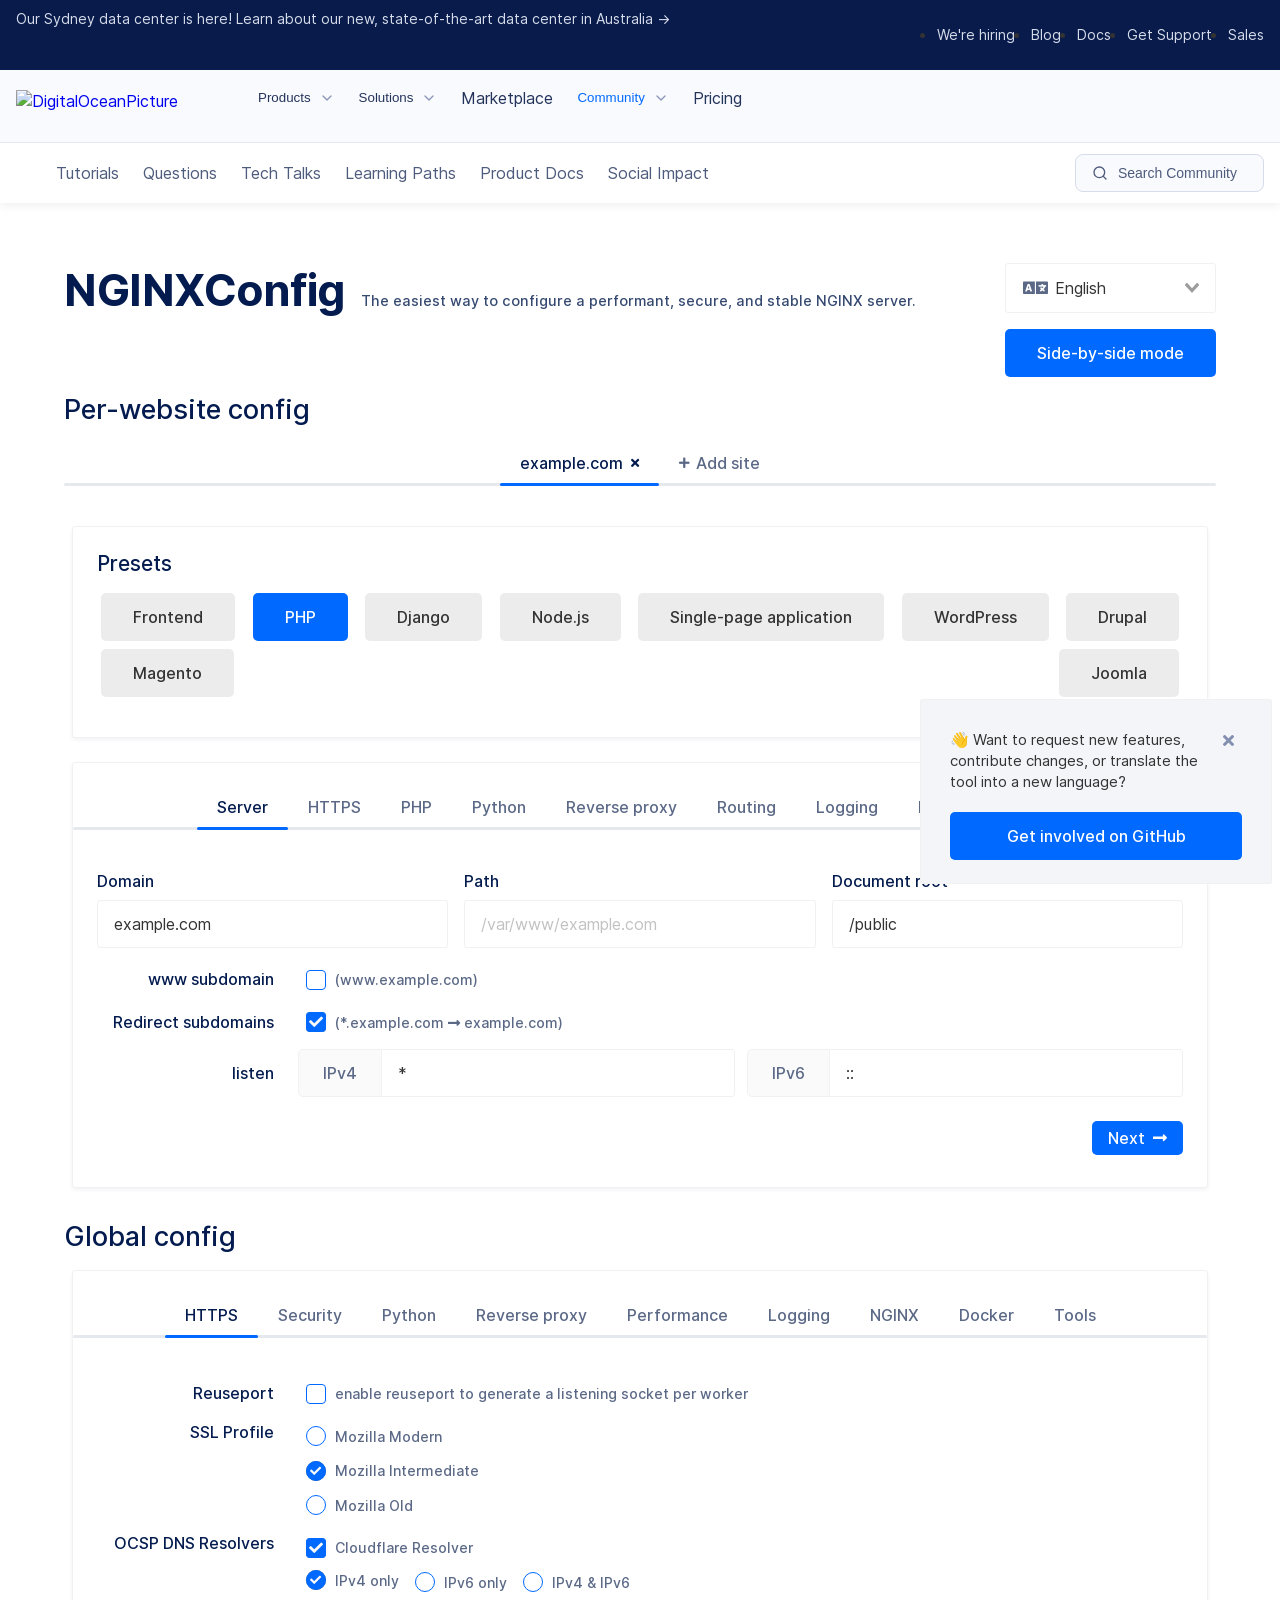
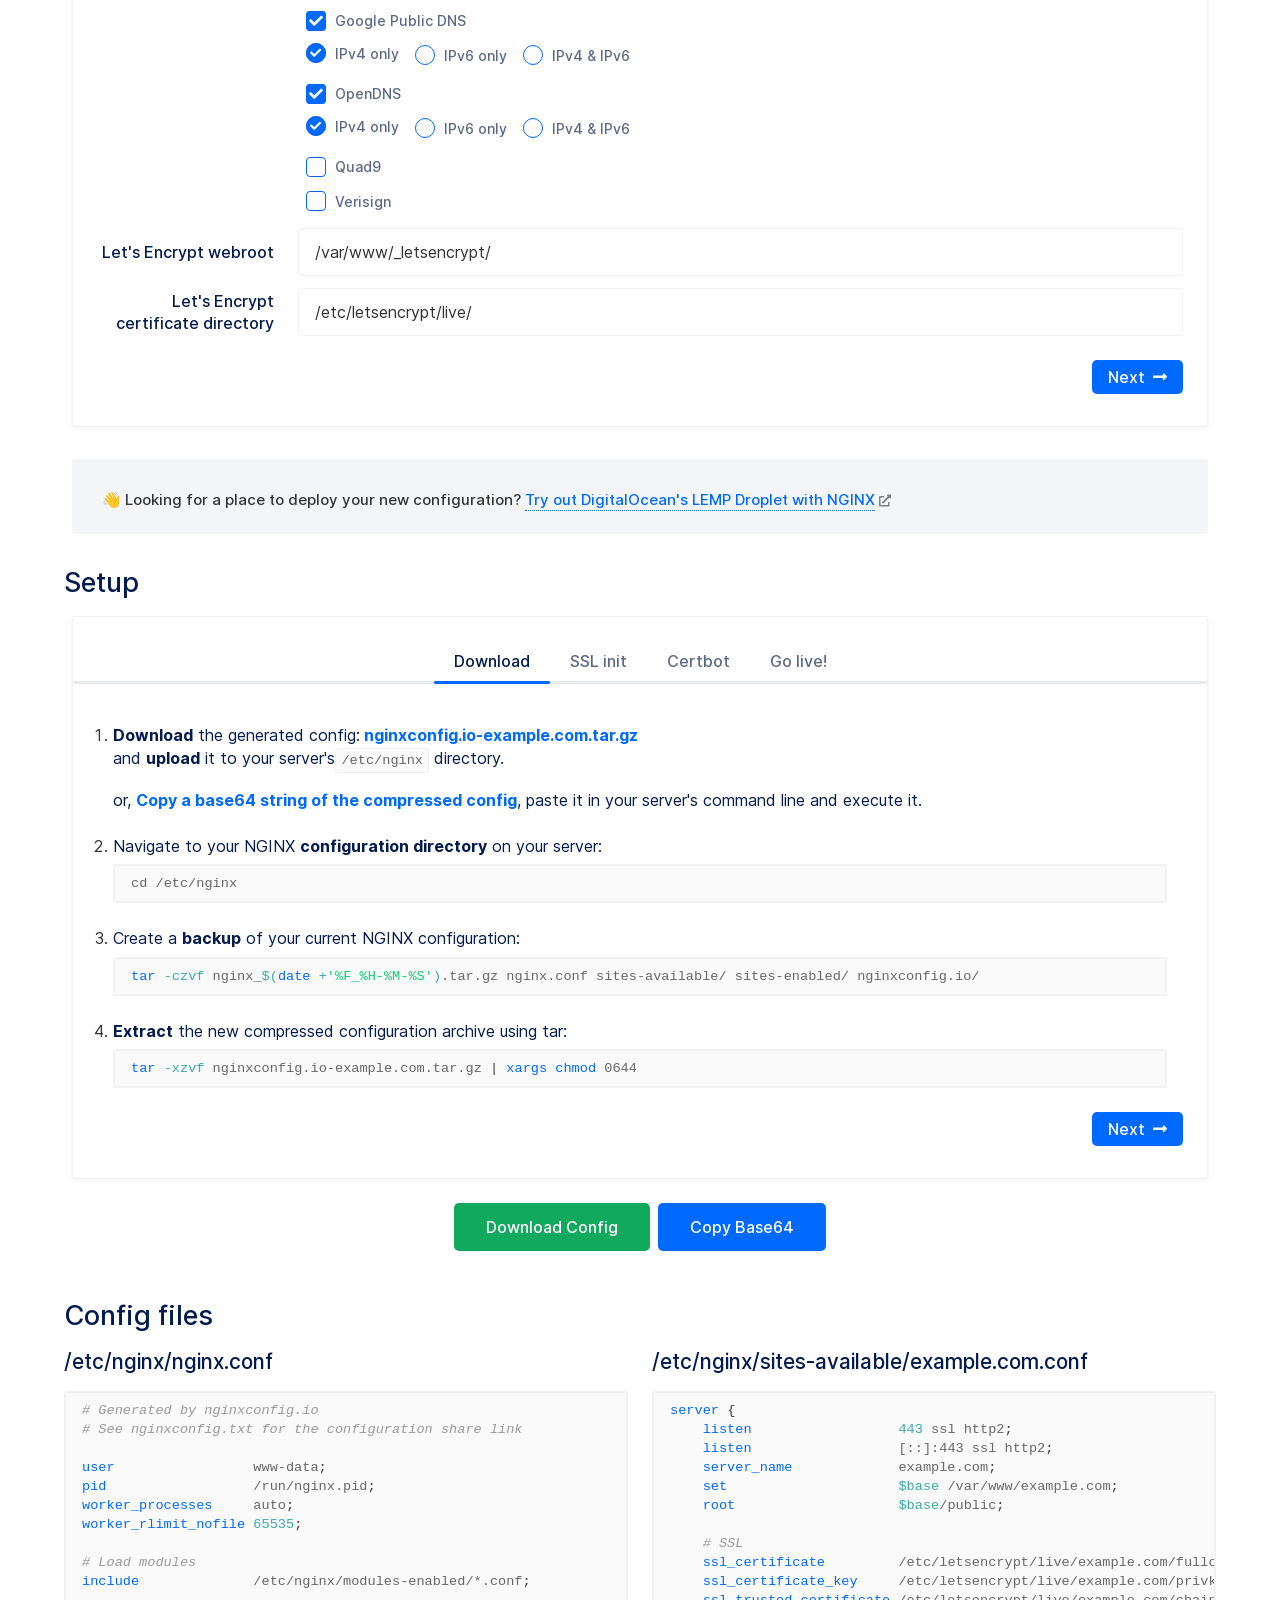
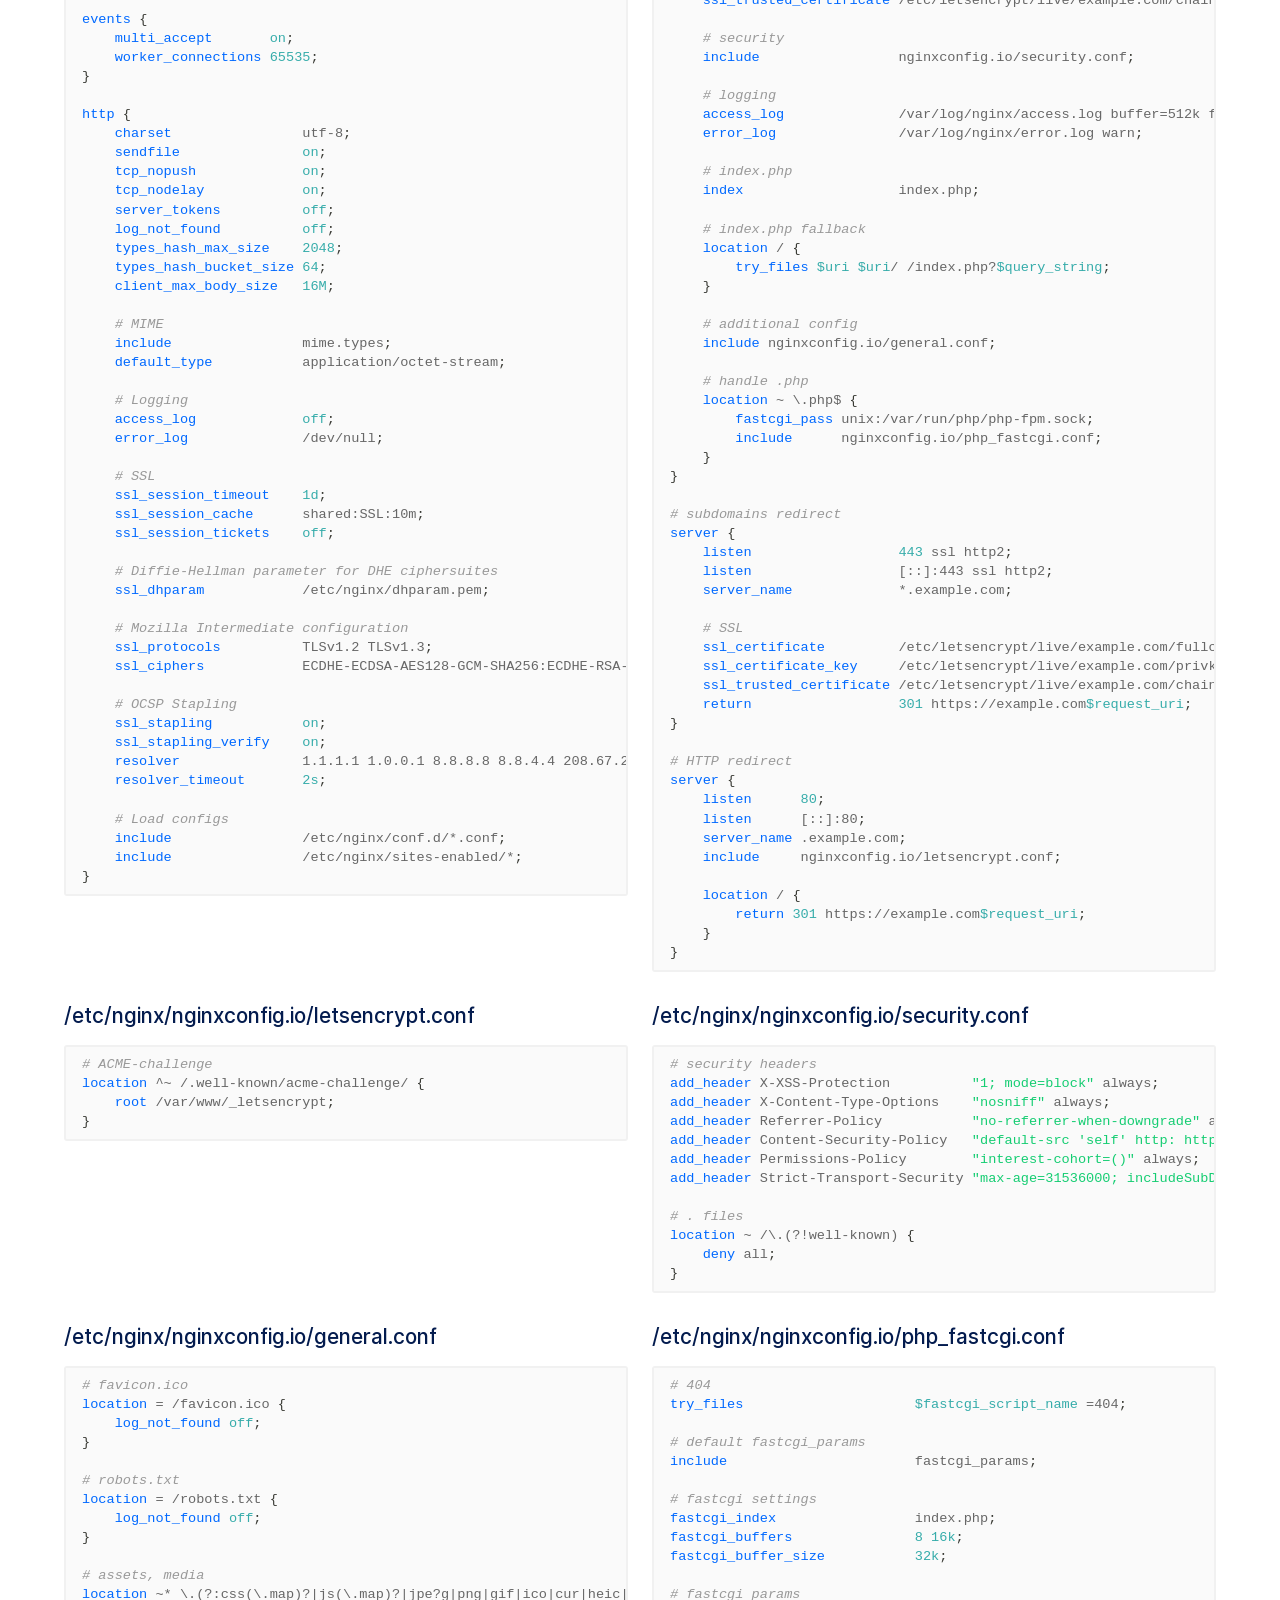
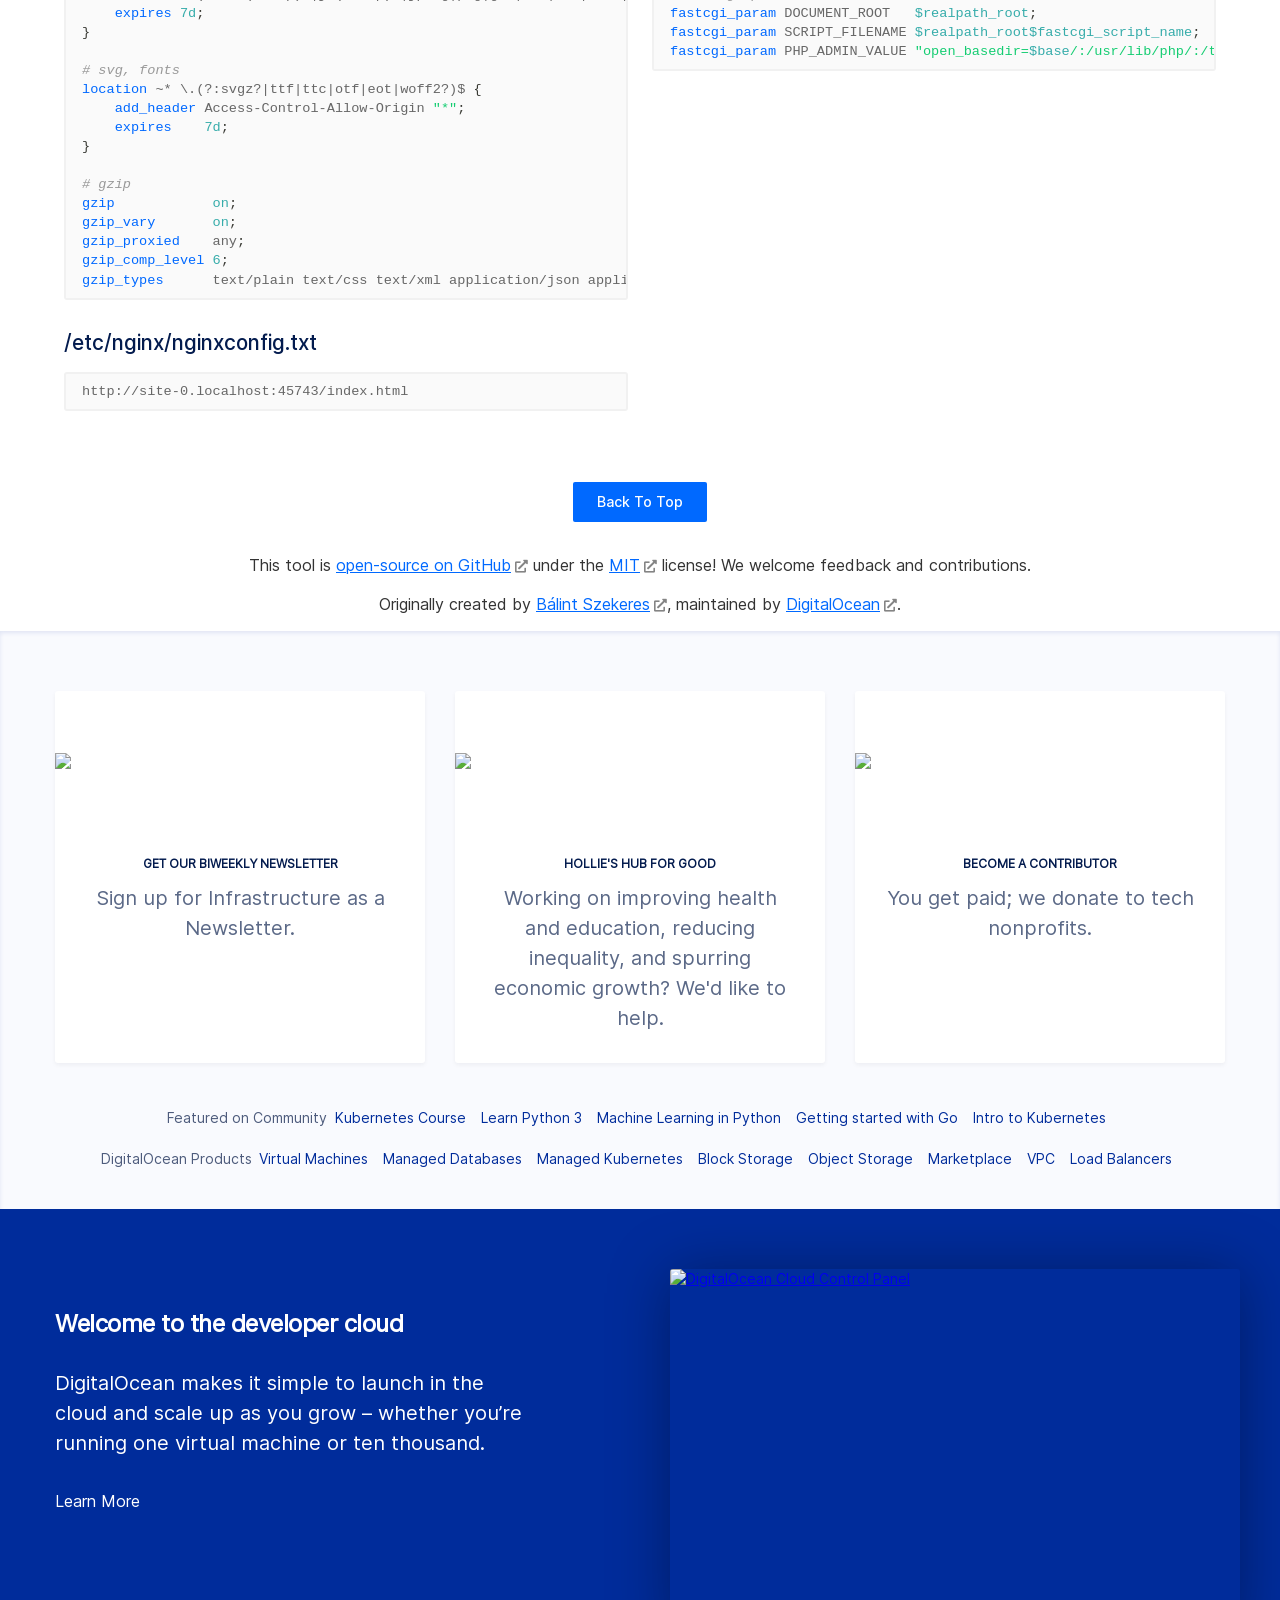
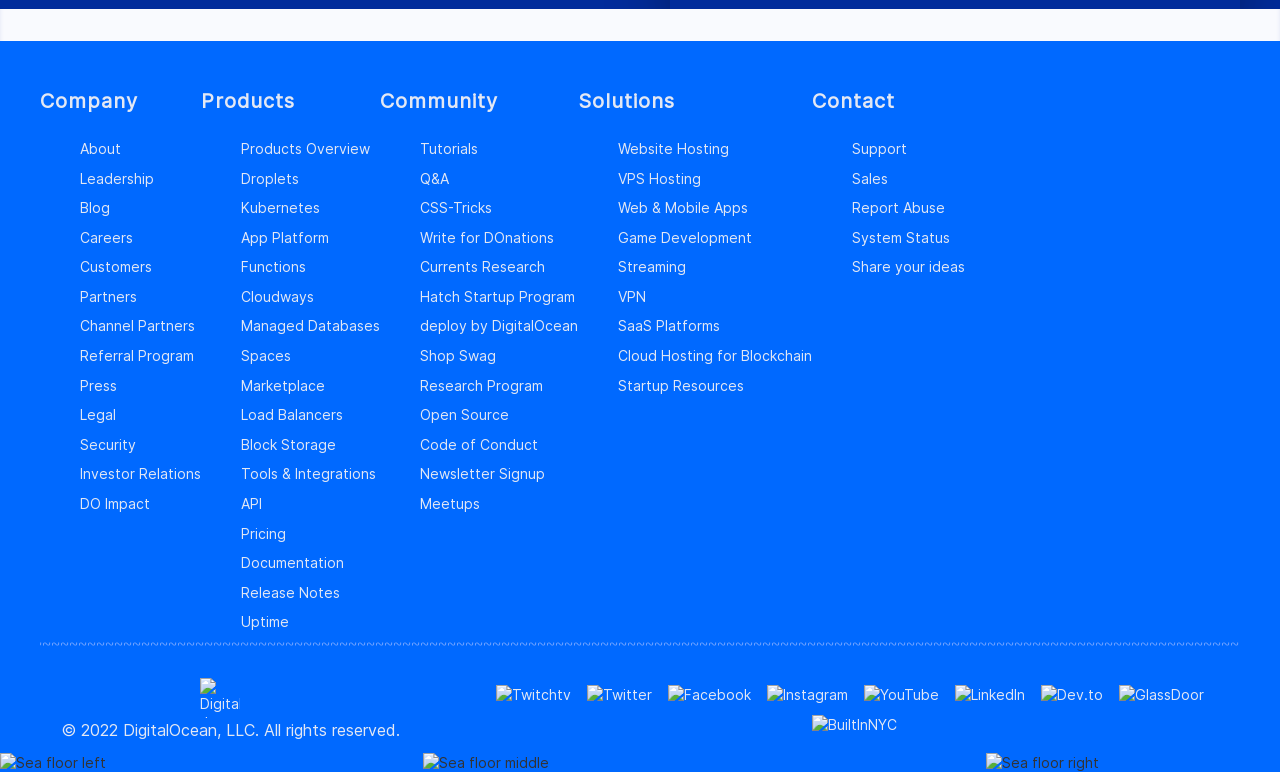
==== index.html @ 56d70d69 "Deploying to gh-pages from @ JourneyFlower/nginxconfig.io@64c0ef2f39a5e957c244a46d637455ec43de2be2 🚀" ====
<!doctype html><html lang="en" dir="ltr"><head><meta charset="utf-8"><link rel="apple-touch-icon" sizes="180x180" href="https://www.digitalocean.com/_next/static/media/apple-touch-icon.d7edaa01.png"><link rel="icon" sizes="192x192" href="https://www.digitalocean.com/_next/static/media/android-chrome-192x192.f09059d8.png"><link rel="icon" sizes="512x512" href="https://www.digitalocean.com/_next/static/media/android-chrome-512x512.5f2e6221.png"><link rel="icon" type="image/png" sizes="32x32" href="https://www.digitalocean.com/_next/static/media/favicon-32x32.b7ef9ede.png"><link rel="icon" type="image/png" sizes="16x16" href="https://www.digitalocean.com/_next/static/media/favicon-16x16.71c34517.png"><link rel="icon" type="image/x-icon" href="https://www.digitalocean.com/_next/static/media/favicon.594d6067.ico"><meta name="viewport" content="minimum-scale=1,initial-scale=1,width=device-width,shrink-to-fit=no"><meta name="twitter:card" content="summary"><meta name="twitter:image" content="https://www.digitalocean.com/_next/static/media/social-share-default.e8530e9e.jpeg"><meta property="og:type" content="website"><meta property="og:image" content="https://www.digitalocean.com/_next/static/media/social-share-default.e8530e9e.jpeg"><title>NGINXConfig | DigitalOcean</title><meta name="description" content="Technical tutorials, Q&amp;A, events — This is an inclusive place where developers can find or lend support and discover new ways to contribute to the community."><meta name="twitter:title" content="Tool  | DigitalOcean"><meta name="twitter:description" content="Technical tutorials, Q&amp;A, events — This is an inclusive place where developers can find or lend support and discover new ways to contribute to the community."><meta name="og:title" content="Tool  | DigitalOcean"><meta name="og:description" content="Technical tutorials, Q&amp;A, events — This is an inclusive place where developers can find or lend support and discover new ways to contribute to the community."><meta name="robots" content="noindex"><meta name="next-head-count" content="19"><link rel="preconnect" href="https://fonts.googleapis.com"><link rel="preconnect" href="https://fonts.gstatic.com" crossorigin="true"><link rel="preconnect" href="https://fonts.gstatic.com" crossorigin=""><link rel="preload" href="https://www.digitalocean.com/_next/static/css/c0eadc0c1f86b2a0.css" as="style"><link rel="stylesheet" href="https://www.digitalocean.com/_next/static/css/c0eadc0c1f86b2a0.css" data-n-g=""><link rel="preload" href="https://www.digitalocean.com/_next/static/css/6c4597bba1349e9f.css" as="style"><link rel="stylesheet" href="https://www.digitalocean.com/_next/static/css/6c4597bba1349e9f.css" data-n-p=""><noscript data-n-css=""></noscript><style data-styled="" data-styled-version="5.3.6">.hUfVTy{position:fixed;right:16px;top:120px;z-index:9999;}/*!sc*/
data-styled.g1[id="NotificationsStyles__NotificationsContainer-sc-zw5s6s-0"]{content:"hUfVTy,"}/*!sc*/
.jmJdjz{display:-webkit-box;display:-webkit-flex;display:-ms-flexbox;display:flex;-webkit-flex-direction:column;-ms-flex-direction:column;flex-direction:column;margin:0 auto;max-width:80rem;width:100%;}/*!sc*/
@media only screen and (max-width:82rem){.jmJdjz{max-width:100%;padding:0 1rem;}}/*!sc*/
data-styled.g6[id="ContainerStyles__StyledContainer-sc-1vejnbq-0"]{content:"jmJdjz,"}/*!sc*/
.dSqHbP{-webkit-text-decoration:none;text-decoration:none;}/*!sc*/
.dSqHbP.button-link{-webkit-align-items:center;-webkit-box-align:center;-ms-flex-align:center;align-items:center;background-color:transparent;border:1px solid #080b2d;border-radius:100px;color:#080b2d;cursor:pointer;display:-webkit-box;display:-webkit-flex;display:-ms-flexbox;display:flex;font-size:1em;font-weight:700;-webkit-box-pack:center;-webkit-justify-content:center;-ms-flex-pack:center;justify-content:center;padding:16px 32px;-webkit-transition:all 0.3s ease;transition:all 0.3s ease;}/*!sc*/
.dSqHbP.button-link:hover{background-color:rgba(0,105,255,0.15);color:#080b2d;-webkit-transition:all 0.3s ease;transition:all 0.3s ease;}/*!sc*/
.dSqHbP.button-link:focus{background-color:rgba(0,105,255,0.15);border:1px solid transparent;color:#0069ff;}/*!sc*/
.dSqHbP.button-link.is-squared{border-radius:8px;}/*!sc*/
.dSqHbP.button-link.is-primary{background-color:#1633ff;border:1px solid #1633ff;color:#fff;-webkit-transition:all 0.3s ease;transition:all 0.3s ease;}/*!sc*/
.dSqHbP.button-link.is-primary:hover{background-color:#0069ff;border:1px solid #0069ff;color:#fff !important;-webkit-transition:all 0.3s ease;transition:all 0.3s ease;}/*!sc*/
.dSqHbP.button-link.is-primary:disabled{background-color:#c4c9d6 !important;border:1px solid #c4c9d6 !important;color:#fff;}/*!sc*/
.dSqHbP.button-link.is-primary.is-outlined{border:1px solid #0069ff;color:#0069ff;}/*!sc*/
.dSqHbP.button-link.is-primary.is-outlined:hover{background-color:rgba(0,105,255,0.1);border:1px solid #0069ff !important;color:#0069ff !important;}/*!sc*/
.dSqHbP.button-link.is-primary.is-outlined:disabled{background-color:#fff !important;border:1px solid #8690a9 !important;color:#8690a9 !important;}/*!sc*/
.dSqHbP.button-link.is-white{background-color:#fff;border:1px solid #fff;color:#0069ff;-webkit-transition:all 0.3s ease;transition:all 0.3s ease;}/*!sc*/
.dSqHbP.button-link.is-white:hover{background-color:rgba(225,225,225,0.9);border:1px solid rgba(225,225,225,0.9);color:#0069ff !important;-webkit-transition:all 0.3s ease;transition:all 0.3s ease;}/*!sc*/
.dSqHbP.button-link.is-white:disabled{border:1px solid #8690a9 !important;color:#8690a9 !important;}/*!sc*/
.dSqHbP.button-link.is-white.is-outlined{background-color:transparent;border:1px solid rgba(255,255,255,0.8);color:rgba(255,255,255,0.8);}/*!sc*/
.dSqHbP.button-link.is-white.is-outlined:hover{background-color:transparent;border:1px solid rgba(255,255,255,1);color:rgba(255,255,255,1) !important;}/*!sc*/
.dSqHbP.button-link.is-green{background-color:#15CD72;border:1px solid #15CD72;color:#fff;-webkit-transition:all 0.3s ease;transition:all 0.3s ease;}/*!sc*/
.dSqHbP.button-link.is-green:hover{background-color:rgba(21,205,114,0.9);border:1px solid rgba(21,205,114,0.9);color:#fff !important;-webkit-transition:all 0.3s ease;transition:all 0.3s ease;}/*!sc*/
.dSqHbP.button-link.is-green:disabled{border:1px solid rgba(21,205,114,0.3) !important;color:rgba(21,205,114,0.3) !important;}/*!sc*/
.dSqHbP.button-link.is-green.is-outlined{background-color:transparent;border:1px solid rgba(21,205,114,0.9);color:rgba(21,205,114,0.9);}/*!sc*/
.dSqHbP.button-link.is-green.is-outlined:not(:disabled):hover{background-color:transparent;border:1px solid rgba(21,205,114,1);color:rgba(21,205,114,1);}/*!sc*/
.dSqHbP.button-link.is-outlined{background-color:transparent;border:1px solid #080b2d;color:#080b2d;-webkit-transition:all 0.3s ease;transition:all 0.3s ease;}/*!sc*/
.dSqHbP.button-link.is-outlined:hover{border:1px solid #0069ff;color:#0069ff;-webkit-transition:all 0.3s ease;transition:all 0.3s ease;}/*!sc*/
.dSqHbP.button-link.is-small{padding:12px 24px;}/*!sc*/
.dSqHbP.button-link.has-center-img{padding:15px 16px;}/*!sc*/
.dSqHbP.button-link.has-left-img > img{margin-right:8px;}/*!sc*/
.dSqHbP.button-link.mx-16{margin-left:16px;margin-right:16px;}/*!sc*/
.dSqHbP.button-link.is-gray3-color{box-shadow:0 6px 20px -6px rgba(11,43,158,0.15);color:#24335a;font-size:16px;font-weight:600;line-height:24px;}/*!sc*/
data-styled.g7[id="LazyLink___StyledA-sc-yi29t7-0"]{content:"dSqHbP,"}/*!sc*/
.jPXDIM{-webkit-text-decoration:none;text-decoration:none;}/*!sc*/
.jPXDIM.button-link{-webkit-align-items:center;-webkit-box-align:center;-ms-flex-align:center;align-items:center;background-color:transparent;border:1px solid #080b2d;border-radius:100px;color:#080b2d;cursor:pointer;display:-webkit-box;display:-webkit-flex;display:-ms-flexbox;display:flex;font-size:1em;font-weight:700;-webkit-box-pack:center;-webkit-justify-content:center;-ms-flex-pack:center;justify-content:center;padding:16px 32px;-webkit-transition:all 0.3s ease;transition:all 0.3s ease;}/*!sc*/
.jPXDIM.button-link:hover{background-color:rgba(0,105,255,0.15);color:#080b2d;-webkit-transition:all 0.3s ease;transition:all 0.3s ease;}/*!sc*/
.jPXDIM.button-link:focus{background-color:rgba(0,105,255,0.15);border:1px solid transparent;color:#0069ff;}/*!sc*/
.jPXDIM.button-link.is-squared{border-radius:8px;}/*!sc*/
.jPXDIM.button-link.is-primary{background-color:#1633ff;border:1px solid #1633ff;color:#fff;-webkit-transition:all 0.3s ease;transition:all 0.3s ease;}/*!sc*/
.jPXDIM.button-link.is-primary:hover{background-color:#0069ff;border:1px solid #0069ff;color:#fff !important;-webkit-transition:all 0.3s ease;transition:all 0.3s ease;}/*!sc*/
.jPXDIM.button-link.is-primary:disabled{background-color:#c4c9d6 !important;border:1px solid #c4c9d6 !important;color:#fff;}/*!sc*/
.jPXDIM.button-link.is-primary.is-outlined{border:1px solid #0069ff;color:#0069ff;}/*!sc*/
.jPXDIM.button-link.is-primary.is-outlined:hover{background-color:rgba(0,105,255,0.1);border:1px solid #0069ff !important;color:#0069ff !important;}/*!sc*/
.jPXDIM.button-link.is-primary.is-outlined:disabled{background-color:#fff !important;border:1px solid #8690a9 !important;color:#8690a9 !important;}/*!sc*/
.jPXDIM.button-link.is-white{background-color:#fff;border:1px solid #fff;color:#0069ff;-webkit-transition:all 0.3s ease;transition:all 0.3s ease;}/*!sc*/
.jPXDIM.button-link.is-white:hover{background-color:rgba(225,225,225,0.9);border:1px solid rgba(225,225,225,0.9);color:#0069ff !important;-webkit-transition:all 0.3s ease;transition:all 0.3s ease;}/*!sc*/
.jPXDIM.button-link.is-white:disabled{border:1px solid #8690a9 !important;color:#8690a9 !important;}/*!sc*/
.jPXDIM.button-link.is-white.is-outlined{background-color:transparent;border:1px solid rgba(255,255,255,0.8);color:rgba(255,255,255,0.8);}/*!sc*/
.jPXDIM.button-link.is-white.is-outlined:hover{background-color:transparent;border:1px solid rgba(255,255,255,1);color:rgba(255,255,255,1) !important;}/*!sc*/
.jPXDIM.button-link.is-green{background-color:#15CD72;border:1px solid #15CD72;color:#fff;-webkit-transition:all 0.3s ease;transition:all 0.3s ease;}/*!sc*/
.jPXDIM.button-link.is-green:hover{background-color:rgba(21,205,114,0.9);border:1px solid rgba(21,205,114,0.9);color:#fff !important;-webkit-transition:all 0.3s ease;transition:all 0.3s ease;}/*!sc*/
.jPXDIM.button-link.is-green:disabled{border:1px solid rgba(21,205,114,0.3) !important;color:rgba(21,205,114,0.3) !important;}/*!sc*/
.jPXDIM.button-link.is-green.is-outlined{background-color:transparent;border:1px solid rgba(21,205,114,0.9);color:rgba(21,205,114,0.9);}/*!sc*/
.jPXDIM.button-link.is-green.is-outlined:not(:disabled):hover{background-color:transparent;border:1px solid rgba(21,205,114,1);color:rgba(21,205,114,1);}/*!sc*/
.jPXDIM.button-link.is-outlined{background-color:transparent;border:1px solid #080b2d;color:#080b2d;-webkit-transition:all 0.3s ease;transition:all 0.3s ease;}/*!sc*/
.jPXDIM.button-link.is-outlined:hover{border:1px solid #0069ff;color:#0069ff;-webkit-transition:all 0.3s ease;transition:all 0.3s ease;}/*!sc*/
.jPXDIM.button-link.is-small{padding:12px 24px;}/*!sc*/
.jPXDIM.button-link.has-center-img{padding:15px 16px;}/*!sc*/
.jPXDIM.button-link.has-left-img > img{margin-right:8px;}/*!sc*/
.jPXDIM.button-link.mx-16{margin-left:16px;margin-right:16px;}/*!sc*/
.jPXDIM.button-link.is-gray3-color{box-shadow:0 6px 20px -6px rgba(11,43,158,0.15);color:#24335a;font-size:16px;font-weight:600;line-height:24px;}/*!sc*/
data-styled.g8[id="LazyLink___StyledA2-sc-yi29t7-1"]{content:"jPXDIM,"}/*!sc*/
.bPZCAx{-webkit-align-items:center;-webkit-box-align:center;-ms-flex-align:center;align-items:center;-webkit-align-self:flex-start;-ms-flex-item-align:start;align-self:flex-start;color:#0069ff;display:-webkit-inline-box;display:-webkit-inline-flex;display:-ms-inline-flexbox;display:inline-flex;font-family:'JetBrains Mono',monospace;font-weight:600;position:relative;-webkit-transition:all 0.2s ease;transition:all 0.2s ease;margin-right:12px;}/*!sc*/
.bPZCAx::after{content:'->';font-size:18px;font-weight:700;position:relative;right:-8px;-webkit-transition:all 0.2s ease;transition:all 0.2s ease;white-space:nowrap;}/*!sc*/
.bPZCAx:hover::after{right:-12px;-webkit-transition:all 0.2s ease;transition:all 0.2s ease;}/*!sc*/
data-styled.g9[id="TextLink___StyledLazyLink-sc-6rinuw-0"]{content:"bPZCAx,"}/*!sc*/
.fGmPTm{box-shadow:0 4px 8px rgba(0,12,43,0.05);position:-webkit-sticky;position:sticky;top:0;z-index:9999;}/*!sc*/
data-styled.g32[id="NavigationStyles__StyledNavigation-sc-fgip3f-0"]{content:"fGmPTm,"}/*!sc*/
.jKnXWo{background-color:#fff;border-bottom:1px solid #e3e8f4;-webkit-user-select:none;-moz-user-select:none;-ms-user-select:none;user-select:none;}/*!sc*/
@media only screen and (min-width:1024px){.jKnXWo{background-color:#f9fafe;}}/*!sc*/
data-styled.g33[id="PrimaryNavigationStyles__StyledPrimaryNavigation-sc-n9iux5-0"]{content:"jKnXWo,"}/*!sc*/
.jUHqcQ{-webkit-align-items:center;-webkit-box-align:center;-ms-flex-align:center;align-items:center;-webkit-flex-flow:row wrap;-ms-flex-flow:row wrap;flex-flow:row wrap;}/*!sc*/
data-styled.g34[id="PrimaryNavigationStyles__StyledContainer-sc-n9iux5-1"]{content:"jUHqcQ,"}/*!sc*/
.bHIXyx{-webkit-align-items:center;-webkit-box-align:center;-ms-flex-align:center;align-items:center;display:-webkit-box;display:-webkit-flex;display:-ms-flexbox;display:flex;height:72px;}/*!sc*/
.bHIXyx img,.bHIXyx picture{display:inline-block;height:32px;}/*!sc*/
data-styled.g35[id="PrimaryNavigationStyles__StyledBrand-sc-n9iux5-2"]{content:"bHIXyx,"}/*!sc*/
.dIsbEr{-webkit-align-items:center;-webkit-box-align:center;-ms-flex-align:center;align-items:center;display:-webkit-box;display:-webkit-flex;display:-ms-flexbox;display:flex;margin-left:auto;padding:16px 0;}/*!sc*/
@media only screen and (min-width:1024px){.dIsbEr{display:none;}}/*!sc*/
@media only screen and (min-width:768px){.dIsbEr{margin-left:0;}}/*!sc*/
data-styled.g36[id="PrimaryNavigationStyles__StyledMobileMenuTrigger-sc-n9iux5-3"]{content:"dIsbEr,"}/*!sc*/
.gxIPrl{background-color:#d6dcea;border-radius:9999px;display:none;height:24px;margin:0 24px;width:2px;}/*!sc*/
@media only screen and (min-width:768px){.gxIPrl{display:initial;}}/*!sc*/
data-styled.g37[id="PrimaryNavigationStyles__StyledSeparator-sc-n9iux5-4"]{content:"gxIPrl,"}/*!sc*/
.bDfUFE{-webkit-align-items:center;-webkit-box-align:center;-ms-flex-align:center;align-items:center;background:transparent;border:none;cursor:pointer;display:-webkit-box;display:-webkit-flex;display:-ms-flexbox;display:flex;-webkit-flex-direction:column;-ms-flex-direction:column;flex-direction:column;gap:8px;height:40px;-webkit-box-pack:center;-webkit-justify-content:center;-ms-flex-pack:center;justify-content:center;width:40px;z-index:9999;}/*!sc*/
.bDfUFE::after,.bDfUFE::before{-webkit-animation-duration:250ms;animation-duration:250ms;-webkit-animation-fill-mode:forwards;animation-fill-mode:forwards;background-color:#24335a;border-radius:9999px;content:'';display:block;height:2px;width:20px;will-change:transform;}/*!sc*/
.bDfUFE::after{--rotation-angle:-45deg;--translation-distance:-5px;}/*!sc*/
.bDfUFE::before{--rotation-angle:45deg;--translation-distance:5px;}/*!sc*/
data-styled.g38[id="PrimaryNavigationStyles__StyledHamburger-sc-n9iux5-5"]{content:"bDfUFE,"}/*!sc*/
.bVkBPX{display:none;-webkit-order:1;-ms-flex-order:1;order:1;width:100%;}/*!sc*/
@media only screen and (min-width:1024px){.bVkBPX{-webkit-align-items:center;-webkit-box-align:center;-ms-flex-align:center;align-items:center;display:-webkit-box;display:-webkit-flex;display:-ms-flexbox;display:flex;gap:8px;margin-left:32px;margin-top:0;-webkit-order:initial;-ms-flex-order:initial;order:initial;width:initial;}}/*!sc*/
data-styled.g39[id="PrimaryMenuStyles__StyledPrimaryMenu-sc-wp36hr-0"]{content:"bVkBPX,"}/*!sc*/
@media only screen and (min-width:1024px){.egLqKP{display:initial;width:initial;}}/*!sc*/
.cEDnDb button{color:#0069ff;}/*!sc*/
@media only screen and (min-width:1024px){.cEDnDb{display:initial;width:initial;}}/*!sc*/
data-styled.g40[id="PrimaryMenuStyles__StyledMenuItem-sc-wp36hr-1"]{content:"egLqKP,cEDnDb,"}/*!sc*/
.bIPiUB{border-bottom:1px solid #d6dcea;color:#24335a;cursor:pointer;display:-webkit-box;display:-webkit-flex;display:-ms-flexbox;display:flex;font-weight:500;padding:12px 0;width:100%;}/*!sc*/
@media only screen and (min-width:1024px){.bIPiUB{border:none;border-radius:10px;padding:12px 8px;}.bIPiUB:hover{background:#e3e8f4;}}/*!sc*/
data-styled.g41[id="PrimaryMenuStyles__StyledMenuLink-sc-wp36hr-2"]{content:"bIPiUB,"}/*!sc*/
.btmFNv{-webkit-align-items:center;-webkit-box-align:center;-ms-flex-align:center;align-items:center;background-color:transparent;border:none;border-bottom:1px solid #d6dcea;color:#24335a;cursor:pointer;display:-webkit-box;display:-webkit-flex;display:-ms-flexbox;display:flex;font-weight:500;gap:8px;padding:12px 0;width:100%;}/*!sc*/
.btmFNv svg:first-of-type{display:none;}/*!sc*/
.btmFNv svg:last-of-type{color:#8a96b5;margin-left:auto;margin-right:10px;}/*!sc*/
@media only screen and (min-width:768px){}/*!sc*/
@media only screen and (min-width:1024px){.btmFNv{border:none;border-radius:10px;padding:12px 8px;}.btmFNv svg:last-of-type{margin:0;-webkit-transform:rotateZ(90deg);-ms-transform:rotateZ(90deg);transform:rotateZ(90deg);}.btmFNv:hover{background:#e3e8f4;}}/*!sc*/
data-styled.g42[id="DropdownStyles__StyledDropdownTrigger-sc-q75ctd-0"]{content:"btmFNv,"}/*!sc*/
.daROup{display:none;-webkit-flex-direction:column;-ms-flex-direction:column;flex-direction:column;}/*!sc*/
data-styled.g43[id="DropdownStyles__StyledDropdown-sc-q75ctd-1"]{content:"daROup,"}/*!sc*/
@media only screen and (max-width:1024px){.bZPcSW{padding:0;}}/*!sc*/
@media only screen and (min-width:1024px){.bZPcSW{-webkit-flex-direction:row;-ms-flex-direction:row;flex-direction:row;}}/*!sc*/
data-styled.g44[id="DropdownStyles__StyledDropdownContainer-sc-q75ctd-2"]{content:"bZPcSW,"}/*!sc*/
.bhBVsT{background-color:#fff;border-top:1px solid #e3e8f4;display:-webkit-box;display:-webkit-flex;display:-ms-flexbox;display:flex;-webkit-box-pack:center;-webkit-justify-content:center;-ms-flex-pack:center;justify-content:center;padding:12px 0;}/*!sc*/
data-styled.g45[id="BottomLinkStyles__StyledBottomLink-sc-uemqy7-0"]{content:"bhBVsT,"}/*!sc*/
.fJfOWM{-webkit-align-content:start;-ms-flex-line-pack:start;align-content:start;background-color:#fff;display:grid;-webkit-box-flex:1;-webkit-flex-grow:1;-ms-flex-positive:1;flex-grow:1;gap:32px;grid-template-columns:1fr;padding:32px 24px;}/*!sc*/
@media only screen and (min-width:768px){.fJfOWM{gap:48px;grid-template-columns:repeat(3,1fr);padding:48px 40px;}}/*!sc*/
@media only screen and (min-width:1024px){.fJfOWM{padding:48px 48px 64px;}}/*!sc*/
data-styled.g46[id="MainSectionStyles__StyledMainSection-sc-13h2cja-0"]{content:"fJfOWM,"}/*!sc*/
.iuxxrJ{display:none;-webkit-flex-direction:column;-ms-flex-direction:column;flex-direction:column;gap:16px;margin:40px 0;-webkit-order:9;-ms-flex-order:9;order:9;width:100%;}/*!sc*/
.iuxxrJ li:first-of-type a{border-color:#0069ff;color:#0069ff;}/*!sc*/
@media only screen and (min-width:1024px){.iuxxrJ{display:none;}}/*!sc*/
data-styled.g47[id="SecondaryLinksStyles__StyledLinksList-sc-1m80wqy-0"]{content:"iuxxrJ,"}/*!sc*/
.DZVqa{-webkit-align-items:center;-webkit-box-align:center;-ms-flex-align:center;align-items:center;border:1px solid #8a96b5;border-radius:10px;color:#24335a;display:-webkit-box;display:-webkit-flex;display:-ms-flexbox;display:flex;font-weight:500;height:40px;-webkit-box-pack:center;-webkit-justify-content:center;-ms-flex-pack:center;justify-content:center;}/*!sc*/
.DZVqa:hover{border-color:#0069ff;color:#0069ff;}/*!sc*/
data-styled.g48[id="SecondaryLinksStyles__StyledLazyLink-sc-1m80wqy-1"]{content:"DZVqa,"}/*!sc*/
.gcPZuG{-webkit-align-items:center;-webkit-box-align:center;-ms-flex-align:center;align-items:center;display:none;gap:16px;margin-left:auto;margin-top:40px;position:relative;}/*!sc*/
.gcPZuG li{-webkit-box-flex:1;-webkit-flex-grow:1;-ms-flex-positive:1;flex-grow:1;}/*!sc*/
@media only screen and (min-width:768px){.gcPZuG{display:-webkit-box;display:-webkit-flex;display:-ms-flexbox;display:flex;gap:8px;margin-top:0;}}/*!sc*/
data-styled.g49[id="SecondaryMenuStyles__StyledSecondaryMenu-sc-1v0jnsm-0"]{content:"gcPZuG,"}/*!sc*/
.jUZzPy{-webkit-align-items:center;-webkit-box-align:center;-ms-flex-align:center;align-items:center;background-color:transparent;border:1px solid #aab3ca;border-radius:10px;color:#24335a;cursor:pointer;display:-webkit-box;display:-webkit-flex;display:-ms-flexbox;display:flex;font-weight:500;height:40px;-webkit-box-pack:center;-webkit-justify-content:center;-ms-flex-pack:center;justify-content:center;line-height:24px;padding:0 20px;-webkit-transition:background-color 250ms;transition:background-color 250ms;width:100%;will-change:background-color;}/*!sc*/
.jUZzPy:hover{background-color:#e3e8f4;}/*!sc*/
@media only screen and (min-width:768px){.jUZzPy{border:none;}}/*!sc*/
.iYfxEd{-webkit-align-items:center;-webkit-box-align:center;-ms-flex-align:center;align-items:center;background-color:transparent;border:1px solid #aab3ca;border-radius:10px;color:#24335a;cursor:pointer;display:-webkit-box;display:-webkit-flex;display:-ms-flexbox;display:flex;font-weight:500;height:40px;-webkit-box-pack:center;-webkit-justify-content:center;-ms-flex-pack:center;justify-content:center;line-height:24px;background-color:#0069ff;border:none;color:#fff;font-weight:600;padding:0 20px;-webkit-transition:background-color 250ms;transition:background-color 250ms;width:100%;will-change:background-color;}/*!sc*/
.iYfxEd:hover{background-color:#002c9b;}/*!sc*/
@media only screen and (min-width:768px){.iYfxEd{border:none;}}/*!sc*/
data-styled.g50[id="SecondaryMenuStyles__StyledLazyLink-sc-1v0jnsm-1"]{content:"jUZzPy,iYfxEd,"}/*!sc*/
.dsgKnA{position:relative;}/*!sc*/
data-styled.g51[id="SecondaryMenuStyles__StyledDropdown-sc-1v0jnsm-2"]{content:"dsgKnA,"}/*!sc*/
.euBrcg{-webkit-align-items:center;-webkit-box-align:center;-ms-flex-align:center;align-items:center;gap:8px;}/*!sc*/
.euBrcg img{border-radius:999px;height:40px;width:40px;}/*!sc*/
.euBrcg svg{color:#8a96b5;}/*!sc*/
.gnRBBn{-webkit-align-items:center;-webkit-box-align:center;-ms-flex-align:center;align-items:center;gap:8px;}/*!sc*/
.gnRBBn img{border-radius:999px;height:40px;width:40px;}/*!sc*/
.gnRBBn svg{color:#fff;}/*!sc*/
data-styled.g52[id="SecondaryMenuStyles__StyledDropdownTrigger-sc-1v0jnsm-3"]{content:"euBrcg,gnRBBn,"}/*!sc*/
.hPyWtE{background-color:#fff;border-radius:16px;box-shadow:0 6px 20px -6px rgba(0,44,155,0.15);display:none;-webkit-flex-direction:column;-ms-flex-direction:column;flex-direction:column;font-size:14px;gap:16px;min-width:100%;padding:20px;position:absolute;right:0;top:calc(100% + 8px);white-space:nowrap;}/*!sc*/
.hPyWtE hr{border:none;border-bottom:1px solid #aab3ca;margin:8px 0;width:100%;}/*!sc*/
@media only screen and (min-width:768px){.hPyWtE{border-top-left-radius:0;border-top-right-radius:0;top:calc(100% + 16px);}}/*!sc*/
data-styled.g53[id="SecondaryMenuStyles__StyledDropdownContent-sc-1v0jnsm-4"]{content:"hPyWtE,"}/*!sc*/
.gjssJQ{color:#081b4b;}/*!sc*/
data-styled.g54[id="SecondaryMenuStyles__StyledDropdownTitle-sc-1v0jnsm-5"]{content:"gjssJQ,"}/*!sc*/
.fhREyP{-webkit-align-items:center;-webkit-box-align:center;-ms-flex-align:center;align-items:center;color:#4d5b7c;cursor:pointer;display:-webkit-box;display:-webkit-flex;display:-ms-flexbox;display:flex;gap:12px;-webkit-transition:color 250ms;transition:color 250ms;will-change:color;}/*!sc*/
.fhREyP:hover{color:#0069ff;}/*!sc*/
data-styled.g55[id="SecondaryMenuStyles__StyledDropdownLink-sc-1v0jnsm-6"]{content:"fhREyP,"}/*!sc*/
.bslUDK{-webkit-align-items:center;-webkit-box-align:center;-ms-flex-align:center;align-items:center;background-color:#fff;display:-webkit-box;display:-webkit-flex;display:-ms-flexbox;display:flex;height:60px;overflow:auto hidden;overscroll-behavior:contain;-webkit-scroll-padding-inline:16px;-moz-scroll-padding-inline:16px;-ms-scroll-padding-inline:16px;scroll-padding-inline:16px;-webkit-scroll-snap-type:x proximity;-moz-scroll-snap-type:x proximity;-ms-scroll-snap-type:x proximity;scroll-snap-type:x proximity;}/*!sc*/
data-styled.g56[id="SubNavigationStyles__StyledSubNavigation-sc-1ohephh-0"]{content:"bslUDK,"}/*!sc*/
.crbjzS{-webkit-flex-direction:row;-ms-flex-direction:row;flex-direction:row;}/*!sc*/
data-styled.g57[id="SubNavigationStyles__StyledContainer-sc-1ohephh-1"]{content:"crbjzS,"}/*!sc*/
.iKfPHq{display:-webkit-box;display:-webkit-flex;display:-ms-flexbox;display:flex;gap:24px;width:100%;}/*!sc*/
.iKfPHq li{-webkit-align-items:center;-webkit-box-align:center;-ms-flex-align:center;align-items:center;display:-webkit-inline-box;display:-webkit-inline-flex;display:-ms-inline-flexbox;display:inline-flex;-webkit-flex-shrink:0;-ms-flex-negative:0;flex-shrink:0;-webkit-scroll-snap-align:start;-moz-scroll-snap-align:start;-ms-scroll-snap-align:start;scroll-snap-align:start;}/*!sc*/
.iKfPHq li:last-of-type{margin-left:auto;}/*!sc*/
data-styled.g58[id="SubNavigationStyles__StyledLinksList-sc-1ohephh-2"]{content:"iKfPHq,"}/*!sc*/
.dxUZJI{color:#4d5b7c;font-weight:500;line-height:24px;}/*!sc*/
.dxUZJI:active,.dxUZJI:hover{color:#0069ff;}/*!sc*/
data-styled.g59[id="SubNavigationStyles__StyledLazyLink-sc-1ohephh-3"]{content:"dxUZJI,"}/*!sc*/
.fsvBcC{-webkit-align-items:center;-webkit-box-align:center;-ms-flex-align:center;align-items:center;background-color:#f9fafe;border:1px solid #d6dcea;border-radius:8px;color:#4d5b7c;cursor:pointer;display:-webkit-box;display:-webkit-flex;display:-ms-flexbox;display:flex;font-size:14px;gap:10px;height:38px;-webkit-box-pack:center;-webkit-justify-content:center;-ms-flex-pack:center;justify-content:center;line-height:22px;margin-left:auto;min-width:38px;padding:0;}/*!sc*/
.fsvBcC img,.fsvBcC span{display:none;}/*!sc*/
@media only screen and (max-width:768px){.fsvBcC{margin-right:16px;}}/*!sc*/
@media only screen and (min-width:1024px){.fsvBcC{padding:0 16px;}.fsvBcC img,.fsvBcC span{display:initial;}}/*!sc*/
data-styled.g60[id="SubNavigationStyles__StyledSearchButton-sc-1ohephh-4"]{content:"fsvBcC,"}/*!sc*/
.bIZjXE{background-color:#081b4b;padding:8px 0;}/*!sc*/
data-styled.g61[id="TopHatNavigationStyles__StyledTopHatNavigation-sc-1yvs29j-0"]{content:"bIZjXE,"}/*!sc*/
.czifBM{-webkit-flex-direction:row;-ms-flex-direction:row;flex-direction:row;-webkit-box-pack:justify;-webkit-justify-content:space-between;-ms-flex-pack:justify;justify-content:space-between;line-height:0;}/*!sc*/
@media only screen and (max-width:1024px){.czifBM{-webkit-box-pack:center;-webkit-justify-content:center;-ms-flex-pack:center;justify-content:center;}}/*!sc*/
data-styled.g62[id="TopHatNavigationStyles__StyledContainer-sc-1yvs29j-1"]{content:"czifBM,"}/*!sc*/
.caqvJh{display:-webkit-box;display:-webkit-flex;display:-ms-flexbox;display:flex;gap:16px;}/*!sc*/
@media only screen and (max-width:1024px){.caqvJh{display:none;}}/*!sc*/
data-styled.g63[id="TopHatNavigationStyles__StyledLinksList-sc-1yvs29j-2"]{content:"caqvJh,"}/*!sc*/
.gEJkbW{color:#d6dcea;font-size:14px;font-weight:500;line-height:22px;}/*!sc*/
.gEJkbW:hover{color:#eff2fb;}/*!sc*/
data-styled.g64[id="TopHatNavigationStyles__StyledLazyLink-sc-1yvs29j-3"]{content:"gEJkbW,"}/*!sc*/
.iOAFZW{color:#fff;font-size:30px;font-weight:700;-webkit-letter-spacing:-0.5px;-moz-letter-spacing:-0.5px;-ms-letter-spacing:-0.5px;letter-spacing:-0.5px;line-height:120%;margin:0;}/*!sc*/
data-styled.g67[id="HeadingStyles__StyledH3-sc-kkk1io-2"]{content:"iOAFZW,"}/*!sc*/
.fvLruZ{color:#031b4e;font-size:14px;-webkit-letter-spacing:1px;-moz-letter-spacing:1px;-ms-letter-spacing:1px;letter-spacing:1px;line-height:120%;margin:0;}/*!sc*/
data-styled.g70[id="HeadingStyles__StyledH6-sc-kkk1io-5"]{content:"fvLruZ,"}/*!sc*/
.daKoyN{background-position:center right;background-repeat:repeat-x;display:block;height:4px;margin:0;position:relative;width:100%;}/*!sc*/
data-styled.g73[id="DividerStyles__Divider-sc-fd56qe-0"]{content:"daKoyN,"}/*!sc*/
.kNdzgU{background-image:url('data:image/svg+xml,%3Csvg viewBox="0 0 9 4" width="9" height="4" xmlns="http://www.w3.org/2000/svg"%3E%3Cpath d="M 0 3.512 L 0 2.344 C 0 1.768 0.165 1.309 0.496 0.968 C 0.826 0.627 1.274 0.456 1.84 0.456 C 2.213 0.456 2.533 0.531 2.8 0.68 C 3.077 0.829 3.317 1.016 3.52 1.24 C 3.722 1.453 3.909 1.672 4.08 1.896 C 4.261 2.109 4.448 2.291 4.64 2.44 C 4.842 2.589 5.072 2.664 5.328 2.664 C 5.594 2.664 5.797 2.579 5.936 2.408 C 6.085 2.227 6.16 1.976 6.16 1.656 L 6.16 0.488 L 7.136 0.488 L 7.136 1.656 C 7.136 2.232 6.976 2.691 6.656 3.032 C 6.336 3.373 5.898 3.544 5.344 3.544 C 4.96 3.544 4.629 3.469 4.352 3.32 C 4.074 3.171 3.834 2.989 3.632 2.776 C 3.429 2.552 3.237 2.333 3.056 2.12 C 2.885 1.896 2.704 1.709 2.512 1.56 C 2.32 1.411 2.101 1.336 1.856 1.336 C 1.578 1.336 1.36 1.427 1.2 1.608 C 1.05 1.779 0.976 2.024 0.976 2.344 L 0.976 3.512 L 0 3.512 Z" fill="%2376a5ff"%3E%3C/path%3E%3C/svg%3E');}/*!sc*/
data-styled.g75[id="DividerStyles__TinyWaveDivider-sc-fd56qe-2"]{content:"kNdzgU,"}/*!sc*/
.kdUydf .blur-up{-webkit-filter:blur(5px);filter:blur(5px);-webkit-transition:filter 100ms;transition:filter 100ms;}/*!sc*/
.kdUydf .blur-up.lazyloaded{-webkit-filter:blur(0);filter:blur(0);}/*!sc*/
.kdUydf img{-webkit-animation:fadeInAnimation 0.5s both;animation:fadeInAnimation 0.5s both;}/*!sc*/
@-webkit-keyframes fadeInAnimation{from{-webkit-filter:blur(5px);filter:blur(5px);opacity:0;-webkit-transition:filter 100ms;transition:filter 100ms;}to{-webkit-filter:blur(0);filter:blur(0);opacity:1;}}/*!sc*/
@keyframes fadeInAnimation{from{-webkit-filter:blur(5px);filter:blur(5px);opacity:0;-webkit-transition:filter 100ms;transition:filter 100ms;}to{-webkit-filter:blur(0);filter:blur(0);opacity:1;}}/*!sc*/
data-styled.g76[id="LazyImage___StyledImg-sc-1pcy1c0-0"]{content:"kdUydf,"}/*!sc*/
.dEUaCh{background-color:transparent;background-image:url(https://www.digitalocean.com/_next/static/media/footerWave.40ccbc0c.svg);display:-webkit-box;display:-webkit-flex;display:-ms-flexbox;display:flex;height:64px;overflow:hidden;position:relative;width:100%;}/*!sc*/
data-styled.g77[id="FooterWWWStyles__FooterSeaWave-sc-1ebq7el-0"]{content:"dEUaCh,"}/*!sc*/
.eMyXhS{background-color:#0069ff;display:-webkit-box;display:-webkit-flex;display:-ms-flexbox;display:flex;-webkit-box-pack:justify;-webkit-justify-content:space-between;-ms-flex-pack:justify;justify-content:space-between;max-height:104px;overflow:hidden;}/*!sc*/
.eMyXhS .seaFloorLeft{display:-webkit-box;display:-webkit-flex;display:-ms-flexbox;display:flex;margin-right:150px;max-width:273px;width:100%;}/*!sc*/
.eMyXhS .seaFloorMiddle{display:-webkit-box;display:-webkit-flex;display:-ms-flexbox;display:flex;margin-right:150px;max-width:560px;width:100%;}/*!sc*/
.eMyXhS .seaFloorRight{display:-webkit-box;display:-webkit-flex;display:-ms-flexbox;display:flex;max-width:294px;width:100%;}/*!sc*/
@media only screen and (max-width:1024px){.eMyXhS .seaFloorRight{display:none;}}/*!sc*/
data-styled.g78[id="FooterWWWStyles__FooterSeaFloor-sc-1ebq7el-1"]{content:"eMyXhS,"}/*!sc*/
.jYoGlD{-webkit-align-items:center;-webkit-box-align:center;-ms-flex-align:center;align-items:center;display:-webkit-box;display:-webkit-flex;display:-ms-flexbox;display:flex;-webkit-box-pack:justify;-webkit-justify-content:space-between;-ms-flex-pack:justify;justify-content:space-between;padding-left:0;padding-right:0;}/*!sc*/
.jYoGlD > div:first-of-type{-webkit-align-items:center;-webkit-box-align:center;-ms-flex-align:center;align-items:center;display:-webkit-box;display:-webkit-flex;display:-ms-flexbox;display:flex;}/*!sc*/
.jYoGlD > div:first-of-type .logo{height:40px;margin-right:20px;width:40px;}/*!sc*/
.jYoGlD > div:first-of-type .copyright{font-size:16px;font-weight:500;line-height:24px;}/*!sc*/
.jYoGlD img{margin-right:0;}/*!sc*/
@media only screen and (max-width:768px){.jYoGlD{-webkit-flex-direction:column;-ms-flex-direction:column;flex-direction:column;}}/*!sc*/
data-styled.g79[id="CompanyDetails___StyledDiv-sc-1htbdb3-0"]{content:"jYoGlD,"}/*!sc*/
.dPlEcm{display:-webkit-box;display:-webkit-flex;display:-ms-flexbox;display:flex;-webkit-flex-wrap:wrap;-ms-flex-wrap:wrap;flex-wrap:wrap;-webkit-box-pack:center;-webkit-justify-content:center;-ms-flex-pack:center;justify-content:center;}/*!sc*/
data-styled.g80[id="CompanyDetails___StyledDiv2-sc-1htbdb3-1"]{content:"dPlEcm,"}/*!sc*/
.oxOzS{-webkit-align-items:flex-start;-webkit-box-align:flex-start;-ms-flex-align:flex-start;align-items:flex-start;display:-webkit-box;display:-webkit-flex;display:-ms-flexbox;display:flex;-webkit-flex-wrap:wrap;-ms-flex-wrap:wrap;flex-wrap:wrap;-webkit-box-pack:center;-webkit-justify-content:center;-ms-flex-pack:center;justify-content:center;}/*!sc*/
.oxOzS li{height:inherit;margin:5px 8px;}/*!sc*/
.oxOzS li:last-of-type{margin-right:0;}/*!sc*/
.oxOzS li a{display:inline-block;height:inherit;-webkit-transition:opacity 0.1s ease;transition:opacity 0.1s ease;}/*!sc*/
.oxOzS li a:hover{opacity:0.75;-webkit-transition:opacity 0.1s ease;transition:opacity 0.1s ease;}/*!sc*/
.oxOzS li a img{height:40px;}/*!sc*/
@media only screen and (max-width:768px){.oxOzS{margin-top:30px;}}/*!sc*/
data-styled.g81[id="CompanyDetails___StyledUl-sc-1htbdb3-2"]{content:"oxOzS,"}/*!sc*/
.bCerdp{display:-webkit-box;display:-webkit-flex;display:-ms-flexbox;display:flex;-webkit-flex-wrap:wrap;-ms-flex-wrap:wrap;flex-wrap:wrap;width:100%;}/*!sc*/
@media only screen and (max-width:425px){.bCerdp{display:none;}}/*!sc*/
data-styled.g82[id="LinksStyles__FooterDesktop-sc-wtwir7-0"]{content:"bCerdp,"}/*!sc*/
.iJaENa{display:none;width:100%;}/*!sc*/
@media only screen and (max-width:425px){.iJaENa{display:-webkit-box;display:-webkit-flex;display:-ms-flexbox;display:flex;-webkit-flex-wrap:wrap;-ms-flex-wrap:wrap;flex-wrap:wrap;margin-bottom:75px;}}/*!sc*/
data-styled.g83[id="LinksStyles__MobileFooterWrapper-sc-wtwir7-1"]{content:"iJaENa,"}/*!sc*/
.kmGhaj{display:-webkit-box;display:-webkit-flex;display:-ms-flexbox;display:flex;-webkit-flex-wrap:wrap;-ms-flex-wrap:wrap;flex-wrap:wrap;-webkit-box-pack:justify;-webkit-justify-content:space-between;-ms-flex-pack:justify;justify-content:space-between;margin-bottom:25px;width:100%;}/*!sc*/
.kmGhaj:hover{cursor:pointer;}/*!sc*/
data-styled.g85[id="MobileDropdownStyles__MobileFooterHeaderWrapper-sc-4s8b1h-1"]{content:"kmGhaj,"}/*!sc*/
.cATEKP{height:32px;width:32px;}/*!sc*/
data-styled.g86[id="MobileDropdownStyles__Caret-sc-4s8b1h-2"]{content:"cATEKP,"}/*!sc*/
.fjxJJK{width:100%;}/*!sc*/
data-styled.g87[id="MobileDropdownStyles__MobileFooterItems-sc-4s8b1h-3"]{content:"fjxJJK,"}/*!sc*/
.iohprq{border-bottom:solid 1px rgba(255,255,255,0.25);}/*!sc*/
data-styled.g88[id="MobileDropdown___StyledMobileFooterHeaderWrapper-sc-1rdzvft-0"]{content:"iohprq,"}/*!sc*/
.eeliXD{color:#e3e8f4;font-size:20px;line-height:28px;text-align:left;}/*!sc*/
data-styled.g89[id="MobileDropdown___StyledHeading-sc-1rdzvft-1"]{content:"eeliXD,"}/*!sc*/
.jlNALo{border-bottom:none;height:0;opacity:0;-webkit-transition:visibility 0s,opacity 0.5s linear;transition:visibility 0s,opacity 0.5s linear;visibility:hidden;}/*!sc*/
data-styled.g90[id="MobileDropdown___StyledMobileFooterItems-sc-1rdzvft-2"]{content:"jlNALo,"}/*!sc*/
.dWqwPa{margin:0;}/*!sc*/
.dWqwPa li{margin-bottom:10px;}/*!sc*/
data-styled.g91[id="MobileDropdown___StyledUl-sc-1rdzvft-3"]{content:"dWqwPa,"}/*!sc*/
.cHGzMC{color:#e3e8f4;font-size:20px;line-height:28px;margin:46px 0 24px;text-align:left;}/*!sc*/
data-styled.g92[id="Links___StyledHeading-sc-iofqrm-0"]{content:"cHGzMC,"}/*!sc*/
.eSoHXL{margin:0;}/*!sc*/
.eSoHXL li{margin-bottom:10px;}/*!sc*/
data-styled.g93[id="Links___StyledUl-sc-iofqrm-1"]{content:"eSoHXL,"}/*!sc*/
.dOtBGK{color:#e3e8f4;font-size:20px;line-height:28px;margin:46px 0 24px;text-align:left;}/*!sc*/
data-styled.g94[id="Links___StyledHeading2-sc-iofqrm-2"]{content:"dOtBGK,"}/*!sc*/
.gurRND{margin:0;}/*!sc*/
.gurRND li{margin-bottom:10px;}/*!sc*/
data-styled.g95[id="Links___StyledUl2-sc-iofqrm-3"]{content:"gurRND,"}/*!sc*/
.cgPXlh{color:#e3e8f4;font-size:20px;line-height:28px;margin:46px 0 24px;text-align:left;}/*!sc*/
data-styled.g96[id="Links___StyledHeading3-sc-iofqrm-4"]{content:"cgPXlh,"}/*!sc*/
.fYEEeo{margin:0;}/*!sc*/
.fYEEeo li{margin-bottom:10px;}/*!sc*/
data-styled.g97[id="Links___StyledUl3-sc-iofqrm-5"]{content:"fYEEeo,"}/*!sc*/
.jmsYrc{color:#e3e8f4;font-size:20px;line-height:28px;margin:46px 0 24px;text-align:left;}/*!sc*/
data-styled.g98[id="Links___StyledHeading4-sc-iofqrm-6"]{content:"jmsYrc,"}/*!sc*/
.czniQZ{margin:0;}/*!sc*/
.czniQZ li{margin-bottom:10px;}/*!sc*/
data-styled.g99[id="Links___StyledUl4-sc-iofqrm-7"]{content:"czniQZ,"}/*!sc*/
.dcWPQb{color:#e3e8f4;font-size:20px;line-height:28px;margin:46px 0 24px;text-align:left;}/*!sc*/
data-styled.g100[id="Links___StyledHeading5-sc-iofqrm-8"]{content:"dcWPQb,"}/*!sc*/
.jVREmK{margin:0;}/*!sc*/
.jVREmK li{margin-bottom:10px;}/*!sc*/
data-styled.g101[id="Links___StyledUl5-sc-iofqrm-9"]{content:"jVREmK,"}/*!sc*/
.ldlqai{background-color:#0069ff;bottom:0;color:#e3e8f4;left:0;min-height:595px;overflow:hidden;padding:0 24px;position:relative;text-align:center;}/*!sc*/
.ldlqai p{color:#e3e8f4;font-size:16px;font-weight:500;line-height:36px;}/*!sc*/
.ldlqai ul{list-style:none;text-align:left;}/*!sc*/
.ldlqai ul a{color:#e3e8f4;-webkit-text-decoration:none;text-decoration:none;}/*!sc*/
.ldlqai ul a:hover{color:#d6dcea;}/*!sc*/
data-styled.g102[id="FooterWWW___StyledDiv-sc-1cau9xa-0"]{content:"ldlqai,"}/*!sc*/
.jjFncb{margin:0 auto;max-width:1200px;}/*!sc*/
.jjFncb:last-of-type{padding-top:20px;}/*!sc*/
@media only screen and (max-width:768px){.jjFncb{-webkit-flex-wrap:wrap;-ms-flex-wrap:wrap;flex-wrap:wrap;}.jjFncb .column.is-mobile.is-half{-webkit-flex:none;-ms-flex:none;flex:none;width:50%;}}/*!sc*/
data-styled.g103[id="FooterWWW___StyledDiv2-sc-1cau9xa-1"]{content:"jjFncb,"}/*!sc*/
.ljXQnx{margin:0 auto;max-width:1200px;}/*!sc*/
.ljXQnx:last-of-type{padding-top:20px;}/*!sc*/
@media only screen and (max-width:768px){.ljXQnx{-webkit-flex-wrap:wrap;-ms-flex-wrap:wrap;flex-wrap:wrap;}.ljXQnx .column.is-mobile.is-half{-webkit-flex:none;-ms-flex:none;flex:none;width:50%;}}/*!sc*/
data-styled.g104[id="FooterWWW___StyledDiv3-sc-1cau9xa-2"]{content:"ljXQnx,"}/*!sc*/
.bebRbz{margin:0 auto;max-width:1200px;}/*!sc*/
.bebRbz:last-of-type{padding-top:20px;}/*!sc*/
@media only screen and (max-width:768px){.bebRbz{-webkit-flex-wrap:wrap;-ms-flex-wrap:wrap;flex-wrap:wrap;}.bebRbz .column.is-mobile.is-half{-webkit-flex:none;-ms-flex:none;flex:none;width:50%;}}/*!sc*/
data-styled.g105[id="FooterWWW___StyledDiv4-sc-1cau9xa-3"]{content:"bebRbz,"}/*!sc*/
.jRpceA{background-color:#f9fafe;box-shadow:inset rgba(0,44,155,0.1) 0 2px 4px 0;font-size:14px;padding:25px 0 0;}/*!sc*/
.jRpceA p{margin:0;}/*!sc*/
data-styled.g106[id="FooterCommunityStyles__StyledFooterCommunity-sc-4j0rmk-0"]{content:"jRpceA,"}/*!sc*/
.enVQlV{display:-webkit-box;display:-webkit-flex;display:-ms-flexbox;display:flex;-webkit-flex-wrap:wrap;-ms-flex-wrap:wrap;flex-wrap:wrap;-webkit-box-pack:center;-webkit-justify-content:center;-ms-flex-pack:center;justify-content:center;padding:20px;}/*!sc*/
.enVQlV hr{background:transparent;border:0;display:block;height:1px;margin-bottom:1em;width:100%;}/*!sc*/
.enVQlV svg{margin:0 24px;}/*!sc*/
.enVQlV ul{list-style:none;margin:0;padding:0;}/*!sc*/
.enVQlV ul li{margin-top:6px;padding:0;}/*!sc*/
data-styled.g107[id="FooterCommunityStyles__StyledFooterSection-sc-4j0rmk-1"]{content:"enVQlV,"}/*!sc*/
.eSdgOn{color:#002c9b;-webkit-text-decoration:none;text-decoration:none;}/*!sc*/
.eSdgOn:hover{color:#0069ff;}/*!sc*/
data-styled.g108[id="FooterCommunityStyles__StyledFooterSectionLink-sc-4j0rmk-2"]{content:"eSdgOn,"}/*!sc*/
.boDUGa{background-color:transparent !important;color:#4d5b7c;display:inline-block;}/*!sc*/
data-styled.g109[id="FooterCommunityStyles__StyledFooterSectionHeading-sc-4j0rmk-3"]{content:"boDUGa,"}/*!sc*/
.brYkzh{padding:10px 0 40px;}/*!sc*/
.brYkzh> strong,.brYkzh> a{display:block;padding:0 7.5px;}/*!sc*/
data-styled.g110[id="FooterCommunityStyles__StyledFooterSectionSlim-sc-4j0rmk-4"]{content:"brYkzh,"}/*!sc*/
.coIVNV{-webkit-align-items:center;-webkit-box-align:center;-ms-flex-align:center;align-items:center;background:#002c9b;height:440px;margin:0 0 -32px;overflow:hidden;}/*!sc*/
@media (min-width:800px){.coIVNV{height:400px;}}/*!sc*/
data-styled.g111[id="FooterCommunityStyles__StyledFooterSectionProduct-sc-4j0rmk-5"]{content:"coIVNV,"}/*!sc*/
.gqDFSk{display:block;-webkit-flex-basis:500px;-ms-flex-preferred-size:500px;flex-basis:500px;max-width:500px;padding:15px;-webkit-text-decoration:none;text-decoration:none;width:100%;}/*!sc*/
.gqDFSk:hover{opacity:1;}/*!sc*/
.gqDFSk:hover span::after{opacity:1;}/*!sc*/
.gqDFSk p{color:#fff;font-size:20px;font-weight:400;line-height:30px;padding:30px 0;}/*!sc*/
.gqDFSk span{color:#fff;font-size:16px;line-height:26px;position:relative;}/*!sc*/
.gqDFSk span::after{background:#fff;bottom:-2px;content:' ';height:1px;left:0;opacity:0;position:absolute;-webkit-transition:opacity 0.25s linear;transition:opacity 0.25s linear;width:100%;}/*!sc*/
data-styled.g112[id="FooterCommunityStyles__StyledFooterSectionProductCopy-sc-4j0rmk-6"]{content:"gqDFSk,"}/*!sc*/
.cvdxdd{-webkit-flex:1 1 554px;-ms-flex:1 1 554px;flex:1 1 554px;max-width:700px;width:100%;}/*!sc*/
data-styled.g113[id="FooterCommunityStyles__StyledFooterSectionProductFeature-sc-4j0rmk-7"]{content:"cvdxdd,"}/*!sc*/
.kGsolu{border-radius:3px;box-shadow:0 4px 60px rgba(0,0,0,0.35);float:right;height:366px;max-width:570px;overflow:hidden;position:relative;right:0;top:10px;width:100%;}/*!sc*/
@media (min-width:800px){.kGsolu{top:40px;}}/*!sc*/
.kGsolu img{max-width:570px;}/*!sc*/
data-styled.g114[id="FooterCommunityStyles__StyledFooterSectionProductFeatureLink-sc-4j0rmk-8"]{content:"kGsolu,"}/*!sc*/
.caQZUI{background-color:#fff;border-radius:3px;box-shadow:0 2px 4px rgba(1,14,40,0.05);color:#5b6987;display:block;margin:15px;overflow:hidden;padding:140px 30px 30px;position:relative;text-align:center;-webkit-transition:box-shadow 0.25s linear,-webkit-box-shadow 0.25s linear;transition:box-shadow 0.25s linear,-webkit-box-shadow 0.25s linear;width:370px;}/*!sc*/
.caQZUI:hover{box-shadow:0 10px 20px rgba(1,14,40,0.1);}/*!sc*/
.caQZUI p{font-size:20px;line-height:30px;margin:0;padding:0;}/*!sc*/
data-styled.g115[id="FooterCommunityStyles__StyledFooterSectionHighlight-sc-4j0rmk-9"]{content:"caQZUI,"}/*!sc*/
.kAaoWX{-webkit-align-items:center;-webkit-box-align:center;-ms-flex-align:center;align-items:center;display:-webkit-box;display:-webkit-flex;display:-ms-flexbox;display:flex;height:140px;left:0;overflow:hidden;position:absolute;top:0;}/*!sc*/
data-styled.g116[id="FooterCommunityStyles__StyledFooterSectionHighlightWrap-sc-4j0rmk-10"]{content:"kAaoWX,"}/*!sc*/
.GoIHy{object-fit:cover;}/*!sc*/
data-styled.g117[id="FooterCommunityStyles__StyledFooterSectionHighlightPhoto-sc-4j0rmk-11"]{content:"GoIHy,"}/*!sc*/
.gTynEi{color:#031b4e;display:inline-block;font-size:12px;font-weight:700;min-width:auto !important;padding:25px 0 10px;text-transform:uppercase;}/*!sc*/
data-styled.g118[id="FooterCommunityStyles__StyledFooterSectionHighlightHeading-sc-4j0rmk-12"]{content:"gTynEi,"}/*!sc*/
.fBvmDh{font-size:24px;}/*!sc*/
data-styled.g119[id="FooterCommunity___StyledHeading-sc-dlfjyh-0"]{content:"fBvmDh,"}/*!sc*/
@media only screen and (min-width:1023px){}/*!sc*/
data-styled.g120[id="LayoutCommunityStyles__StyledLayout-sc-1t77shh-0"]{content:"fKgnHu,"}/*!sc*/
.TOFEg{display:inline;}/*!sc*/
data-styled.g263[id="HighlightLinkStyles__StyledHighlightLink-sc-1a2mgwl-0"]{content:"TOFEg,"}/*!sc*/
.dvApiJ{color:#000c2b;font-size:14px;font-weight:700;-webkit-letter-spacing:1px;-moz-letter-spacing:1px;-ms-letter-spacing:1px;letter-spacing:1px;line-height:22px;margin:0 0 16px;text-transform:uppercase;}/*!sc*/
data-styled.g264[id="DefaultItemStyles__StyledTitle-sc-p6sww0-0"]{content:"dvApiJ,"}/*!sc*/
.btzwcS{display:-webkit-box;display:-webkit-flex;display:-ms-flexbox;display:flex;-webkit-flex-direction:column;-ms-flex-direction:column;flex-direction:column;gap:8px;}/*!sc*/
data-styled.g265[id="DefaultItemStyles__StyledLinkList-sc-p6sww0-1"]{content:"btzwcS,"}/*!sc*/
.foQqdK{-webkit-align-items:center;-webkit-box-align:center;-ms-flex-align:center;align-items:center;color:#4d5b7c;display:-webkit-inline-box;display:-webkit-inline-flex;display:-ms-inline-flexbox;display:inline-flex;font-weight:500;gap:10px;line-height:24px;-webkit-transition:color 0.2s ease;transition:color 0.2s ease;will-change:color;}/*!sc*/
.foQqdK:hover{color:#081b4b;}/*!sc*/
data-styled.g266[id="DefaultItemStyles__StyledLink-sc-p6sww0-2"]{content:"foQqdK,"}/*!sc*/
.ehhbkd{background-color:#f9fafe;-webkit-flex-shrink:0;-ms-flex-negative:0;flex-shrink:0;padding:32px 24px;}/*!sc*/
@media only screen and (min-width:768px){.ehhbkd{padding:48px 24px;}}/*!sc*/
@media only screen and (min-width:1024px){.ehhbkd{padding:48px 48px 48px 0;width:360px;}}/*!sc*/
@media only screen and (min-width:84rem){.ehhbkd{margin-left:-16px;}}/*!sc*/
data-styled.g267[id="FeaturedSectionStyles__StyledFeaturedSection-sc-1c2xqdk-0"]{content:"ehhbkd,"}/*!sc*/
.gWpJSQ{color:#000c2b;font-size:14px;font-weight:700;-webkit-letter-spacing:1px;-moz-letter-spacing:1px;-ms-letter-spacing:1px;letter-spacing:1px;margin:0 0 16px;text-transform:uppercase;}/*!sc*/
@media only screen and (min-width:768px){.gWpJSQ{margin:0 16px 24px;}}/*!sc*/
@media only screen and (min-width:1024px){.gWpJSQ{margin:0 16px 16px;}}/*!sc*/
data-styled.g268[id="FeaturedLinksStyles__StyledTitle-sc-1lpsal8-0"]{content:"gWpJSQ,"}/*!sc*/
.jOGPXb{display:-webkit-box;display:-webkit-flex;display:-ms-flexbox;display:flex;-webkit-flex-direction:column;-ms-flex-direction:column;flex-direction:column;gap:12px;}/*!sc*/
@media only screen and (min-width:768px){.jOGPXb{-webkit-flex-flow:row wrap;-ms-flex-flow:row wrap;flex-flow:row wrap;gap:2px;}.jOGPXb li{-webkit-flex:1 0 40%;-ms-flex:1 0 40%;flex:1 0 40%;}}/*!sc*/
@media only screen and (min-width:1024px){.jOGPXb{-webkit-flex-direction:column;-ms-flex-direction:column;flex-direction:column;}}/*!sc*/
data-styled.g269[id="FeaturedLinksStyles__StyledLinkList-sc-1lpsal8-1"]{content:"jOGPXb,"}/*!sc*/
.hATTwe{border-radius:16px;display:-webkit-box;display:-webkit-flex;display:-ms-flexbox;display:flex;-webkit-flex-direction:column;-ms-flex-direction:column;flex-direction:column;}/*!sc*/
.hATTwe span:first-of-type{color:#24335a;font-family:'Epilogue',sans-serif;font-size:18px;font-weight:500;}/*!sc*/
.hATTwe span:last-of-type{display:none;}/*!sc*/
.hATTwe:hover span:first-of-type{color:#0069ff;}/*!sc*/
@media only screen and (min-width:768px){.hATTwe{margin-top:2px;padding:16px;}.hATTwe span:first-of-type{font-size:20px;}.hATTwe span:last-of-type{color:#4d5b7c;display:initial;}.hATTwe:hover{background-color:#c8dfff;}}/*!sc*/
@media only screen and (min-width:1024px){.hATTwe{margin-top:2px;padding:16px;}.hATTwe span:first-of-type{font-size:20px;}.hATTwe span:last-of-type{color:#4d5b7c;display:initial;}.hATTwe:hover{background-color:#c8dfff;}}/*!sc*/
data-styled.g270[id="FeaturedLinksStyles__StyledLink-sc-1lpsal8-2"]{content:"hATTwe,"}/*!sc*/</style><style data-href="https://fonts.googleapis.com/css2?family=Epilogue:wght@100..900&amp;family=Inter:wght@100..900&amp;family=JetBrains+Mono:wght@100..800&amp;display=swap">@font-face{font-family:'Epilogue';font-style:normal;font-weight:100;font-display:swap;src:url(https://fonts.gstatic.com/s/epilogue/v13/O4ZMFGj5hxF0EhjimngomvnCCtqb30OXMDLiDw.woff) format('woff')}@font-face{font-family:'Epilogue';font-style:normal;font-weight:200;font-display:swap;src:url(https://fonts.gstatic.com/s/epilogue/v13/O4ZMFGj5hxF0EhjimngomvnCCtqb30OXsDPiDw.woff) format('woff')}@font-face{font-family:'Epilogue';font-style:normal;font-weight:300;font-display:swap;src:url(https://fonts.gstatic.com/s/epilogue/v13/O4ZMFGj5hxF0EhjimngomvnCCtqb30OXbjPiDw.woff) format('woff')}@font-face{font-family:'Epilogue';font-style:normal;font-weight:400;font-display:swap;src:url(https://fonts.gstatic.com/s/epilogue/v13/O4ZMFGj5hxF0EhjimngomvnCCtqb30OXMDPiDw.woff) format('woff')}@font-face{font-family:'Epilogue';font-style:normal;font-weight:500;font-display:swap;src:url(https://fonts.gstatic.com/s/epilogue/v13/O4ZMFGj5hxF0EhjimngomvnCCtqb30OXAjPiDw.woff) format('woff')}@font-face{font-family:'Epilogue';font-style:normal;font-weight:600;font-display:swap;src:url(https://fonts.gstatic.com/s/epilogue/v13/O4ZMFGj5hxF0EhjimngomvnCCtqb30OX7jTiDw.woff) format('woff')}@font-face{font-family:'Epilogue';font-style:normal;font-weight:700;font-display:swap;src:url(https://fonts.gstatic.com/s/epilogue/v13/O4ZMFGj5hxF0EhjimngomvnCCtqb30OX1zTiDw.woff) format('woff')}@font-face{font-family:'Epilogue';font-style:normal;font-weight:800;font-display:swap;src:url(https://fonts.gstatic.com/s/epilogue/v13/O4ZMFGj5hxF0EhjimngomvnCCtqb30OXsDTiDw.woff) format('woff')}@font-face{font-family:'Epilogue';font-style:normal;font-weight:900;font-display:swap;src:url(https://fonts.gstatic.com/s/epilogue/v13/O4ZMFGj5hxF0EhjimngomvnCCtqb30OXmTTiDw.woff) format('woff')}@font-face{font-family:'Inter';font-style:normal;font-weight:100;font-display:swap;src:url(https://fonts.gstatic.com/s/inter/v12/UcCO3FwrK3iLTeHuS_fvQtMwCp50KnMw2boKoduKmMEVuLyeMZs.woff) format('woff')}@font-face{font-family:'Inter';font-style:normal;font-weight:200;font-display:swap;src:url(https://fonts.gstatic.com/s/inter/v12/UcCO3FwrK3iLTeHuS_fvQtMwCp50KnMw2boKoduKmMEVuDyfMZs.woff) format('woff')}@font-face{font-family:'Inter';font-style:normal;font-weight:300;font-display:swap;src:url(https://fonts.gstatic.com/s/inter/v12/UcCO3FwrK3iLTeHuS_fvQtMwCp50KnMw2boKoduKmMEVuOKfMZs.woff) format('woff')}@font-face{font-family:'Inter';font-style:normal;font-weight:400;font-display:swap;src:url(https://fonts.gstatic.com/s/inter/v12/UcCO3FwrK3iLTeHuS_fvQtMwCp50KnMw2boKoduKmMEVuLyfMZs.woff) format('woff')}@font-face{font-family:'Inter';font-style:normal;font-weight:500;font-display:swap;src:url(https://fonts.gstatic.com/s/inter/v12/UcCO3FwrK3iLTeHuS_fvQtMwCp50KnMw2boKoduKmMEVuI6fMZs.woff) format('woff')}@font-face{font-family:'Inter';font-style:normal;font-weight:600;font-display:swap;src:url(https://fonts.gstatic.com/s/inter/v12/UcCO3FwrK3iLTeHuS_fvQtMwCp50KnMw2boKoduKmMEVuGKYMZs.woff) format('woff')}@font-face{font-family:'Inter';font-style:normal;font-weight:700;font-display:swap;src:url(https://fonts.gstatic.com/s/inter/v12/UcCO3FwrK3iLTeHuS_fvQtMwCp50KnMw2boKoduKmMEVuFuYMZs.woff) format('woff')}@font-face{font-family:'Inter';font-style:normal;font-weight:800;font-display:swap;src:url(https://fonts.gstatic.com/s/inter/v12/UcCO3FwrK3iLTeHuS_fvQtMwCp50KnMw2boKoduKmMEVuDyYMZs.woff) format('woff')}@font-face{font-family:'Inter';font-style:normal;font-weight:900;font-display:swap;src:url(https://fonts.gstatic.com/s/inter/v12/UcCO3FwrK3iLTeHuS_fvQtMwCp50KnMw2boKoduKmMEVuBWYMZs.woff) format('woff')}@font-face{font-family:'JetBrains Mono';font-style:normal;font-weight:100;font-display:swap;src:url(https://fonts.gstatic.com/s/jetbrainsmono/v13/tDbY2o-flEEny0FZhsfKu5WU4zr3E_BX0PnT8RD8yK1jPg.woff) format('woff')}@font-face{font-family:'JetBrains Mono';font-style:normal;font-weight:200;font-display:swap;src:url(https://fonts.gstatic.com/s/jetbrainsmono/v13/tDbY2o-flEEny0FZhsfKu5WU4zr3E_BX0PnT8RD8SKxjPg.woff) format('woff')}@font-face{font-family:'JetBrains Mono';font-style:normal;font-weight:300;font-display:swap;src:url(https://fonts.gstatic.com/s/jetbrainsmono/v13/tDbY2o-flEEny0FZhsfKu5WU4zr3E_BX0PnT8RD8lqxjPg.woff) format('woff')}@font-face{font-family:'JetBrains Mono';font-style:normal;font-weight:400;font-display:swap;src:url(https://fonts.gstatic.com/s/jetbrainsmono/v13/tDbY2o-flEEny0FZhsfKu5WU4zr3E_BX0PnT8RD8yKxjPg.woff) format('woff')}@font-face{font-family:'JetBrains Mono';font-style:normal;font-weight:500;font-display:swap;src:url(https://fonts.gstatic.com/s/jetbrainsmono/v13/tDbY2o-flEEny0FZhsfKu5WU4zr3E_BX0PnT8RD8-qxjPg.woff) format('woff')}@font-face{font-family:'JetBrains Mono';font-style:normal;font-weight:600;font-display:swap;src:url(https://fonts.gstatic.com/s/jetbrainsmono/v13/tDbY2o-flEEny0FZhsfKu5WU4zr3E_BX0PnT8RD8FqtjPg.woff) format('woff')}@font-face{font-family:'JetBrains Mono';font-style:normal;font-weight:700;font-display:swap;src:url(https://fonts.gstatic.com/s/jetbrainsmono/v13/tDbY2o-flEEny0FZhsfKu5WU4zr3E_BX0PnT8RD8L6tjPg.woff) format('woff')}@font-face{font-family:'JetBrains Mono';font-style:normal;font-weight:800;font-display:swap;src:url(https://fonts.gstatic.com/s/jetbrainsmono/v13/tDbY2o-flEEny0FZhsfKu5WU4zr3E_BX0PnT8RD8SKtjPg.woff) format('woff')}@font-face{font-family:'Epilogue';font-style:normal;font-weight:100 900;font-display:swap;src:url(https://fonts.gstatic.com/s/epilogue/v13/O4ZRFGj5hxF0EhjimlIrsgg4lWmc8kI.woff2) format('woff2');unicode-range:U+0102-0103,U+0110-0111,U+0128-0129,U+0168-0169,U+01A0-01A1,U+01AF-01B0,U+1EA0-1EF9,U+20AB}@font-face{font-family:'Epilogue';font-style:normal;font-weight:100 900;font-display:swap;src:url(https://fonts.gstatic.com/s/epilogue/v13/O4ZRFGj5hxF0EhjimlIqsgg4lWmc8kI.woff2) format('woff2');unicode-range:U+0100-024F,U+0259,U+1E00-1EFF,U+2020,U+20A0-20AB,U+20AD-20CF,U+2113,U+2C60-2C7F,U+A720-A7FF}@font-face{font-family:'Epilogue';font-style:normal;font-weight:100 900;font-display:swap;src:url(https://fonts.gstatic.com/s/epilogue/v13/O4ZRFGj5hxF0EhjimlIksgg4lWmc.woff2) format('woff2');unicode-range:U+0000-00FF,U+0131,U+0152-0153,U+02BB-02BC,U+02C6,U+02DA,U+02DC,U+2000-206F,U+2074,U+20AC,U+2122,U+2191,U+2193,U+2212,U+2215,U+FEFF,U+FFFD}@font-face{font-family:'Inter';font-style:normal;font-weight:100 900;font-display:swap;src:url(https://fonts.gstatic.com/s/inter/v12/UcC73FwrK3iLTeHuS_fvQtMwCp50KnMa2JL7W0Q5n-wU.woff2) format('woff2');unicode-range:U+0460-052F,U+1C80-1C88,U+20B4,U+2DE0-2DFF,U+A640-A69F,U+FE2E-FE2F}@font-face{font-family:'Inter';font-style:normal;font-weight:100 900;font-display:swap;src:url(https://fonts.gstatic.com/s/inter/v12/UcC73FwrK3iLTeHuS_fvQtMwCp50KnMa0ZL7W0Q5n-wU.woff2) format('woff2');unicode-range:U+0301,U+0400-045F,U+0490-0491,U+04B0-04B1,U+2116}@font-face{font-family:'Inter';font-style:normal;font-weight:100 900;font-display:swap;src:url(https://fonts.gstatic.com/s/inter/v12/UcC73FwrK3iLTeHuS_fvQtMwCp50KnMa2ZL7W0Q5n-wU.woff2) format('woff2');unicode-range:U+1F00-1FFF}@font-face{font-family:'Inter';font-style:normal;font-weight:100 900;font-display:swap;src:url(https://fonts.gstatic.com/s/inter/v12/UcC73FwrK3iLTeHuS_fvQtMwCp50KnMa1pL7W0Q5n-wU.woff2) format('woff2');unicode-range:U+0370-03FF}@font-face{font-family:'Inter';font-style:normal;font-weight:100 900;font-display:swap;src:url(https://fonts.gstatic.com/s/inter/v12/UcC73FwrK3iLTeHuS_fvQtMwCp50KnMa2pL7W0Q5n-wU.woff2) format('woff2');unicode-range:U+0102-0103,U+0110-0111,U+0128-0129,U+0168-0169,U+01A0-01A1,U+01AF-01B0,U+1EA0-1EF9,U+20AB}@font-face{font-family:'Inter';font-style:normal;font-weight:100 900;font-display:swap;src:url(https://fonts.gstatic.com/s/inter/v12/UcC73FwrK3iLTeHuS_fvQtMwCp50KnMa25L7W0Q5n-wU.woff2) format('woff2');unicode-range:U+0100-024F,U+0259,U+1E00-1EFF,U+2020,U+20A0-20AB,U+20AD-20CF,U+2113,U+2C60-2C7F,U+A720-A7FF}@font-face{font-family:'Inter';font-style:normal;font-weight:100 900;font-display:swap;src:url(https://fonts.gstatic.com/s/inter/v12/UcC73FwrK3iLTeHuS_fvQtMwCp50KnMa1ZL7W0Q5nw.woff2) format('woff2');unicode-range:U+0000-00FF,U+0131,U+0152-0153,U+02BB-02BC,U+02C6,U+02DA,U+02DC,U+2000-206F,U+2074,U+20AC,U+2122,U+2191,U+2193,U+2212,U+2215,U+FEFF,U+FFFD}@font-face{font-family:'JetBrains Mono';font-style:normal;font-weight:100 800;font-display:swap;src:url(https://fonts.gstatic.com/s/jetbrainsmono/v13/tDbV2o-flEEny0FZhsfKu5WU4xD2OwGtT0rU3BE.woff2) format('woff2');unicode-range:U+0460-052F,U+1C80-1C88,U+20B4,U+2DE0-2DFF,U+A640-A69F,U+FE2E-FE2F}@font-face{font-family:'JetBrains Mono';font-style:normal;font-weight:100 800;font-display:swap;src:url(https://fonts.gstatic.com/s/jetbrainsmono/v13/tDbV2o-flEEny0FZhsfKu5WU4xD_OwGtT0rU3BE.woff2) format('woff2');unicode-range:U+0301,U+0400-045F,U+0490-0491,U+04B0-04B1,U+2116}@font-face{font-family:'JetBrains Mono';font-style:normal;font-weight:100 800;font-display:swap;src:url(https://fonts.gstatic.com/s/jetbrainsmono/v13/tDbV2o-flEEny0FZhsfKu5WU4xD4OwGtT0rU3BE.woff2) format('woff2');unicode-range:U+0370-03FF}@font-face{font-family:'JetBrains Mono';font-style:normal;font-weight:100 800;font-display:swap;src:url(https://fonts.gstatic.com/s/jetbrainsmono/v13/tDbV2o-flEEny0FZhsfKu5WU4xD0OwGtT0rU3BE.woff2) format('woff2');unicode-range:U+0102-0103,U+0110-0111,U+0128-0129,U+0168-0169,U+01A0-01A1,U+01AF-01B0,U+1EA0-1EF9,U+20AB}@font-face{font-family:'JetBrains Mono';font-style:normal;font-weight:100 800;font-display:swap;src:url(https://fonts.gstatic.com/s/jetbrainsmono/v13/tDbV2o-flEEny0FZhsfKu5WU4xD1OwGtT0rU3BE.woff2) format('woff2');unicode-range:U+0100-024F,U+0259,U+1E00-1EFF,U+2020,U+20A0-20AB,U+20AD-20CF,U+2113,U+2C60-2C7F,U+A720-A7FF}@font-face{font-family:'JetBrains Mono';font-style:normal;font-weight:100 800;font-display:swap;src:url(https://fonts.gstatic.com/s/jetbrainsmono/v13/tDbV2o-flEEny0FZhsfKu5WU4xD7OwGtT0rU.woff2) format('woff2');unicode-range:U+0000-00FF,U+0131,U+0152-0153,U+02BB-02BC,U+02C6,U+02DA,U+02DC,U+2000-206F,U+2074,U+20AC,U+2122,U+2191,U+2193,U+2212,U+2215,U+FEFF,U+FFFD}</style><script defer="defer" src="js/chunk-vendors.js"></script><script defer="defer" src="js/app.js"></script><link href="css/app.css" rel="stylesheet"></head><body><div id="__next" data-reactroot=""><div class="NotificationsStyles__NotificationsContainer-sc-zw5s6s-0 hUfVTy"></div><div class="LayoutCommunityStyles__StyledLayout-sc-1t77shh-0 fKgnHu"><div class="NavigationStyles__StyledNavigation-sc-fgip3f-0 fGmPTm"><nav aria-label="Top Hat" class="TopHatNavigationStyles__StyledTopHatNavigation-sc-1yvs29j-0 bIZjXE"><div class="ContainerStyles__StyledContainer-sc-1vejnbq-0 jmJdjz TopHatNavigationStyles__StyledContainer-sc-1yvs29j-1 czifBM"><a class="LazyLink___StyledA-sc-yi29t7-0 dSqHbP TopHatNavigationStyles__StyledLazyLink-sc-1yvs29j-3 gEJkbW" href="https://www.digitalocean.com/blog/introducing-sydney-data-center">Our Sydney data center is here! Learn about our new, state-of-the-art data center in Australia -&gt;</a><ul class="TopHatNavigationStyles__StyledLinksList-sc-1yvs29j-2 caqvJh"><li><a class="LazyLink___StyledA-sc-yi29t7-0 dSqHbP TopHatNavigationStyles__StyledLazyLink-sc-1yvs29j-3 gEJkbW" href="https://www.digitalocean.com/careers">We're hiring</a></li><li><a class="LazyLink___StyledA-sc-yi29t7-0 dSqHbP TopHatNavigationStyles__StyledLazyLink-sc-1yvs29j-3 gEJkbW" href="https://www.digitalocean.com/blog">Blog</a></li><li><a class="LazyLink___StyledA2-sc-yi29t7-1 jPXDIM TopHatNavigationStyles__StyledLazyLink-sc-1yvs29j-3 gEJkbW" href="https://docs.digitalocean.com/products/">Docs</a></li><li><a class="LazyLink___StyledA2-sc-yi29t7-1 jPXDIM TopHatNavigationStyles__StyledLazyLink-sc-1yvs29j-3 gEJkbW" href="https://www.digitalocean.com/support/">Get Support</a></li><li><a class="LazyLink___StyledA-sc-yi29t7-0 dSqHbP TopHatNavigationStyles__StyledLazyLink-sc-1yvs29j-3 gEJkbW" href="https://www.digitalocean.com/company/contact/sales">Sales</a></li></ul></div></nav><nav class="PrimaryNavigationStyles__StyledPrimaryNavigation-sc-n9iux5-0 jKnXWo"><div class="ContainerStyles__StyledContainer-sc-1vejnbq-0 jmJdjz PrimaryNavigationStyles__StyledContainer-sc-n9iux5-1 jUHqcQ"><a class="LazyLink___StyledA-sc-yi29t7-0 dSqHbP PrimaryNavigationStyles__StyledBrand-sc-n9iux5-2 bHIXyx" href="https://www.digitalocean.com/"><picture><source srcset="https://www.digitalocean.com/_next/static/media/logo.87a8f3b8.svg" media="(min-width: 768px)"><img src="https://www.digitalocean.com/_next/static/media/do-logo.d3eb8550.svg" alt="DigitalOceanPicture"></picture></a><ul id="main-nav" aria-label="Main" class="PrimaryMenuStyles__StyledPrimaryMenu-sc-wp36hr-0 bVkBPX"><li class="PrimaryMenuStyles__StyledMenuItem-sc-wp36hr-1 egLqKP"><button aria-expanded="false" aria-controls="products_menu" data-ignore-clicks-outside-primary-dropdown="true" class="DropdownStyles__StyledDropdownTrigger-sc-q75ctd-0 btmFNv"><svg xmlns="http://www.w3.org/2000/svg" width="24" height="24" viewBox="0 0 24 24" fill="none" stroke="currentColor" stroke-width="2" stroke-linecap="round" stroke-linejoin="round" aria-hidden="true"><line x1="19" y1="12" x2="5" y2="12"></line><polyline points="12 19 5 12 12 5"></polyline></svg>Products<svg xmlns="http://www.w3.org/2000/svg" width="16" height="16" viewBox="0 0 24 24" fill="none" stroke="currentColor" stroke-width="2" stroke-linecap="round" stroke-linejoin="round" aria-hidden="true"><polyline points="9 18 15 12 9 6"></polyline></svg></button><div id="products_menu" data-ignore-clicks-outside-primary-dropdown="true" class="DropdownStyles__StyledDropdown-sc-q75ctd-1 daROup"><div class="ContainerStyles__StyledContainer-sc-1vejnbq-0 jmJdjz DropdownStyles__StyledDropdownContainer-sc-q75ctd-2 bZPcSW"><div class="FeaturedSectionStyles__StyledFeaturedSection-sc-1c2xqdk-0 ehhbkd"><p class="FeaturedLinksStyles__StyledTitle-sc-1lpsal8-0 gWpJSQ">Featured Products</p><ul class="FeaturedLinksStyles__StyledLinkList-sc-1lpsal8-1 jOGPXb"><li><a class="LazyLink___StyledA-sc-yi29t7-0 dSqHbP FeaturedLinksStyles__StyledLink-sc-1lpsal8-2 hATTwe" href="https://www.digitalocean.com/products/droplets" target=""><span>Droplets</span><span>Scalable virtual machines</span></a></li><li><a class="LazyLink___StyledA-sc-yi29t7-0 dSqHbP FeaturedLinksStyles__StyledLink-sc-1lpsal8-2 hATTwe" href="https://www.digitalocean.com/products/kubernetes" target=""><span>Kubernetes</span><span>Managed Kubernetes clusters</span></a></li><li><a class="LazyLink___StyledA-sc-yi29t7-0 dSqHbP FeaturedLinksStyles__StyledLink-sc-1lpsal8-2 hATTwe" href="https://www.digitalocean.com/products/cloudways" target=""><span>Cloudways</span><span>Managed cloud hosting</span></a></li><li><a class="LazyLink___StyledA-sc-yi29t7-0 dSqHbP FeaturedLinksStyles__StyledLink-sc-1lpsal8-2 hATTwe" href="https://www.digitalocean.com/products/app-platform" target=""><span>App Platform</span><span>Get apps to market faster</span></a></li><li><a class="LazyLink___StyledA-sc-yi29t7-0 dSqHbP FeaturedLinksStyles__StyledLink-sc-1lpsal8-2 hATTwe" href="https://www.digitalocean.com/products/managed-databases" target=""><span>Databases</span><span>Worry-free setup &amp; maintenance</span></a></li><li><a class="LazyLink___StyledA-sc-yi29t7-0 dSqHbP FeaturedLinksStyles__StyledLink-sc-1lpsal8-2 hATTwe" href="https://www.digitalocean.com/products/spaces" target=""><span>Spaces</span><span>Simple object storage</span></a></li></ul></div><div class="MainSectionStyles__StyledMainSection-sc-13h2cja-0 fJfOWM"><div><p class="DefaultItemStyles__StyledTitle-sc-p6sww0-0 dvApiJ">Compute</p><ul class="DefaultItemStyles__StyledLinkList-sc-p6sww0-1 btzwcS"><li><a class="LazyLink___StyledA-sc-yi29t7-0 dSqHbP DefaultItemStyles__StyledLink-sc-p6sww0-2 foQqdK" href="https://www.digitalocean.com/products/droplets" target="">Droplets</a></li><li><a class="LazyLink___StyledA-sc-yi29t7-0 dSqHbP DefaultItemStyles__StyledLink-sc-p6sww0-2 foQqdK" href="https://www.digitalocean.com/products/kubernetes" target="">Kubernetes</a></li><li><a class="LazyLink___StyledA-sc-yi29t7-0 dSqHbP DefaultItemStyles__StyledLink-sc-p6sww0-2 foQqdK" href="https://www.digitalocean.com/products/app-platform" target="">App Platform</a></li><li><a class="LazyLink___StyledA-sc-yi29t7-0 dSqHbP DefaultItemStyles__StyledLink-sc-p6sww0-2 foQqdK" href="https://www.digitalocean.com/products/functions" target="">Functions</a></li></ul></div><div><p class="DefaultItemStyles__StyledTitle-sc-p6sww0-0 dvApiJ">Cloud Website Hosting</p><ul class="DefaultItemStyles__StyledLinkList-sc-p6sww0-1 btzwcS"><li><a class="LazyLink___StyledA-sc-yi29t7-0 dSqHbP DefaultItemStyles__StyledLink-sc-p6sww0-2 foQqdK" href="https://www.digitalocean.com/products/cloudways" target="">Cloudways</a></li></ul></div><div><p class="DefaultItemStyles__StyledTitle-sc-p6sww0-0 dvApiJ">Storage</p><ul class="DefaultItemStyles__StyledLinkList-sc-p6sww0-1 btzwcS"><li><a class="LazyLink___StyledA-sc-yi29t7-0 dSqHbP DefaultItemStyles__StyledLink-sc-p6sww0-2 foQqdK" href="https://www.digitalocean.com/products/spaces" target="">Spaces Object Storage</a></li><li><a class="LazyLink___StyledA-sc-yi29t7-0 dSqHbP DefaultItemStyles__StyledLink-sc-p6sww0-2 foQqdK" href="https://www.digitalocean.com/products/block-storage" target="">Volumes Block Storage</a></li></ul></div><div><p class="DefaultItemStyles__StyledTitle-sc-p6sww0-0 dvApiJ">Networking</p><ul class="DefaultItemStyles__StyledLinkList-sc-p6sww0-1 btzwcS"><li><a class="LazyLink___StyledA-sc-yi29t7-0 dSqHbP DefaultItemStyles__StyledLink-sc-p6sww0-2 foQqdK" href="https://www.digitalocean.com/products/vpc" target="">Virtual Private Cloud (VPC)</a></li><li><a class="LazyLink___StyledA-sc-yi29t7-0 dSqHbP DefaultItemStyles__StyledLink-sc-p6sww0-2 foQqdK" href="https://www.digitalocean.com/products/cloud-firewalls" target="">Cloud Firewalls</a></li><li><a class="LazyLink___StyledA-sc-yi29t7-0 dSqHbP DefaultItemStyles__StyledLink-sc-p6sww0-2 foQqdK" href="https://www.digitalocean.com/products/load-balancer" target="">Load Balancers</a></li><li><a class="LazyLink___StyledA2-sc-yi29t7-1 jPXDIM DefaultItemStyles__StyledLink-sc-p6sww0-2 foQqdK" href="https://www.digitalocean.com/docs/networking/dns/" target="">DNS</a></li></ul></div><div><p class="DefaultItemStyles__StyledTitle-sc-p6sww0-0 dvApiJ">Managed Databases</p><ul class="DefaultItemStyles__StyledLinkList-sc-p6sww0-1 btzwcS"><li><a class="LazyLink___StyledA-sc-yi29t7-0 dSqHbP DefaultItemStyles__StyledLink-sc-p6sww0-2 foQqdK" href="https://www.digitalocean.com/products/managed-databases-mongodb" target="">MongoDB</a></li><li><a class="LazyLink___StyledA-sc-yi29t7-0 dSqHbP DefaultItemStyles__StyledLink-sc-p6sww0-2 foQqdK" href="https://www.digitalocean.com/products/managed-databases-mysql" target="">MySQL</a></li><li><a class="LazyLink___StyledA-sc-yi29t7-0 dSqHbP DefaultItemStyles__StyledLink-sc-p6sww0-2 foQqdK" href="https://www.digitalocean.com/products/managed-databases-postgresql" target="">PostgreSQL</a></li><li><a class="LazyLink___StyledA-sc-yi29t7-0 dSqHbP DefaultItemStyles__StyledLink-sc-p6sww0-2 foQqdK" href="https://www.digitalocean.com/products/managed-databases-redis" target="">Redis™</a></li></ul></div><div><p class="DefaultItemStyles__StyledTitle-sc-p6sww0-0 dvApiJ">Developer Tools</p><ul class="DefaultItemStyles__StyledLinkList-sc-p6sww0-1 btzwcS"><li><a class="LazyLink___StyledA2-sc-yi29t7-1 jPXDIM DefaultItemStyles__StyledLink-sc-p6sww0-2 foQqdK" href="https://docs.digitalocean.com/reference/api/" target="">API</a></li><li><a class="LazyLink___StyledA-sc-yi29t7-0 dSqHbP DefaultItemStyles__StyledLink-sc-p6sww0-2 foQqdK" href="https://www.digitalocean.com/products/tools-and-integrations#tools-and-integrations-cli" target="">CLI</a></li><li><a class="LazyLink___StyledA-sc-yi29t7-0 dSqHbP DefaultItemStyles__StyledLink-sc-p6sww0-2 foQqdK" href="https://www.digitalocean.com/products/support" target="">Support Plans</a></li><li><a class="LazyLink___StyledA-sc-yi29t7-0 dSqHbP DefaultItemStyles__StyledLink-sc-p6sww0-2 foQqdK" href="https://www.digitalocean.com/products/monitoring" target="">Monitoring</a></li><li><a class="LazyLink___StyledA-sc-yi29t7-0 dSqHbP DefaultItemStyles__StyledLink-sc-p6sww0-2 foQqdK" href="https://www.digitalocean.com/products/uptime-monitoring" target="">Uptime</a></li></ul></div></div></div><div class="BottomLinkStyles__StyledBottomLink-sc-uemqy7-0 bhBVsT"><a class="LazyLink___StyledA-sc-yi29t7-0 dSqHbP TextLink___StyledLazyLink-sc-6rinuw-0 bPZCAx" href="https://www.digitalocean.com/products">See all products</a></div></div></li><li class="PrimaryMenuStyles__StyledMenuItem-sc-wp36hr-1 egLqKP"><button aria-expanded="false" aria-controls="solutions_menu" data-ignore-clicks-outside-primary-dropdown="true" class="DropdownStyles__StyledDropdownTrigger-sc-q75ctd-0 btmFNv"><svg xmlns="http://www.w3.org/2000/svg" width="24" height="24" viewBox="0 0 24 24" fill="none" stroke="currentColor" stroke-width="2" stroke-linecap="round" stroke-linejoin="round" aria-hidden="true"><line x1="19" y1="12" x2="5" y2="12"></line><polyline points="12 19 5 12 12 5"></polyline></svg>Solutions<svg xmlns="http://www.w3.org/2000/svg" width="16" height="16" viewBox="0 0 24 24" fill="none" stroke="currentColor" stroke-width="2" stroke-linecap="round" stroke-linejoin="round" aria-hidden="true"><polyline points="9 18 15 12 9 6"></polyline></svg></button><div id="solutions_menu" data-ignore-clicks-outside-primary-dropdown="true" class="DropdownStyles__StyledDropdown-sc-q75ctd-1 daROup"><div class="ContainerStyles__StyledContainer-sc-1vejnbq-0 jmJdjz DropdownStyles__StyledDropdownContainer-sc-q75ctd-2 bZPcSW"><div class="FeaturedSectionStyles__StyledFeaturedSection-sc-1c2xqdk-0 ehhbkd"><p class="FeaturedLinksStyles__StyledTitle-sc-1lpsal8-0 gWpJSQ">Our Business Solutions</p><ul class="FeaturedLinksStyles__StyledLinkList-sc-1lpsal8-1 jOGPXb"><li><a class="LazyLink___StyledA-sc-yi29t7-0 dSqHbP FeaturedLinksStyles__StyledLink-sc-1lpsal8-2 hATTwe" href="https://www.digitalocean.com/solutions/website-hosting" target=""><span>Website Hosting</span><span>Simple and reliable cloud website hosting</span></a></li><li><a class="LazyLink___StyledA-sc-yi29t7-0 dSqHbP FeaturedLinksStyles__StyledLink-sc-1lpsal8-2 hATTwe" href="https://www.digitalocean.com/solutions/vps-hosting" target=""><span>VPS Hosting</span><span>VPS hosting options suited to every need</span></a></li></ul></div><div class="MainSectionStyles__StyledMainSection-sc-13h2cja-0 fJfOWM"><div><p class="DefaultItemStyles__StyledTitle-sc-p6sww0-0 dvApiJ">Cloudways</p><ul class="DefaultItemStyles__StyledLinkList-sc-p6sww0-1 btzwcS"><li><a class="LazyLink___StyledA2-sc-yi29t7-1 jPXDIM DefaultItemStyles__StyledLink-sc-p6sww0-2 foQqdK" href="https://www.cloudways.com/en/wordpress-hosting.php?id=1227510" target="_blank">Managed WordPress<svg aria-hidden="true" width="14" height="14" viewBox="0 0 14 14" fill="none" xmlns="http://www.w3.org/2000/svg"><path d="M11.0184 7.6297V11.5186C11.0184 11.8624 10.8819 12.1921 10.6388 12.4352C10.3957 12.6783 10.0659 12.8149 9.72215 12.8149H2.59255C2.24876 12.8149 1.91904 12.6783 1.67594 12.4352C1.43284 12.1921 1.29626 11.8624 1.29626 11.5186V4.38898C1.29626 4.04518 1.43284 3.71546 1.67594 3.47236C1.91904 3.22926 2.24876 3.09269 2.59255 3.09269H6.48142M9.07406 1.14819H12.9629M12.9629 1.14819V5.03706M12.9629 1.14819L5.83324 8.27779" stroke="currentColor" stroke-width="1.25" stroke-linecap="round" stroke-linejoin="round"></path></svg></a></li><li><a class="LazyLink___StyledA2-sc-yi29t7-1 jPXDIM DefaultItemStyles__StyledLink-sc-p6sww0-2 foQqdK" href="https://www.cloudways.com/en/woocommerce-hosting.php?id=1227510" target="_blank">Managed Woocommerce<svg aria-hidden="true" width="14" height="14" viewBox="0 0 14 14" fill="none" xmlns="http://www.w3.org/2000/svg"><path d="M11.0184 7.6297V11.5186C11.0184 11.8624 10.8819 12.1921 10.6388 12.4352C10.3957 12.6783 10.0659 12.8149 9.72215 12.8149H2.59255C2.24876 12.8149 1.91904 12.6783 1.67594 12.4352C1.43284 12.1921 1.29626 11.8624 1.29626 11.5186V4.38898C1.29626 4.04518 1.43284 3.71546 1.67594 3.47236C1.91904 3.22926 2.24876 3.09269 2.59255 3.09269H6.48142M9.07406 1.14819H12.9629M12.9629 1.14819V5.03706M12.9629 1.14819L5.83324 8.27779" stroke="currentColor" stroke-width="1.25" stroke-linecap="round" stroke-linejoin="round"></path></svg></a></li><li><a class="LazyLink___StyledA2-sc-yi29t7-1 jPXDIM DefaultItemStyles__StyledLink-sc-p6sww0-2 foQqdK" href="https://www.cloudways.com/en/magento-hosting.php?id=1227510" target="_blank">Managed Magento<svg aria-hidden="true" width="14" height="14" viewBox="0 0 14 14" fill="none" xmlns="http://www.w3.org/2000/svg"><path d="M11.0184 7.6297V11.5186C11.0184 11.8624 10.8819 12.1921 10.6388 12.4352C10.3957 12.6783 10.0659 12.8149 9.72215 12.8149H2.59255C2.24876 12.8149 1.91904 12.6783 1.67594 12.4352C1.43284 12.1921 1.29626 11.8624 1.29626 11.5186V4.38898C1.29626 4.04518 1.43284 3.71546 1.67594 3.47236C1.91904 3.22926 2.24876 3.09269 2.59255 3.09269H6.48142M9.07406 1.14819H12.9629M12.9629 1.14819V5.03706M12.9629 1.14819L5.83324 8.27779" stroke="currentColor" stroke-width="1.25" stroke-linecap="round" stroke-linejoin="round"></path></svg></a></li></ul></div><div><p class="DefaultItemStyles__StyledTitle-sc-p6sww0-0 dvApiJ">By use case</p><ul class="DefaultItemStyles__StyledLinkList-sc-p6sww0-1 btzwcS"><li><a class="LazyLink___StyledA-sc-yi29t7-0 dSqHbP DefaultItemStyles__StyledLink-sc-p6sww0-2 foQqdK" href="https://www.digitalocean.com/solutions/vpn" target="">Cloud VPN</a></li><li><a class="LazyLink___StyledA-sc-yi29t7-0 dSqHbP DefaultItemStyles__StyledLink-sc-p6sww0-2 foQqdK" href="https://www.digitalocean.com/solutions/web-mobile-apps" target="">Web &amp; Mobile Apps</a></li><li><a class="LazyLink___StyledA-sc-yi29t7-0 dSqHbP DefaultItemStyles__StyledLink-sc-p6sww0-2 foQqdK" href="https://www.digitalocean.com/solutions/gaming-development" target="">Game Development</a></li><li><a class="LazyLink___StyledA-sc-yi29t7-0 dSqHbP DefaultItemStyles__StyledLink-sc-p6sww0-2 foQqdK" href="https://www.digitalocean.com/solutions/streaming" target="">Video Streaming</a></li><li><a class="LazyLink___StyledA-sc-yi29t7-0 dSqHbP DefaultItemStyles__StyledLink-sc-p6sww0-2 foQqdK" href="https://www.digitalocean.com/solutions/saas" target="">SaaS Platforms</a></li><li><a class="LazyLink___StyledA-sc-yi29t7-0 dSqHbP DefaultItemStyles__StyledLink-sc-p6sww0-2 foQqdK" href="https://www.digitalocean.com/solutions/blockchain" target="">Blockchain</a></li></ul></div><div><ul class="DefaultItemStyles__StyledLinkList-sc-p6sww0-1 btzwcS"><li><a class="LazyLink___StyledA-sc-yi29t7-0 dSqHbP TextLink___StyledLazyLink-sc-6rinuw-0 bPZCAx HighlightLinkStyles__StyledHighlightLink-sc-1a2mgwl-0 TOFEg" href="https://www.digitalocean.com/products/support">Questions?<br>Speak With An Expert Today</a></li></ul></div></div></div><div class="BottomLinkStyles__StyledBottomLink-sc-uemqy7-0 bhBVsT"><a class="LazyLink___StyledA-sc-yi29t7-0 dSqHbP TextLink___StyledLazyLink-sc-6rinuw-0 bPZCAx" href="https://www.digitalocean.com/business">See all solutions</a></div></div></li><li class="PrimaryMenuStyles__StyledMenuItem-sc-wp36hr-1 egLqKP"><a class="LazyLink___StyledA2-sc-yi29t7-1 jPXDIM PrimaryMenuStyles__StyledMenuLink-sc-wp36hr-2 bIPiUB" href="https://marketplace.digitalocean.com/">Marketplace</a></li><li class="PrimaryMenuStyles__StyledMenuItem-sc-wp36hr-1 cEDnDb"><button aria-expanded="false" aria-controls="community_menu" data-ignore-clicks-outside-primary-dropdown="true" class="DropdownStyles__StyledDropdownTrigger-sc-q75ctd-0 btmFNv"><svg xmlns="http://www.w3.org/2000/svg" width="24" height="24" viewBox="0 0 24 24" fill="none" stroke="currentColor" stroke-width="2" stroke-linecap="round" stroke-linejoin="round" aria-hidden="true"><line x1="19" y1="12" x2="5" y2="12"></line><polyline points="12 19 5 12 12 5"></polyline></svg>Community<svg xmlns="http://www.w3.org/2000/svg" width="16" height="16" viewBox="0 0 24 24" fill="none" stroke="currentColor" stroke-width="2" stroke-linecap="round" stroke-linejoin="round" aria-hidden="true"><polyline points="9 18 15 12 9 6"></polyline></svg></button><div id="community_menu" data-ignore-clicks-outside-primary-dropdown="true" class="DropdownStyles__StyledDropdown-sc-q75ctd-1 daROup"><div class="ContainerStyles__StyledContainer-sc-1vejnbq-0 jmJdjz DropdownStyles__StyledDropdownContainer-sc-q75ctd-2 bZPcSW"><div class="FeaturedSectionStyles__StyledFeaturedSection-sc-1c2xqdk-0 ehhbkd"><p class="FeaturedLinksStyles__StyledTitle-sc-1lpsal8-0 gWpJSQ">Our community</p><ul class="FeaturedLinksStyles__StyledLinkList-sc-1lpsal8-1 jOGPXb"><li><a class="LazyLink___StyledA-sc-yi29t7-0 dSqHbP FeaturedLinksStyles__StyledLink-sc-1lpsal8-2 hATTwe" href="https://www.digitalocean.com/community" target=""><span>Community Home</span><span>DevOps and development guides</span></a></li><li><a class="LazyLink___StyledA2-sc-yi29t7-1 jPXDIM FeaturedLinksStyles__StyledLink-sc-1lpsal8-2 hATTwe" href="https://css-tricks.com/" target="_blank"><span>CSS-Tricks</span><span>All things web design</span></a></li></ul></div><div class="MainSectionStyles__StyledMainSection-sc-13h2cja-0 fJfOWM"><div><p class="DefaultItemStyles__StyledTitle-sc-p6sww0-0 dvApiJ">Resources</p><ul class="DefaultItemStyles__StyledLinkList-sc-p6sww0-1 btzwcS"><li><a class="LazyLink___StyledA-sc-yi29t7-0 dSqHbP DefaultItemStyles__StyledLink-sc-p6sww0-2 foQqdK" href="https://www.digitalocean.com/community/tutorials" target="">Tutorials</a></li><li><a class="LazyLink___StyledA-sc-yi29t7-0 dSqHbP DefaultItemStyles__StyledLink-sc-p6sww0-2 foQqdK" href="https://www.digitalocean.com/community/questions" target="">Questions And Answers</a></li><li><a class="LazyLink___StyledA-sc-yi29t7-0 dSqHbP DefaultItemStyles__StyledLink-sc-p6sww0-2 foQqdK" href="https://www.digitalocean.com/community/tools" target="">Tools</a></li><li><a class="LazyLink___StyledA-sc-yi29t7-0 dSqHbP DefaultItemStyles__StyledLink-sc-p6sww0-2 foQqdK" href="https://www.digitalocean.com/community/pages/write-for-digitalocean" target="">Write for DOnations</a></li><li><a class="LazyLink___StyledA-sc-yi29t7-0 dSqHbP DefaultItemStyles__StyledLink-sc-p6sww0-2 foQqdK" href="https://www.digitalocean.com/customers" target="">Customer Stories</a></li><li><a class="LazyLink___StyledA-sc-yi29t7-0 dSqHbP DefaultItemStyles__StyledLink-sc-p6sww0-2 foQqdK" href="https://www.digitalocean.com/blog" target="">DigitalOcean Blog</a></li></ul></div><div><p class="DefaultItemStyles__StyledTitle-sc-p6sww0-0 dvApiJ">Get Involved</p><ul class="DefaultItemStyles__StyledLinkList-sc-p6sww0-1 btzwcS"><li><a class="LazyLink___StyledA-sc-yi29t7-0 dSqHbP DefaultItemStyles__StyledLink-sc-p6sww0-2 foQqdK" href="https://www.digitalocean.com/hatch" target="">Hatch Startup Program</a></li><li><a class="LazyLink___StyledA-sc-yi29t7-0 dSqHbP DefaultItemStyles__StyledLink-sc-p6sww0-2 foQqdK" href="https://www.digitalocean.com/open-source" target="">Open Source Sponsorships</a></li><li><a class="LazyLink___StyledA2-sc-yi29t7-1 jPXDIM DefaultItemStyles__StyledLink-sc-p6sww0-2 foQqdK" href="https://hacktoberfest.digitalocean.com/" target="_blank">Hacktoberfest</a></li><li><a class="LazyLink___StyledA-sc-yi29t7-0 dSqHbP DefaultItemStyles__StyledLink-sc-p6sww0-2 foQqdK" href="https://www.digitalocean.com/deploy" target="">Deploy</a></li><li><a class="LazyLink___StyledA-sc-yi29t7-0 dSqHbP DefaultItemStyles__StyledLink-sc-p6sww0-2 foQqdK" href="https://www.digitalocean.com/impact" target="">DO Impact</a></li></ul></div><div><p class="DefaultItemStyles__StyledTitle-sc-p6sww0-0 dvApiJ">Documentation</p><ul class="DefaultItemStyles__StyledLinkList-sc-p6sww0-1 btzwcS"><li><a class="LazyLink___StyledA2-sc-yi29t7-1 jPXDIM DefaultItemStyles__StyledLink-sc-p6sww0-2 foQqdK" href="https://docs.digitalocean.com/products/getting-started/" target="">Quick Start</a></li><li><a class="LazyLink___StyledA2-sc-yi29t7-1 jPXDIM DefaultItemStyles__StyledLink-sc-p6sww0-2 foQqdK" href="https://docs.digitalocean.com/products/droplets/" target="">Droplets</a></li><li><a class="LazyLink___StyledA2-sc-yi29t7-1 jPXDIM DefaultItemStyles__StyledLink-sc-p6sww0-2 foQqdK" href="https://docs.digitalocean.com/products/storage/" target="">Storage</a></li><li><a class="LazyLink___StyledA2-sc-yi29t7-1 jPXDIM DefaultItemStyles__StyledLink-sc-p6sww0-2 foQqdK" href="https://docs.digitalocean.com/products/app-platform/" target="">App Platform</a></li><li><a class="LazyLink___StyledA2-sc-yi29t7-1 jPXDIM DefaultItemStyles__StyledLink-sc-p6sww0-2 foQqdK" href="https://docs.digitalocean.com/reference/api/" target="">API Reference</a></li><li><a class="LazyLink___StyledA2-sc-yi29t7-1 jPXDIM DefaultItemStyles__StyledLink-sc-p6sww0-2 foQqdK" href="https://docs.digitalocean.com/products/networking/dns/" target="">Domains and DNS</a></li></ul></div></div></div></div></li><li class="PrimaryMenuStyles__StyledMenuItem-sc-wp36hr-1 egLqKP"><a class="LazyLink___StyledA-sc-yi29t7-0 dSqHbP PrimaryMenuStyles__StyledMenuLink-sc-wp36hr-2 bIPiUB" href="https://www.digitalocean.com/pricing">Pricing</a></li></ul><ul data-ignore-clicks-outside-secondary-menu="true" class="SecondaryMenuStyles__StyledSecondaryMenu-sc-1v0jnsm-0 gcPZuG"></ul><ul class="SecondaryLinksStyles__StyledLinksList-sc-1m80wqy-0 iuxxrJ"><li><a class="LazyLink___StyledA-sc-yi29t7-0 dSqHbP SecondaryLinksStyles__StyledLazyLink-sc-1m80wqy-1 DZVqa" href="https://www.digitalocean.com/careers">We're hiring</a></li><li><a class="LazyLink___StyledA-sc-yi29t7-0 dSqHbP SecondaryLinksStyles__StyledLazyLink-sc-1m80wqy-1 DZVqa" href="https://www.digitalocean.com/blog">Blog</a></li><li><a class="LazyLink___StyledA2-sc-yi29t7-1 jPXDIM SecondaryLinksStyles__StyledLazyLink-sc-1m80wqy-1 DZVqa" href="https://docs.digitalocean.com/products/">Docs</a></li><li><a class="LazyLink___StyledA2-sc-yi29t7-1 jPXDIM SecondaryLinksStyles__StyledLazyLink-sc-1m80wqy-1 DZVqa" href="https://www.digitalocean.com/support/">Get Support</a></li><li><a class="LazyLink___StyledA-sc-yi29t7-0 dSqHbP SecondaryLinksStyles__StyledLazyLink-sc-1m80wqy-1 DZVqa" href="https://www.digitalocean.com/company/contact/sales">Sales</a></li></ul><div class="PrimaryNavigationStyles__StyledMobileMenuTrigger-sc-n9iux5-3 dIsbEr"><div class="PrimaryNavigationStyles__StyledSeparator-sc-n9iux5-4 gxIPrl"></div><button aria-label="Menu" aria-controls="main-nav" aria-expanded="false" class="PrimaryNavigationStyles__StyledHamburger-sc-n9iux5-5 bDfUFE"></button></div></div></nav><nav class="SubNavigationStyles__StyledSubNavigation-sc-1ohephh-0 bslUDK"><div class="ContainerStyles__StyledContainer-sc-1vejnbq-0 jmJdjz SubNavigationStyles__StyledContainer-sc-1ohephh-1 crbjzS"><ul class="SubNavigationStyles__StyledLinksList-sc-1ohephh-2 iKfPHq"><li><a class="LazyLink___StyledA-sc-yi29t7-0 dSqHbP SubNavigationStyles__StyledLazyLink-sc-1ohephh-3 dxUZJI" href="https://www.digitalocean.com/community/tutorials">Tutorials</a></li><li><a class="LazyLink___StyledA-sc-yi29t7-0 dSqHbP SubNavigationStyles__StyledLazyLink-sc-1ohephh-3 dxUZJI" href="https://www.digitalocean.com/community/questions">Questions</a></li><li><a class="LazyLink___StyledA-sc-yi29t7-0 dSqHbP SubNavigationStyles__StyledLazyLink-sc-1ohephh-3 dxUZJI" href="https://www.digitalocean.com/community/tags/tech-talks">Tech Talks</a></li><li><a class="LazyLink___StyledA-sc-yi29t7-0 dSqHbP SubNavigationStyles__StyledLazyLink-sc-1ohephh-3 dxUZJI" href="https://www.digitalocean.com/community/learning-paths">Learning Paths</a></li><li><a class="LazyLink___StyledA2-sc-yi29t7-1 jPXDIM SubNavigationStyles__StyledLazyLink-sc-1ohephh-3 dxUZJI" href="https://docs.digitalocean.com/products/">Product Docs</a></li><li><a class="LazyLink___StyledA-sc-yi29t7-0 dSqHbP SubNavigationStyles__StyledLazyLink-sc-1ohephh-3 dxUZJI" href="https://www.digitalocean.com/impact">Social Impact</a></li><li id="communitysearch"><button class="SubNavigationStyles__StyledSearchButton-sc-1ohephh-4 fsvBcC"><svg xmlns="http://www.w3.org/2000/svg" width="16" height="16" viewBox="0 0 24 24" fill="none" stroke="currentColor" stroke-width="2" stroke-linecap="round" stroke-linejoin="round" aria-hidden="true"><circle cx="11" cy="11" r="8"></circle><line x1="21" y1="21" x2="16.65" y2="16.65"></line></svg><span>Search Community</span><img aria-hidden="true" src="https://www.digitalocean.com/_next/static/media/communitySearchButton.35037783.svg" alt=""></button></li></ul></div></nav></div><div id="app"></div><footer class="FooterCommunityStyles__StyledFooterCommunity-sc-4j0rmk-0 jRpceA"><section class="FooterCommunityStyles__StyledFooterSection-sc-4j0rmk-1 enVQlV"><a class="LazyLink___StyledA-sc-yi29t7-0 dSqHbP FooterCommunityStyles__StyledFooterSectionLink-sc-4j0rmk-2 FooterCommunityStyles__StyledFooterSectionHighlight-sc-4j0rmk-9 eSdgOn caQZUI" href="https://www.digitalocean.com/community/newsletter"><div class="FooterCommunityStyles__StyledFooterSectionHighlightWrap-sc-4j0rmk-10 kAaoWX"><img src="https://www.digitalocean.com/_next/static/media/newsLetter.c1eb26e3.jpeg" class="FooterCommunityStyles__StyledFooterSectionHighlightPhoto-sc-4j0rmk-11 GoIHy"></div><span class="FooterCommunityStyles__StyledFooterSectionHeading-sc-4j0rmk-3 FooterCommunityStyles__StyledFooterSectionHighlightHeading-sc-4j0rmk-12 boDUGa gTynEi">Get our biweekly newsletter</span><p>Sign up for Infrastructure as a Newsletter.</p></a><a class="LazyLink___StyledA-sc-yi29t7-0 dSqHbP FooterCommunityStyles__StyledFooterSectionLink-sc-4j0rmk-2 FooterCommunityStyles__StyledFooterSectionHighlight-sc-4j0rmk-9 eSdgOn caQZUI" href="https://www.digitalocean.com/community/pages/hollies-hub-for-good"><div class="FooterCommunityStyles__StyledFooterSectionHighlightWrap-sc-4j0rmk-10 kAaoWX"><img src="https://www.digitalocean.com/_next/static/media/hollieHub4Good.90285377.jpeg" class="FooterCommunityStyles__StyledFooterSectionHighlightPhoto-sc-4j0rmk-11 GoIHy"></div><span class="FooterCommunityStyles__StyledFooterSectionHeading-sc-4j0rmk-3 FooterCommunityStyles__StyledFooterSectionHighlightHeading-sc-4j0rmk-12 boDUGa gTynEi">Hollie's Hub for Good</span><p>Working on improving health and education, reducing inequality, and spurring economic growth? We'd like to help.</p></a><a class="LazyLink___StyledA-sc-yi29t7-0 dSqHbP FooterCommunityStyles__StyledFooterSectionLink-sc-4j0rmk-2 FooterCommunityStyles__StyledFooterSectionHighlight-sc-4j0rmk-9 eSdgOn caQZUI" href="https://www.digitalocean.com/community/pages/write-for-digitalocean"><div class="FooterCommunityStyles__StyledFooterSectionHighlightWrap-sc-4j0rmk-10 kAaoWX"><img src="https://www.digitalocean.com/_next/static/media/write4DO.6a167f0c.jpeg" class="FooterCommunityStyles__StyledFooterSectionHighlightPhoto-sc-4j0rmk-11 GoIHy"></div><span class="FooterCommunityStyles__StyledFooterSectionHeading-sc-4j0rmk-3 FooterCommunityStyles__StyledFooterSectionHighlightHeading-sc-4j0rmk-12 boDUGa gTynEi">Become a contributor</span><p>You get paid; we donate to tech nonprofits.</p></a></section><section class="FooterCommunityStyles__StyledFooterSection-sc-4j0rmk-1 FooterCommunityStyles__StyledFooterSectionSlim-sc-4j0rmk-4 enVQlV brYkzh"><span class="FooterCommunityStyles__StyledFooterSectionHeading-sc-4j0rmk-3 boDUGa">Featured on Community</span><a class="LazyLink___StyledA-sc-yi29t7-0 dSqHbP FooterCommunityStyles__StyledFooterSectionLink-sc-4j0rmk-2 eSdgOn" href="https://www.digitalocean.com/community/tutorials/an-introduction-to-kubernetes">Kubernetes Course</a><a class="LazyLink___StyledA-sc-yi29t7-0 dSqHbP FooterCommunityStyles__StyledFooterSectionLink-sc-4j0rmk-2 eSdgOn" href="https://www.digitalocean.com/community/tutorial_series/how-to-code-in-python-3">Learn Python 3</a><a class="LazyLink___StyledA-sc-yi29t7-0 dSqHbP FooterCommunityStyles__StyledFooterSectionLink-sc-4j0rmk-2 eSdgOn" href="https://www.digitalocean.com/community/tutorials/machine-learning-projects-python-a-digitalocean-ebook">Machine Learning in Python</a><a class="LazyLink___StyledA-sc-yi29t7-0 dSqHbP FooterCommunityStyles__StyledFooterSectionLink-sc-4j0rmk-2 eSdgOn" href="https://www.digitalocean.com/community/tutorials/how-to-write-your-first-program-in-go">Getting started with Go</a><a class="LazyLink___StyledA-sc-yi29t7-0 dSqHbP FooterCommunityStyles__StyledFooterSectionLink-sc-4j0rmk-2 eSdgOn" href="https://www.digitalocean.com/community/tutorials/an-introduction-to-kubernetes">Intro to Kubernetes</a><hr><span class="FooterCommunityStyles__StyledFooterSectionHeading-sc-4j0rmk-3 boDUGa">DigitalOcean Products</span><a class="LazyLink___StyledA-sc-yi29t7-0 dSqHbP FooterCommunityStyles__StyledFooterSectionLink-sc-4j0rmk-2 eSdgOn" href="https://www.digitalocean.com/products/droplets">Virtual Machines</a><a class="LazyLink___StyledA-sc-yi29t7-0 dSqHbP FooterCommunityStyles__StyledFooterSectionLink-sc-4j0rmk-2 eSdgOn" href="https://www.digitalocean.com/products/managed-databases">Managed Databases</a><a class="LazyLink___StyledA-sc-yi29t7-0 dSqHbP FooterCommunityStyles__StyledFooterSectionLink-sc-4j0rmk-2 eSdgOn" href="https://www.digitalocean.com/products/kubernetes">Managed Kubernetes</a><a class="LazyLink___StyledA-sc-yi29t7-0 dSqHbP FooterCommunityStyles__StyledFooterSectionLink-sc-4j0rmk-2 eSdgOn" href="https://www.digitalocean.com/products/block-storage">Block Storage</a><a class="LazyLink___StyledA-sc-yi29t7-0 dSqHbP FooterCommunityStyles__StyledFooterSectionLink-sc-4j0rmk-2 eSdgOn" href="https://www.digitalocean.com/products/spaces">Object Storage</a><a class="LazyLink___StyledA2-sc-yi29t7-1 jPXDIM FooterCommunityStyles__StyledFooterSectionLink-sc-4j0rmk-2 eSdgOn" href="https://marketplace.digitalocean.com/">Marketplace</a><a class="LazyLink___StyledA-sc-yi29t7-0 dSqHbP FooterCommunityStyles__StyledFooterSectionLink-sc-4j0rmk-2 eSdgOn" href="https://www.digitalocean.com/products/vpc">VPC</a><a class="LazyLink___StyledA-sc-yi29t7-0 dSqHbP FooterCommunityStyles__StyledFooterSectionLink-sc-4j0rmk-2 eSdgOn" href="https://www.digitalocean.com/products/load-balancer">Load Balancers</a></section><section class="FooterCommunityStyles__StyledFooterSection-sc-4j0rmk-1 FooterCommunityStyles__StyledFooterSectionProduct-sc-4j0rmk-5 enVQlV coIVNV"><a href="https://www.digitalocean.com/products" class="FooterCommunityStyles__StyledFooterSectionProductCopy-sc-4j0rmk-6 gqDFSk"><h3 class="HeadingStyles__StyledH3-sc-kkk1io-2 iOAFZW FooterCommunity___StyledHeading-sc-dlfjyh-0 fBvmDh">Welcome to the developer cloud</h3><p>DigitalOcean makes it simple to launch in the cloud and scale up as you grow – whether you’re running one virtual machine or ten thousand.</p><span>Learn More</span></a><div class="FooterCommunityStyles__StyledFooterSectionProductFeature-sc-4j0rmk-7 cvdxdd"><a href="https://www.digitalocean.com/products" class="FooterCommunityStyles__StyledFooterSectionProductFeatureLink-sc-4j0rmk-8 kGsolu"><img src="https://www.digitalocean.com/_next/static/media/megaPromo.21aba774.jpeg" alt="DigitalOcean Cloud Control Panel"></a></div></section><div color="transparent" class="FooterWWWStyles__FooterSeaWave-sc-1ebq7el-0 dEUaCh"></div><div class="FooterWWW___StyledDiv-sc-1cau9xa-0 ldlqai footer"><div class="container"><div class="FooterWWW___StyledDiv2-sc-1cau9xa-1 jjFncb columns"><div class="LinksStyles__FooterDesktop-sc-wtwir7-0 bCerdp"><div class="column is-mobile is-half"><h6 class="HeadingStyles__StyledH6-sc-kkk1io-5 fvLruZ Links___StyledHeading-sc-iofqrm-0 cHGzMC">Company</h6><ul class="Links___StyledUl-sc-iofqrm-1 eSoHXL"><li><a class="LazyLink___StyledA-sc-yi29t7-0 dSqHbP" href="https://www.digitalocean.com/about">About</a></li><li><a class="LazyLink___StyledA2-sc-yi29t7-1 jPXDIM" href="https://investors.digitalocean.com/governance/executive-management/default.aspx" rel="nofollow">Leadership</a></li><li><a class="LazyLink___StyledA-sc-yi29t7-0 dSqHbP" href="https://www.digitalocean.com/blog">Blog</a></li><li><a class="LazyLink___StyledA-sc-yi29t7-0 dSqHbP" href="https://www.digitalocean.com/careers">Careers</a></li><li><a class="LazyLink___StyledA-sc-yi29t7-0 dSqHbP" href="https://www.digitalocean.com/customers">Customers</a></li><li><a class="LazyLink___StyledA-sc-yi29t7-0 dSqHbP" href="https://www.digitalocean.com/partners">Partners</a></li><li><a class="LazyLink___StyledA-sc-yi29t7-0 dSqHbP" href="https://www.digitalocean.com/channel-partners">Channel Partners</a></li><li><a class="LazyLink___StyledA-sc-yi29t7-0 dSqHbP" href="https://www.digitalocean.com/referral-program">Referral Program</a></li><li><a class="LazyLink___StyledA-sc-yi29t7-0 dSqHbP" href="https://www.digitalocean.com/press" rel="nofollow">Press</a></li><li><a class="LazyLink___StyledA-sc-yi29t7-0 dSqHbP" href="https://www.digitalocean.com/legal">Legal</a></li><li><a class="LazyLink___StyledA-sc-yi29t7-0 dSqHbP" href="https://www.digitalocean.com/security">Security</a></li><li><a class="LazyLink___StyledA2-sc-yi29t7-1 jPXDIM" href="https://investors.digitalocean.com/">Investor Relations</a></li><li><a class="LazyLink___StyledA-sc-yi29t7-0 dSqHbP" href="https://www.digitalocean.com/impact">DO Impact</a></li></ul></div><div class="column"><h6 class="HeadingStyles__StyledH6-sc-kkk1io-5 fvLruZ Links___StyledHeading2-sc-iofqrm-2 dOtBGK">Products</h6><ul class="Links___StyledUl2-sc-iofqrm-3 gurRND"><li><a class="LazyLink___StyledA-sc-yi29t7-0 dSqHbP" href="https://www.digitalocean.com/products">Products Overview</a></li><li><a class="LazyLink___StyledA-sc-yi29t7-0 dSqHbP" href="https://www.digitalocean.com/products/droplets">Droplets</a></li><li><a class="LazyLink___StyledA-sc-yi29t7-0 dSqHbP" href="https://www.digitalocean.com/products/kubernetes">Kubernetes</a></li><li><a class="LazyLink___StyledA-sc-yi29t7-0 dSqHbP" href="https://www.digitalocean.com/products/app-platform">App Platform</a></li><li><a class="LazyLink___StyledA-sc-yi29t7-0 dSqHbP" href="https://www.digitalocean.com/products/functions">Functions</a></li><li><a class="LazyLink___StyledA2-sc-yi29t7-1 jPXDIM" href="https://www.cloudways.com/?id=1227510">Cloudways</a></li><li><a class="LazyLink___StyledA-sc-yi29t7-0 dSqHbP" href="https://www.digitalocean.com/products/managed-databases">Managed Databases</a></li><li><a class="LazyLink___StyledA-sc-yi29t7-0 dSqHbP" href="https://www.digitalocean.com/products/spaces">Spaces</a></li><li><a class="LazyLink___StyledA-sc-yi29t7-0 dSqHbP" href="https://www.digitalocean.com/products/marketplace">Marketplace</a></li><li><a class="LazyLink___StyledA-sc-yi29t7-0 dSqHbP" href="https://www.digitalocean.com/products/load-balancer">Load Balancers</a></li><li><a class="LazyLink___StyledA-sc-yi29t7-0 dSqHbP" href="https://www.digitalocean.com/products/block-storage">Block Storage</a></li><li><a class="LazyLink___StyledA-sc-yi29t7-0 dSqHbP" href="https://www.digitalocean.com/products/tools-and-integrations">Tools &amp; Integrations</a></li><li><a class="LazyLink___StyledA2-sc-yi29t7-1 jPXDIM" href="https://docs.digitalocean.com/reference/api/">API</a></li><li><a class="LazyLink___StyledA-sc-yi29t7-0 dSqHbP" href="https://www.digitalocean.com/pricing">Pricing</a></li><li><a class="LazyLink___StyledA2-sc-yi29t7-1 jPXDIM" href="https://docs.digitalocean.com/">Documentation</a></li><li><a class="LazyLink___StyledA2-sc-yi29t7-1 jPXDIM" href="https://docs.digitalocean.com/release-notes/">Release Notes</a></li><li><a class="LazyLink___StyledA-sc-yi29t7-0 dSqHbP" href="https://www.digitalocean.com/products/uptime-monitoring">Uptime</a></li></ul></div><div class="column is-mobile is-half"><h6 class="HeadingStyles__StyledH6-sc-kkk1io-5 fvLruZ Links___StyledHeading3-sc-iofqrm-4 cgPXlh">Community</h6><ul class="Links___StyledUl3-sc-iofqrm-5 fYEEeo"><li><a class="LazyLink___StyledA-sc-yi29t7-0 dSqHbP" href="https://www.digitalocean.com/community/tutorials">Tutorials</a></li><li><a class="LazyLink___StyledA-sc-yi29t7-0 dSqHbP" href="https://www.digitalocean.com/community/questions">Q&amp;A</a></li><li><a class="LazyLink___StyledA2-sc-yi29t7-1 jPXDIM" href="https://css-tricks.com/">CSS-Tricks</a></li><li><a class="LazyLink___StyledA-sc-yi29t7-0 dSqHbP" href="https://www.digitalocean.com/community/pages/write-for-digitalocean">Write for DOnations</a></li><li><a class="LazyLink___StyledA-sc-yi29t7-0 dSqHbP" href="https://www.digitalocean.com/currents" rel="nofollow">Currents Research</a></li><li><a class="LazyLink___StyledA-sc-yi29t7-0 dSqHbP" href="https://www.digitalocean.com/hatch">Hatch Startup Program</a></li><li><a class="LazyLink___StyledA-sc-yi29t7-0 dSqHbP" href="https://www.digitalocean.com/deploy">deploy by DigitalOcean</a></li><li><a class="LazyLink___StyledA2-sc-yi29t7-1 jPXDIM" href="http://store.digitalocean.com/" rel="nofollow">Shop Swag</a></li><li><a class="LazyLink___StyledA-sc-yi29t7-0 dSqHbP" href="https://www.digitalocean.com/research">Research Program</a></li><li><a class="LazyLink___StyledA-sc-yi29t7-0 dSqHbP" href="https://www.digitalocean.com/open-source" rel="nofollow">Open Source</a></li><li><a class="LazyLink___StyledA-sc-yi29t7-0 dSqHbP" href="https://www.digitalocean.com/community/pages/code-of-conduct">Code of Conduct</a></li><li><a class="LazyLink___StyledA-sc-yi29t7-0 dSqHbP" href="https://www.digitalocean.com/community/newsletter">Newsletter Signup</a></li><li><a class="LazyLink___StyledA2-sc-yi29t7-1 jPXDIM" href="https://www.meetup.com/pro/digitalocean/?utm_source=do_www" rel="nofollow">Meetups</a></li></ul></div><div class="column"><h6 class="HeadingStyles__StyledH6-sc-kkk1io-5 fvLruZ Links___StyledHeading4-sc-iofqrm-6 jmsYrc">Solutions</h6><ul class="Links___StyledUl4-sc-iofqrm-7 czniQZ"><li><a class="LazyLink___StyledA-sc-yi29t7-0 dSqHbP" href="https://www.digitalocean.com/solutions/website-hosting">Website Hosting</a></li><li><a class="LazyLink___StyledA-sc-yi29t7-0 dSqHbP" href="https://www.digitalocean.com/solutions/vps-hosting">VPS Hosting</a></li><li><a class="LazyLink___StyledA-sc-yi29t7-0 dSqHbP" href="https://www.digitalocean.com/solutions/web-mobile-apps">Web &amp; Mobile Apps</a></li><li><a class="LazyLink___StyledA-sc-yi29t7-0 dSqHbP" href="https://www.digitalocean.com/solutions/gaming-development">Game Development</a></li><li><a class="LazyLink___StyledA-sc-yi29t7-0 dSqHbP" href="https://www.digitalocean.com/solutions/streaming">Streaming</a></li><li><a class="LazyLink___StyledA-sc-yi29t7-0 dSqHbP" href="https://www.digitalocean.com/solutions/vpn">VPN</a></li><li><a class="LazyLink___StyledA-sc-yi29t7-0 dSqHbP" href="https://www.digitalocean.com/solutions/saas">SaaS Platforms</a></li><li><a class="LazyLink___StyledA-sc-yi29t7-0 dSqHbP" href="https://www.digitalocean.com/solutions/blockchain">Cloud Hosting for Blockchain</a></li><li><a class="LazyLink___StyledA-sc-yi29t7-0 dSqHbP" href="https://www.digitalocean.com/resources">Startup Resources</a></li></ul></div><div class="column is-mobile is-half"><h6 class="HeadingStyles__StyledH6-sc-kkk1io-5 fvLruZ Links___StyledHeading5-sc-iofqrm-8 dcWPQb">Contact</h6><ul class="Links___StyledUl5-sc-iofqrm-9 jVREmK"><li><a class="LazyLink___StyledA2-sc-yi29t7-1 jPXDIM" href="https://www.digitalocean.com/support">Support</a></li><li><a class="LazyLink___StyledA-sc-yi29t7-0 dSqHbP" href="https://www.digitalocean.com/company/contact/sales">Sales</a></li><li><a class="LazyLink___StyledA-sc-yi29t7-0 dSqHbP" href="https://www.digitalocean.com/company/contact#abuse" rel="nofollow">Report Abuse</a></li><li><a class="LazyLink___StyledA2-sc-yi29t7-1 jPXDIM" href="https://status.digitalocean.com/" rel="nofollow">System Status</a></li><li><a class="LazyLink___StyledA2-sc-yi29t7-1 jPXDIM" href="https://ideas.digitalocean.com/" rel="nofollow">Share your ideas</a></li></ul></div></div><div class="LinksStyles__MobileFooterWrapper-sc-wtwir7-1 iJaENa"><div class="MobileDropdownStyles__MobileFooterHeaderWrapper-sc-4s8b1h-1 MobileDropdown___StyledMobileFooterHeaderWrapper-sc-1rdzvft-0 kmGhaj iohprq"><h6 class="HeadingStyles__StyledH6-sc-kkk1io-5 fvLruZ MobileDropdown___StyledHeading-sc-1rdzvft-1 eeliXD">Company</h6><div class="MobileDropdownStyles__Caret-sc-4s8b1h-2 cATEKP"><img data-src="/_next/static/media/caretDown.1687f158.svg" src="https://www.digitalocean.com/_next/static/media/caretDown.1687f158.svg" alt="caret down" class="LazyImage___StyledImg-sc-1pcy1c0-0 kdUydf null lazyload blur-up"></div></div><div class="MobileDropdownStyles__MobileFooterItems-sc-4s8b1h-3 MobileDropdown___StyledMobileFooterItems-sc-1rdzvft-2 fjxJJK jlNALo"><ul class="MobileDropdown___StyledUl-sc-1rdzvft-3 dWqwPa"><li><a class="LazyLink___StyledA-sc-yi29t7-0 dSqHbP" href="https://www.digitalocean.com/about">About</a></li><li><a class="LazyLink___StyledA2-sc-yi29t7-1 jPXDIM" href="https://investors.digitalocean.com/governance/executive-management/default.aspx" rel="nofollow">Leadership</a></li><li><a class="LazyLink___StyledA-sc-yi29t7-0 dSqHbP" href="https://www.digitalocean.com/blog">Blog</a></li><li><a class="LazyLink___StyledA-sc-yi29t7-0 dSqHbP" href="https://www.digitalocean.com/careers">Careers</a></li><li><a class="LazyLink___StyledA-sc-yi29t7-0 dSqHbP" href="https://www.digitalocean.com/customers">Customers</a></li><li><a class="LazyLink___StyledA-sc-yi29t7-0 dSqHbP" href="https://www.digitalocean.com/partners">Partners</a></li><li><a class="LazyLink___StyledA-sc-yi29t7-0 dSqHbP" href="https://www.digitalocean.com/channel-partners">Channel Partners</a></li><li><a class="LazyLink___StyledA-sc-yi29t7-0 dSqHbP" href="https://www.digitalocean.com/referral-program">Referral Program</a></li><li><a class="LazyLink___StyledA-sc-yi29t7-0 dSqHbP" href="https://www.digitalocean.com/press" rel="nofollow">Press</a></li><li><a class="LazyLink___StyledA-sc-yi29t7-0 dSqHbP" href="https://www.digitalocean.com/legal">Legal</a></li><li><a class="LazyLink___StyledA-sc-yi29t7-0 dSqHbP" href="https://www.digitalocean.com/security">Security</a></li><li><a class="LazyLink___StyledA2-sc-yi29t7-1 jPXDIM" href="https://investors.digitalocean.com/">Investor Relations</a></li><li><a class="LazyLink___StyledA-sc-yi29t7-0 dSqHbP" href="https://www.digitalocean.com/impact">DO Impact</a></li></ul></div><div class="MobileDropdownStyles__MobileFooterHeaderWrapper-sc-4s8b1h-1 MobileDropdown___StyledMobileFooterHeaderWrapper-sc-1rdzvft-0 kmGhaj iohprq"><h6 class="HeadingStyles__StyledH6-sc-kkk1io-5 fvLruZ MobileDropdown___StyledHeading-sc-1rdzvft-1 eeliXD">Products</h6><div class="MobileDropdownStyles__Caret-sc-4s8b1h-2 cATEKP"><img data-src="/_next/static/media/caretDown.1687f158.svg" src="https://www.digitalocean.com/_next/static/media/caretDown.1687f158.svg" alt="caret down" class="LazyImage___StyledImg-sc-1pcy1c0-0 kdUydf null lazyload blur-up"></div></div><div class="MobileDropdownStyles__MobileFooterItems-sc-4s8b1h-3 MobileDropdown___StyledMobileFooterItems-sc-1rdzvft-2 fjxJJK jlNALo"><ul class="MobileDropdown___StyledUl-sc-1rdzvft-3 dWqwPa"><li><a class="LazyLink___StyledA-sc-yi29t7-0 dSqHbP" href="https://www.digitalocean.com/products">Products Overview</a></li><li><a class="LazyLink___StyledA-sc-yi29t7-0 dSqHbP" href="https://www.digitalocean.com/products/droplets">Droplets</a></li><li><a class="LazyLink___StyledA-sc-yi29t7-0 dSqHbP" href="https://www.digitalocean.com/products/kubernetes">Kubernetes</a></li><li><a class="LazyLink___StyledA-sc-yi29t7-0 dSqHbP" href="https://www.digitalocean.com/products/app-platform">App Platform</a></li><li><a class="LazyLink___StyledA-sc-yi29t7-0 dSqHbP" href="https://www.digitalocean.com/products/functions">Functions</a></li><li><a class="LazyLink___StyledA2-sc-yi29t7-1 jPXDIM" href="https://www.cloudways.com/?id=1227510">Cloudways</a></li><li><a class="LazyLink___StyledA-sc-yi29t7-0 dSqHbP" href="https://www.digitalocean.com/products/managed-databases">Managed Databases</a></li><li><a class="LazyLink___StyledA-sc-yi29t7-0 dSqHbP" href="https://www.digitalocean.com/products/spaces">Spaces</a></li><li><a class="LazyLink___StyledA-sc-yi29t7-0 dSqHbP" href="https://www.digitalocean.com/products/marketplace">Marketplace</a></li><li><a class="LazyLink___StyledA-sc-yi29t7-0 dSqHbP" href="https://www.digitalocean.com/products/load-balancer">Load Balancers</a></li><li><a class="LazyLink___StyledA-sc-yi29t7-0 dSqHbP" href="https://www.digitalocean.com/products/block-storage">Block Storage</a></li><li><a class="LazyLink___StyledA-sc-yi29t7-0 dSqHbP" href="https://www.digitalocean.com/products/tools-and-integrations">Tools &amp; Integrations</a></li><li><a class="LazyLink___StyledA2-sc-yi29t7-1 jPXDIM" href="https://docs.digitalocean.com/reference/api/">API</a></li><li><a class="LazyLink___StyledA-sc-yi29t7-0 dSqHbP" href="https://www.digitalocean.com/pricing">Pricing</a></li><li><a class="LazyLink___StyledA2-sc-yi29t7-1 jPXDIM" href="https://docs.digitalocean.com/">Documentation</a></li><li><a class="LazyLink___StyledA2-sc-yi29t7-1 jPXDIM" href="https://docs.digitalocean.com/release-notes/">Release Notes</a></li><li><a class="LazyLink___StyledA-sc-yi29t7-0 dSqHbP" href="https://www.digitalocean.com/products/uptime-monitoring">Uptime</a></li></ul></div><div class="MobileDropdownStyles__MobileFooterHeaderWrapper-sc-4s8b1h-1 MobileDropdown___StyledMobileFooterHeaderWrapper-sc-1rdzvft-0 kmGhaj iohprq"><h6 class="HeadingStyles__StyledH6-sc-kkk1io-5 fvLruZ MobileDropdown___StyledHeading-sc-1rdzvft-1 eeliXD">Community</h6><div class="MobileDropdownStyles__Caret-sc-4s8b1h-2 cATEKP"><img data-src="/_next/static/media/caretDown.1687f158.svg" src="https://www.digitalocean.com/_next/static/media/caretDown.1687f158.svg" alt="caret down" class="LazyImage___StyledImg-sc-1pcy1c0-0 kdUydf null lazyload blur-up"></div></div><div class="MobileDropdownStyles__MobileFooterItems-sc-4s8b1h-3 MobileDropdown___StyledMobileFooterItems-sc-1rdzvft-2 fjxJJK jlNALo"><ul class="MobileDropdown___StyledUl-sc-1rdzvft-3 dWqwPa"><li><a class="LazyLink___StyledA-sc-yi29t7-0 dSqHbP" href="https://www.digitalocean.com/community/tutorials">Tutorials</a></li><li><a class="LazyLink___StyledA-sc-yi29t7-0 dSqHbP" href="https://www.digitalocean.com/community/questions">Q&amp;A</a></li><li><a class="LazyLink___StyledA2-sc-yi29t7-1 jPXDIM" href="https://css-tricks.com/">CSS-Tricks</a></li><li><a class="LazyLink___StyledA-sc-yi29t7-0 dSqHbP" href="https://www.digitalocean.com/community/pages/write-for-digitalocean">Write for DOnations</a></li><li><a class="LazyLink___StyledA-sc-yi29t7-0 dSqHbP" href="https://www.digitalocean.com/currents" rel="nofollow">Currents Research</a></li><li><a class="LazyLink___StyledA-sc-yi29t7-0 dSqHbP" href="https://www.digitalocean.com/hatch">Hatch Startup Program</a></li><li><a class="LazyLink___StyledA-sc-yi29t7-0 dSqHbP" href="https://www.digitalocean.com/deploy">deploy by DigitalOcean</a></li><li><a class="LazyLink___StyledA2-sc-yi29t7-1 jPXDIM" href="http://store.digitalocean.com/" rel="nofollow">Shop Swag</a></li><li><a class="LazyLink___StyledA-sc-yi29t7-0 dSqHbP" href="https://www.digitalocean.com/research">Research Program</a></li><li><a class="LazyLink___StyledA-sc-yi29t7-0 dSqHbP" href="https://www.digitalocean.com/open-source" rel="nofollow">Open Source</a></li><li><a class="LazyLink___StyledA-sc-yi29t7-0 dSqHbP" href="https://www.digitalocean.com/community/pages/code-of-conduct">Code of Conduct</a></li><li><a class="LazyLink___StyledA-sc-yi29t7-0 dSqHbP" href="https://www.digitalocean.com/community/newsletter">Newsletter Signup</a></li><li><a class="LazyLink___StyledA2-sc-yi29t7-1 jPXDIM" href="https://www.meetup.com/pro/digitalocean/?utm_source=do_www" rel="nofollow">Meetups</a></li></ul></div><div class="MobileDropdownStyles__MobileFooterHeaderWrapper-sc-4s8b1h-1 MobileDropdown___StyledMobileFooterHeaderWrapper-sc-1rdzvft-0 kmGhaj iohprq"><h6 class="HeadingStyles__StyledH6-sc-kkk1io-5 fvLruZ MobileDropdown___StyledHeading-sc-1rdzvft-1 eeliXD">Solutions</h6><div class="MobileDropdownStyles__Caret-sc-4s8b1h-2 cATEKP"><img data-src="/_next/static/media/caretDown.1687f158.svg" src="https://www.digitalocean.com/_next/static/media/caretDown.1687f158.svg" alt="caret down" class="LazyImage___StyledImg-sc-1pcy1c0-0 kdUydf null lazyload blur-up"></div></div><div class="MobileDropdownStyles__MobileFooterItems-sc-4s8b1h-3 MobileDropdown___StyledMobileFooterItems-sc-1rdzvft-2 fjxJJK jlNALo"><ul class="MobileDropdown___StyledUl-sc-1rdzvft-3 dWqwPa"><li><a class="LazyLink___StyledA-sc-yi29t7-0 dSqHbP" href="https://www.digitalocean.com/solutions/website-hosting">Website Hosting</a></li><li><a class="LazyLink___StyledA-sc-yi29t7-0 dSqHbP" href="https://www.digitalocean.com/solutions/vps-hosting">VPS Hosting</a></li><li><a class="LazyLink___StyledA-sc-yi29t7-0 dSqHbP" href="https://www.digitalocean.com/solutions/web-mobile-apps">Web &amp; Mobile Apps</a></li><li><a class="LazyLink___StyledA-sc-yi29t7-0 dSqHbP" href="https://www.digitalocean.com/solutions/gaming-development">Game Development</a></li><li><a class="LazyLink___StyledA-sc-yi29t7-0 dSqHbP" href="https://www.digitalocean.com/solutions/streaming">Streaming</a></li><li><a class="LazyLink___StyledA-sc-yi29t7-0 dSqHbP" href="https://www.digitalocean.com/solutions/vpn">VPN</a></li><li><a class="LazyLink___StyledA-sc-yi29t7-0 dSqHbP" href="https://www.digitalocean.com/solutions/saas">SaaS Platforms</a></li><li><a class="LazyLink___StyledA-sc-yi29t7-0 dSqHbP" href="https://www.digitalocean.com/solutions/blockchain">Cloud Hosting for Blockchain</a></li><li><a class="LazyLink___StyledA-sc-yi29t7-0 dSqHbP" href="https://www.digitalocean.com/resources">Startup Resources</a></li></ul></div><div class="MobileDropdownStyles__MobileFooterHeaderWrapper-sc-4s8b1h-1 MobileDropdown___StyledMobileFooterHeaderWrapper-sc-1rdzvft-0 kmGhaj iohprq"><h6 class="HeadingStyles__StyledH6-sc-kkk1io-5 fvLruZ MobileDropdown___StyledHeading-sc-1rdzvft-1 eeliXD">Contact</h6><div class="MobileDropdownStyles__Caret-sc-4s8b1h-2 cATEKP"><img data-src="/_next/static/media/caretDown.1687f158.svg" src="https://www.digitalocean.com/_next/static/media/caretDown.1687f158.svg" alt="caret down" class="LazyImage___StyledImg-sc-1pcy1c0-0 kdUydf null lazyload blur-up"></div></div><div class="MobileDropdownStyles__MobileFooterItems-sc-4s8b1h-3 MobileDropdown___StyledMobileFooterItems-sc-1rdzvft-2 fjxJJK jlNALo"><ul class="MobileDropdown___StyledUl-sc-1rdzvft-3 dWqwPa"><li><a class="LazyLink___StyledA2-sc-yi29t7-1 jPXDIM" href="https://www.digitalocean.com/support">Support</a></li><li><a class="LazyLink___StyledA-sc-yi29t7-0 dSqHbP" href="https://www.digitalocean.com/company/contact/sales">Sales</a></li><li><a class="LazyLink___StyledA-sc-yi29t7-0 dSqHbP" href="https://www.digitalocean.com/company/contact#abuse" rel="nofollow">Report Abuse</a></li><li><a class="LazyLink___StyledA2-sc-yi29t7-1 jPXDIM" href="https://status.digitalocean.com/" rel="nofollow">System Status</a></li><li><a class="LazyLink___StyledA2-sc-yi29t7-1 jPXDIM" href="https://ideas.digitalocean.com/" rel="nofollow">Share your ideas</a></li></ul></div></div></div><div class="FooterWWW___StyledDiv3-sc-1cau9xa-2 ljXQnx columns"><div color="#76a5ff" class="DividerStyles__Divider-sc-fd56qe-0 DividerStyles__TinyWaveDivider-sc-fd56qe-2 daKoyN kNdzgU"></div></div><div class="FooterWWW___StyledDiv4-sc-1cau9xa-3 bebRbz columns"><div class="CompanyDetails___StyledDiv-sc-1htbdb3-0 jYoGlD column" size="12"><div class="CompanyDetails___StyledDiv2-sc-1htbdb3-1 dPlEcm"><img data-src="/_next/static/media/do-logo-digitized.e5014337.svg" src="https://www.digitalocean.com/_next/static/media/do-logo-digitized.e5014337.svg" alt="DigitalOcean logo" class="LazyImage___StyledImg-sc-1pcy1c0-0 kdUydf logo lazyload blur-up"><p class="copyright">© 2022 DigitalOcean, LLC. All rights reserved.</p></div><ul class="CompanyDetails___StyledUl-sc-1htbdb3-2 oxOzS"><li><a class="LazyLink___StyledA2-sc-yi29t7-1 jPXDIM" href="https://www.twitch.tv/digitaloceantv" rel="nofollow" id="Twitchtv"><img data-src="/_next/static/media/socialTwitch.a40b5940.svg" src="https://www.digitalocean.com/_next/static/media/socialTwitch.a40b5940.svg" alt="Twitchtv" class="LazyImage___StyledImg-sc-1pcy1c0-0 kdUydf null lazyload blur-up"></a></li><li><a class="LazyLink___StyledA2-sc-yi29t7-1 jPXDIM" href="https://twitter.com/digitalocean" rel="nofollow" id="Twitter"><img data-src="/_next/static/media/socialTwitter.26ed7e61.svg" src="https://www.digitalocean.com/_next/static/media/socialTwitter.26ed7e61.svg" alt="Twitter" class="LazyImage___StyledImg-sc-1pcy1c0-0 kdUydf null lazyload blur-up"></a></li><li><a class="LazyLink___StyledA2-sc-yi29t7-1 jPXDIM" href="https://www.facebook.com/DigitalOceanCloudHosting" rel="nofollow" id="Facebook"><img data-src="/_next/static/media/socialFb.c716d8b2.svg" src="https://www.digitalocean.com/_next/static/media/socialFb.c716d8b2.svg" alt="Facebook" class="LazyImage___StyledImg-sc-1pcy1c0-0 kdUydf null lazyload blur-up"></a></li><li><a class="LazyLink___StyledA2-sc-yi29t7-1 jPXDIM" href="https://www.instagram.com/thedigitalocean/" rel="nofollow" id="Instagram"><img data-src="/_next/static/media/socialInstagram.5fb5ecbd.svg" src="https://www.digitalocean.com/_next/static/media/socialInstagram.5fb5ecbd.svg" alt="Instagram" class="LazyImage___StyledImg-sc-1pcy1c0-0 kdUydf null lazyload blur-up"></a></li><li><a class="LazyLink___StyledA2-sc-yi29t7-1 jPXDIM" href="https://www.youtube.com/user/DigitalOceanVideos" rel="nofollow" id="YouTube"><img data-src="/_next/static/media/socialYoutube.3ea36203.svg" src="https://www.digitalocean.com/_next/static/media/socialYoutube.3ea36203.svg" alt="YouTube" class="LazyImage___StyledImg-sc-1pcy1c0-0 kdUydf null lazyload blur-up"></a></li><li><a class="LazyLink___StyledA2-sc-yi29t7-1 jPXDIM" href="https://www.linkedin.com/company/digitalocean/" rel="nofollow" id="LinkedIn"><img data-src="/_next/static/media/socialLinkedin.7662d59b.svg" src="https://www.digitalocean.com/_next/static/media/socialLinkedin.7662d59b.svg" alt="LinkedIn" class="LazyImage___StyledImg-sc-1pcy1c0-0 kdUydf null lazyload blur-up"></a></li><li><a class="LazyLink___StyledA2-sc-yi29t7-1 jPXDIM" href="https://dev.to/digitalocean" rel="nofollow" id="Dev.to"><img data-src="/_next/static/media/socialDev.c2375b02.svg" src="https://www.digitalocean.com/_next/static/media/socialDev.c2375b02.svg" alt="Dev.to" class="LazyImage___StyledImg-sc-1pcy1c0-0 kdUydf null lazyload blur-up"></a></li><li><a class="LazyLink___StyledA2-sc-yi29t7-1 jPXDIM" href="https://www.glassdoor.com/Overview/Working-at-DigitalOcean-EI_IE823482.11,23.htm" rel="nofollow" id="GlassDoor"><img data-src="/_next/static/media/socialGlassdoor.b7323088.svg" src="https://www.digitalocean.com/_next/static/media/socialGlassdoor.b7323088.svg" alt="GlassDoor" class="LazyImage___StyledImg-sc-1pcy1c0-0 kdUydf null lazyload blur-up"></a></li><li><a class="LazyLink___StyledA2-sc-yi29t7-1 jPXDIM" href="https://www.builtinnyc.com/company/digitalocean" rel="nofollow" id="BuiltInNYC"><img data-src="/_next/static/media/socialBuiltinnyc.39adf06d.svg" src="https://www.digitalocean.com/_next/static/media/socialBuiltinnyc.39adf06d.svg" alt="BuiltInNYC" class="LazyImage___StyledImg-sc-1pcy1c0-0 kdUydf null lazyload blur-up"></a></li></ul></div></div></div></div><div class="FooterWWWStyles__FooterSeaFloor-sc-1ebq7el-1 eMyXhS"><div class="seaFloorLeft"><img data-src="/_next/static/media/seaFloorLeft.53f70537.svg" src="https://www.digitalocean.com/_next/static/media/seaFloorLeft.53f70537.svg" alt="Sea floor left" class="LazyImage___StyledImg-sc-1pcy1c0-0 kdUydf null lazyload blur-up"></div><div class="seaFloorMiddle"><img data-src="/_next/static/media/seaFloorMiddle.b8dc47b6.svg" src="https://www.digitalocean.com/_next/static/media/seaFloorMiddle.b8dc47b6.svg" alt="Sea floor middle" class="LazyImage___StyledImg-sc-1pcy1c0-0 kdUydf null lazyload blur-up"></div><div class="seaFloorRight"><img data-src="/_next/static/media/seaFloorRight.9cccc865.svg" src="https://www.digitalocean.com/_next/static/media/seaFloorRight.9cccc865.svg" alt="Sea floor right" class="LazyImage___StyledImg-sc-1pcy1c0-0 kdUydf null lazyload blur-up"></div></div></footer></div></div><script id="__NEXT_DATA__" type="application/json">{"props":{"pageProps":{"data":{"slug":"blank","tool":{"has_static_page":true},"comments":[],"commentsRequestParams":{}}},"__N_SSG":true},"page":"/community/tools/[slug]","query":{"slug":"blank"},"buildId":"5cdeec8cc380eb7a19ecff5ef3d92f2570e4bb51","isFallback":false,"dynamicIds":[99445,39527,63269],"gsp":true,"scriptLoader":[]}</script></body></html>
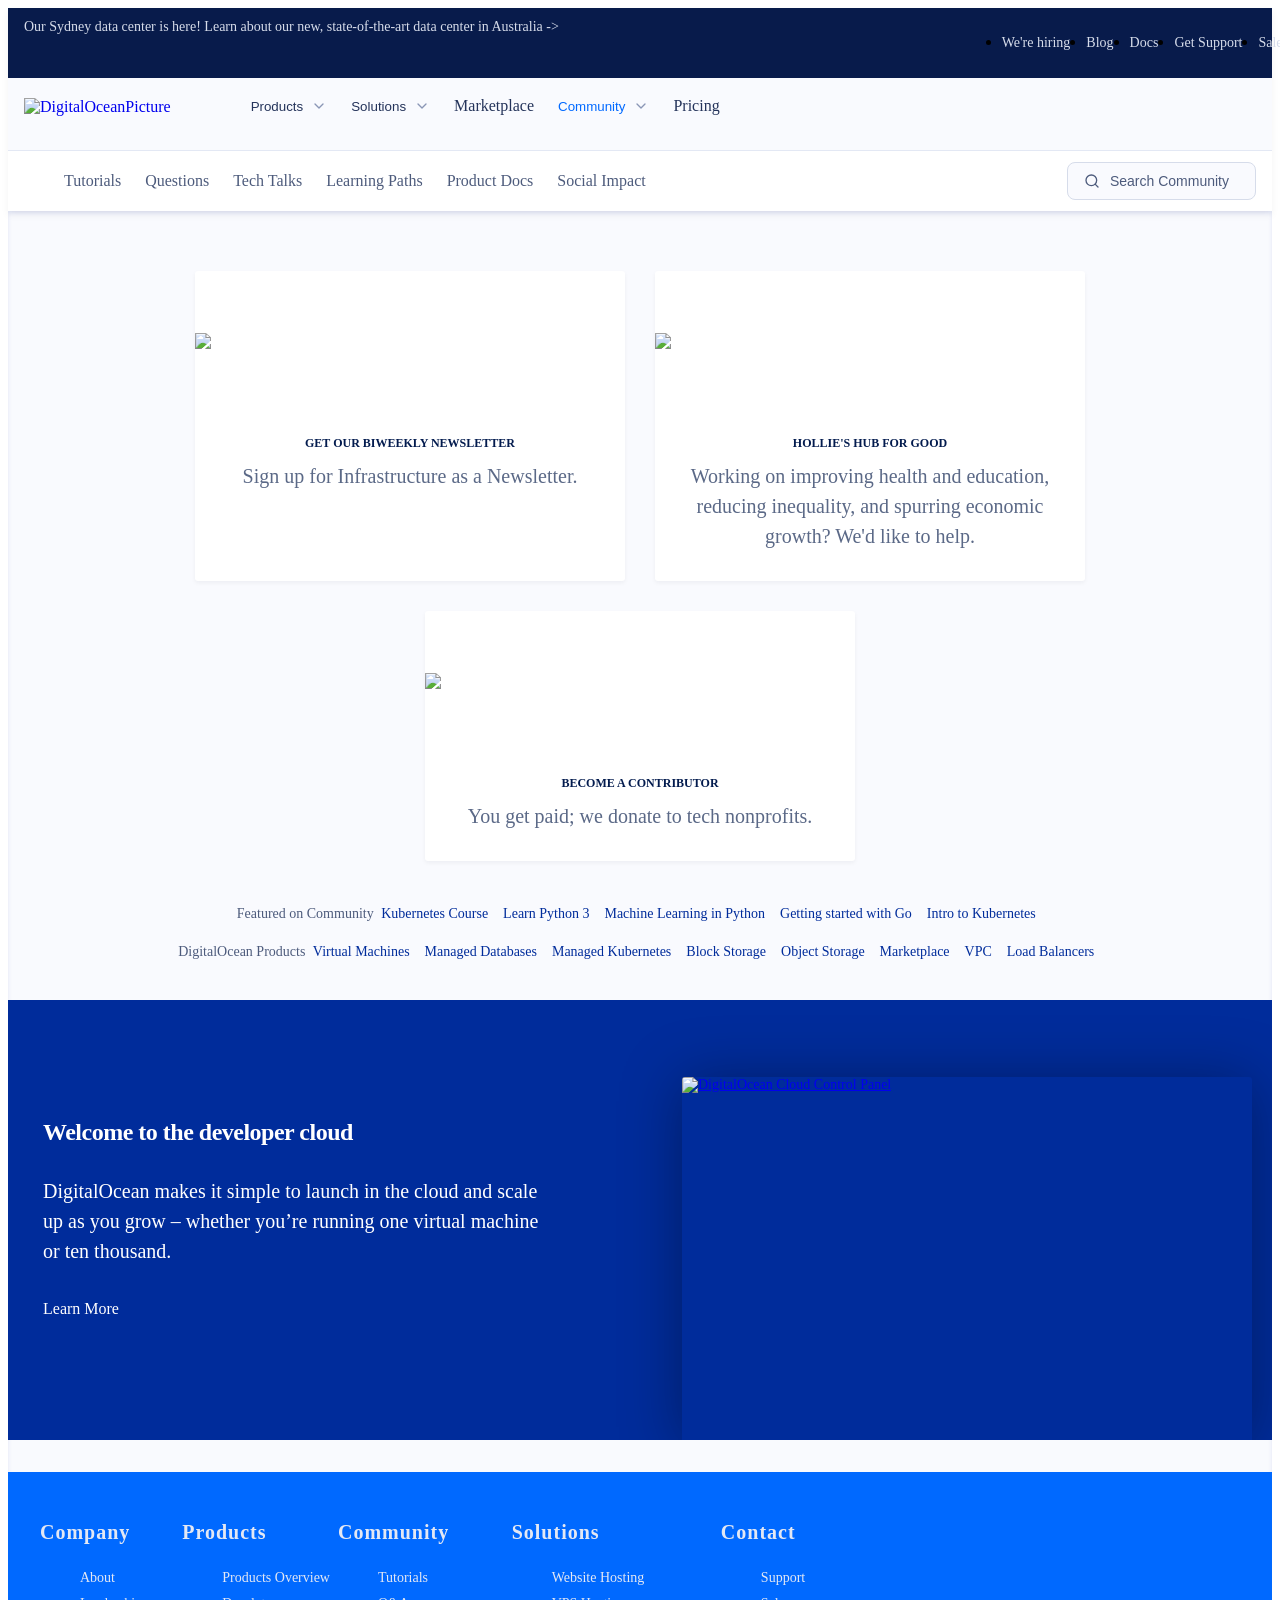
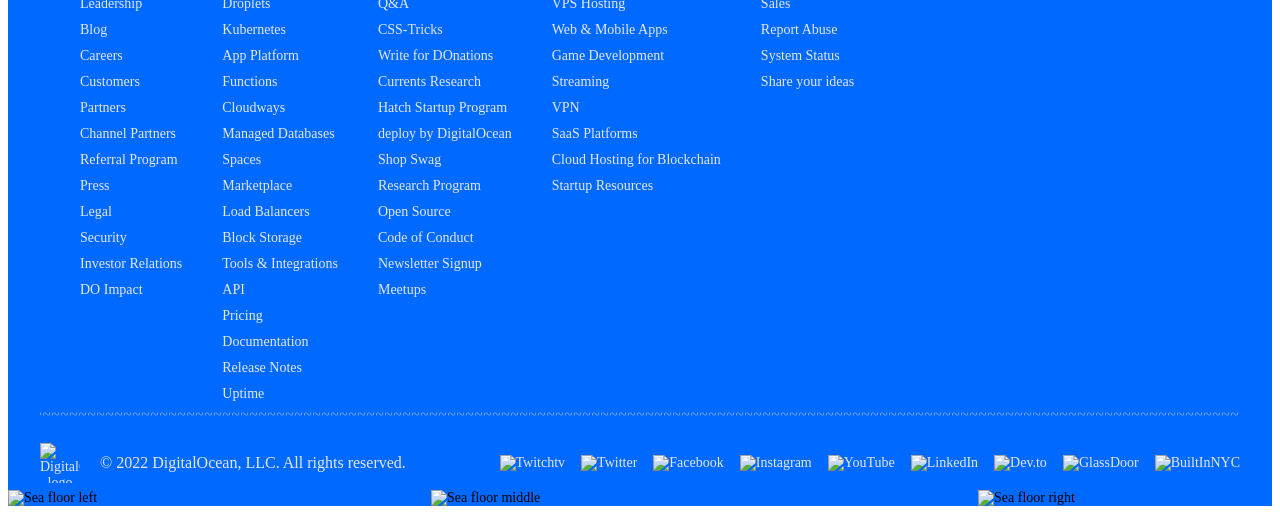
==== commit ea604679: "Deploying to blog-pages from @ adb1a7f7fca22eede9c411b97da4a9612275dc86 in 2022年11月23日 11:23:58 CST" ====
--- a/index.html
+++ b/index.html
@@ -1,4 +1,5 @@
-<!doctype html><html lang="en" dir="ltr"><head><meta charset="utf-8"><link rel="apple-touch-icon" sizes="180x180" href="https://www.digitalocean.com/_next/static/media/apple-touch-icon.d7edaa01.png"><link rel="icon" sizes="192x192" href="https://www.digitalocean.com/_next/static/media/android-chrome-192x192.f09059d8.png"><link rel="icon" sizes="512x512" href="https://www.digitalocean.com/_next/static/media/android-chrome-512x512.5f2e6221.png"><link rel="icon" type="image/png" sizes="32x32" href="https://www.digitalocean.com/_next/static/media/favicon-32x32.b7ef9ede.png"><link rel="icon" type="image/png" sizes="16x16" href="https://www.digitalocean.com/_next/static/media/favicon-16x16.71c34517.png"><link rel="icon" type="image/x-icon" href="https://www.digitalocean.com/_next/static/media/favicon.594d6067.ico"><meta name="viewport" content="minimum-scale=1,initial-scale=1,width=device-width,shrink-to-fit=no"><meta name="twitter:card" content="summary"><meta name="twitter:image" content="https://www.digitalocean.com/_next/static/media/social-share-default.e8530e9e.jpeg"><meta property="og:type" content="website"><meta property="og:image" content="https://www.digitalocean.com/_next/static/media/social-share-default.e8530e9e.jpeg"><title>NGINXConfig | DigitalOcean</title><meta name="description" content="Technical tutorials, Q&amp;A, events — This is an inclusive place where developers can find or lend support and discover new ways to contribute to the community."><meta name="twitter:title" content="Tool  | DigitalOcean"><meta name="twitter:description" content="Technical tutorials, Q&amp;A, events — This is an inclusive place where developers can find or lend support and discover new ways to contribute to the community."><meta name="og:title" content="Tool  | DigitalOcean"><meta name="og:description" content="Technical tutorials, Q&amp;A, events — This is an inclusive place where developers can find or lend support and discover new ways to contribute to the community."><meta name="robots" content="noindex"><meta name="next-head-count" content="19"><link rel="preconnect" href="https://fonts.googleapis.com"><link rel="preconnect" href="https://fonts.gstatic.com" crossorigin="true"><link rel="preconnect" href="https://fonts.gstatic.com" crossorigin=""><link rel="preload" href="https://www.digitalocean.com/_next/static/css/c0eadc0c1f86b2a0.css" as="style"><link rel="stylesheet" href="https://www.digitalocean.com/_next/static/css/c0eadc0c1f86b2a0.css" data-n-g=""><link rel="preload" href="https://www.digitalocean.com/_next/static/css/6c4597bba1349e9f.css" as="style"><link rel="stylesheet" href="https://www.digitalocean.com/_next/static/css/6c4597bba1349e9f.css" data-n-p=""><noscript data-n-css=""></noscript><style data-styled="" data-styled-version="5.3.6">.hUfVTy{position:fixed;right:16px;top:120px;z-index:9999;}/*!sc*/
+<!DOCTYPE html><html lang="en" dir="ltr"><!-- Last fetch from www.digitalocean.com @ 2022-11-23T03:23:41.477Z -->
+<head><meta charset="utf-8"><link rel="apple-touch-icon" sizes="180x180" href="https://www.digitalocean.com/_next/static/media/apple-touch-icon.d7edaa01.png"><link rel="icon" sizes="192x192" href="https://www.digitalocean.com/_next/static/media/android-chrome-192x192.f09059d8.png"><link rel="icon" sizes="512x512" href="https://www.digitalocean.com/_next/static/media/android-chrome-512x512.5f2e6221.png"><link rel="icon" type="image/png" sizes="32x32" href="https://www.digitalocean.com/_next/static/media/favicon-32x32.b7ef9ede.png"><link rel="icon" type="image/png" sizes="16x16" href="https://www.digitalocean.com/_next/static/media/favicon-16x16.71c34517.png"><link rel="icon" type="image/x-icon" href="https://www.digitalocean.com/_next/static/media/favicon.594d6067.ico"><meta name="viewport" content="minimum-scale=1, initial-scale=1, width=device-width, shrink-to-fit=no"><meta name="twitter:card" content="summary"><meta name="twitter:image" content="https://www.digitalocean.com/_next/static/media/social-share-default.e8530e9e.jpeg"><meta property="og:type" content="website"><meta property="og:image" content="https://www.digitalocean.com/_next/static/media/social-share-default.e8530e9e.jpeg"><title>NGINXConfig | DigitalOcean</title><meta name="description" content="Technical tutorials, Q&amp;A, events — This is an inclusive place where developers can find or lend support and discover new ways to contribute to the community."><meta name="twitter:title" content="Tool  | DigitalOcean"><meta name="twitter:description" content="Technical tutorials, Q&amp;A, events — This is an inclusive place where developers can find or lend support and discover new ways to contribute to the community."><meta name="og:title" content="Tool  | DigitalOcean"><meta name="og:description" content="Technical tutorials, Q&amp;A, events — This is an inclusive place where developers can find or lend support and discover new ways to contribute to the community."><meta name="robots" content="noindex"><meta name="next-head-count" content="19"><link rel="preconnect" href="https://fonts.googleapis.com"><link rel="preconnect" href="https://fonts.gstatic.com" crossorigin="true"><link rel="preconnect" href="https://fonts.gstatic.com" crossorigin=""><link rel="preload" href="https://www.digitalocean.com/_next/static/css/c0eadc0c1f86b2a0.css" as="style"><link rel="stylesheet" href="https://www.digitalocean.com/_next/static/css/c0eadc0c1f86b2a0.css" data-n-g=""><link rel="preload" href="https://www.digitalocean.com/_next/static/css/6c4597bba1349e9f.css" as="style"><link rel="stylesheet" href="https://www.digitalocean.com/_next/static/css/6c4597bba1349e9f.css" data-n-p=""><noscript data-n-css=""></noscript><style data-styled="" data-styled-version="5.3.6">.hUfVTy{position:fixed;right:16px;top:120px;z-index:9999;}/*!sc*/
 data-styled.g1[id="NotificationsStyles__NotificationsContainer-sc-zw5s6s-0"]{content:"hUfVTy,"}/*!sc*/
 .jmJdjz{display:-webkit-box;display:-webkit-flex;display:-ms-flexbox;display:flex;-webkit-flex-direction:column;-ms-flex-direction:column;flex-direction:column;margin:0 auto;max-width:80rem;width:100%;}/*!sc*/
 @media only screen and (max-width:82rem){.jmJdjz{max-width:100%;padding:0 1rem;}}/*!sc*/
@@ -356,4 +357,5 @@
 .hATTwe:hover span:first-of-type{color:#0069ff;}/*!sc*/
 @media only screen and (min-width:768px){.hATTwe{margin-top:2px;padding:16px;}.hATTwe span:first-of-type{font-size:20px;}.hATTwe span:last-of-type{color:#4d5b7c;display:initial;}.hATTwe:hover{background-color:#c8dfff;}}/*!sc*/
 @media only screen and (min-width:1024px){.hATTwe{margin-top:2px;padding:16px;}.hATTwe span:first-of-type{font-size:20px;}.hATTwe span:last-of-type{color:#4d5b7c;display:initial;}.hATTwe:hover{background-color:#c8dfff;}}/*!sc*/
-data-styled.g270[id="FeaturedLinksStyles__StyledLink-sc-1lpsal8-2"]{content:"hATTwe,"}/*!sc*/</style><style data-href="https://fonts.googleapis.com/css2?family=Epilogue:wght@100..900&amp;family=Inter:wght@100..900&amp;family=JetBrains+Mono:wght@100..800&amp;display=swap">@font-face{font-family:'Epilogue';font-style:normal;font-weight:100;font-display:swap;src:url(https://fonts.gstatic.com/s/epilogue/v13/O4ZMFGj5hxF0EhjimngomvnCCtqb30OXMDLiDw.woff) format('woff')}@font-face{font-family:'Epilogue';font-style:normal;font-weight:200;font-display:swap;src:url(https://fonts.gstatic.com/s/epilogue/v13/O4ZMFGj5hxF0EhjimngomvnCCtqb30OXsDPiDw.woff) format('woff')}@font-face{font-family:'Epilogue';font-style:normal;font-weight:300;font-display:swap;src:url(https://fonts.gstatic.com/s/epilogue/v13/O4ZMFGj5hxF0EhjimngomvnCCtqb30OXbjPiDw.woff) format('woff')}@font-face{font-family:'Epilogue';font-style:normal;font-weight:400;font-display:swap;src:url(https://fonts.gstatic.com/s/epilogue/v13/O4ZMFGj5hxF0EhjimngomvnCCtqb30OXMDPiDw.woff) format('woff')}@font-face{font-family:'Epilogue';font-style:normal;font-weight:500;font-display:swap;src:url(https://fonts.gstatic.com/s/epilogue/v13/O4ZMFGj5hxF0EhjimngomvnCCtqb30OXAjPiDw.woff) format('woff')}@font-face{font-family:'Epilogue';font-style:normal;font-weight:600;font-display:swap;src:url(https://fonts.gstatic.com/s/epilogue/v13/O4ZMFGj5hxF0EhjimngomvnCCtqb30OX7jTiDw.woff) format('woff')}@font-face{font-family:'Epilogue';font-style:normal;font-weight:700;font-display:swap;src:url(https://fonts.gstatic.com/s/epilogue/v13/O4ZMFGj5hxF0EhjimngomvnCCtqb30OX1zTiDw.woff) format('woff')}@font-face{font-family:'Epilogue';font-style:normal;font-weight:800;font-display:swap;src:url(https://fonts.gstatic.com/s/epilogue/v13/O4ZMFGj5hxF0EhjimngomvnCCtqb30OXsDTiDw.woff) format('woff')}@font-face{font-family:'Epilogue';font-style:normal;font-weight:900;font-display:swap;src:url(https://fonts.gstatic.com/s/epilogue/v13/O4ZMFGj5hxF0EhjimngomvnCCtqb30OXmTTiDw.woff) format('woff')}@font-face{font-family:'Inter';font-style:normal;font-weight:100;font-display:swap;src:url(https://fonts.gstatic.com/s/inter/v12/UcCO3FwrK3iLTeHuS_fvQtMwCp50KnMw2boKoduKmMEVuLyeMZs.woff) format('woff')}@font-face{font-family:'Inter';font-style:normal;font-weight:200;font-display:swap;src:url(https://fonts.gstatic.com/s/inter/v12/UcCO3FwrK3iLTeHuS_fvQtMwCp50KnMw2boKoduKmMEVuDyfMZs.woff) format('woff')}@font-face{font-family:'Inter';font-style:normal;font-weight:300;font-display:swap;src:url(https://fonts.gstatic.com/s/inter/v12/UcCO3FwrK3iLTeHuS_fvQtMwCp50KnMw2boKoduKmMEVuOKfMZs.woff) format('woff')}@font-face{font-family:'Inter';font-style:normal;font-weight:400;font-display:swap;src:url(https://fonts.gstatic.com/s/inter/v12/UcCO3FwrK3iLTeHuS_fvQtMwCp50KnMw2boKoduKmMEVuLyfMZs.woff) format('woff')}@font-face{font-family:'Inter';font-style:normal;font-weight:500;font-display:swap;src:url(https://fonts.gstatic.com/s/inter/v12/UcCO3FwrK3iLTeHuS_fvQtMwCp50KnMw2boKoduKmMEVuI6fMZs.woff) format('woff')}@font-face{font-family:'Inter';font-style:normal;font-weight:600;font-display:swap;src:url(https://fonts.gstatic.com/s/inter/v12/UcCO3FwrK3iLTeHuS_fvQtMwCp50KnMw2boKoduKmMEVuGKYMZs.woff) format('woff')}@font-face{font-family:'Inter';font-style:normal;font-weight:700;font-display:swap;src:url(https://fonts.gstatic.com/s/inter/v12/UcCO3FwrK3iLTeHuS_fvQtMwCp50KnMw2boKoduKmMEVuFuYMZs.woff) format('woff')}@font-face{font-family:'Inter';font-style:normal;font-weight:800;font-display:swap;src:url(https://fonts.gstatic.com/s/inter/v12/UcCO3FwrK3iLTeHuS_fvQtMwCp50KnMw2boKoduKmMEVuDyYMZs.woff) format('woff')}@font-face{font-family:'Inter';font-style:normal;font-weight:900;font-display:swap;src:url(https://fonts.gstatic.com/s/inter/v12/UcCO3FwrK3iLTeHuS_fvQtMwCp50KnMw2boKoduKmMEVuBWYMZs.woff) format('woff')}@font-face{font-family:'JetBrains Mono';font-style:normal;font-weight:100;font-display:swap;src:url(https://fonts.gstatic.com/s/jetbrainsmono/v13/tDbY2o-flEEny0FZhsfKu5WU4zr3E_BX0PnT8RD8yK1jPg.woff) format('woff')}@font-face{font-family:'JetBrains Mono';font-style:normal;font-weight:200;font-display:swap;src:url(https://fonts.gstatic.com/s/jetbrainsmono/v13/tDbY2o-flEEny0FZhsfKu5WU4zr3E_BX0PnT8RD8SKxjPg.woff) format('woff')}@font-face{font-family:'JetBrains Mono';font-style:normal;font-weight:300;font-display:swap;src:url(https://fonts.gstatic.com/s/jetbrainsmono/v13/tDbY2o-flEEny0FZhsfKu5WU4zr3E_BX0PnT8RD8lqxjPg.woff) format('woff')}@font-face{font-family:'JetBrains Mono';font-style:normal;font-weight:400;font-display:swap;src:url(https://fonts.gstatic.com/s/jetbrainsmono/v13/tDbY2o-flEEny0FZhsfKu5WU4zr3E_BX0PnT8RD8yKxjPg.woff) format('woff')}@font-face{font-family:'JetBrains Mono';font-style:normal;font-weight:500;font-display:swap;src:url(https://fonts.gstatic.com/s/jetbrainsmono/v13/tDbY2o-flEEny0FZhsfKu5WU4zr3E_BX0PnT8RD8-qxjPg.woff) format('woff')}@font-face{font-family:'JetBrains Mono';font-style:normal;font-weight:600;font-display:swap;src:url(https://fonts.gstatic.com/s/jetbrainsmono/v13/tDbY2o-flEEny0FZhsfKu5WU4zr3E_BX0PnT8RD8FqtjPg.woff) format('woff')}@font-face{font-family:'JetBrains Mono';font-style:normal;font-weight:700;font-display:swap;src:url(https://fonts.gstatic.com/s/jetbrainsmono/v13/tDbY2o-flEEny0FZhsfKu5WU4zr3E_BX0PnT8RD8L6tjPg.woff) format('woff')}@font-face{font-family:'JetBrains Mono';font-style:normal;font-weight:800;font-display:swap;src:url(https://fonts.gstatic.com/s/jetbrainsmono/v13/tDbY2o-flEEny0FZhsfKu5WU4zr3E_BX0PnT8RD8SKtjPg.woff) format('woff')}@font-face{font-family:'Epilogue';font-style:normal;font-weight:100 900;font-display:swap;src:url(https://fonts.gstatic.com/s/epilogue/v13/O4ZRFGj5hxF0EhjimlIrsgg4lWmc8kI.woff2) format('woff2');unicode-range:U+0102-0103,U+0110-0111,U+0128-0129,U+0168-0169,U+01A0-01A1,U+01AF-01B0,U+1EA0-1EF9,U+20AB}@font-face{font-family:'Epilogue';font-style:normal;font-weight:100 900;font-display:swap;src:url(https://fonts.gstatic.com/s/epilogue/v13/O4ZRFGj5hxF0EhjimlIqsgg4lWmc8kI.woff2) format('woff2');unicode-range:U+0100-024F,U+0259,U+1E00-1EFF,U+2020,U+20A0-20AB,U+20AD-20CF,U+2113,U+2C60-2C7F,U+A720-A7FF}@font-face{font-family:'Epilogue';font-style:normal;font-weight:100 900;font-display:swap;src:url(https://fonts.gstatic.com/s/epilogue/v13/O4ZRFGj5hxF0EhjimlIksgg4lWmc.woff2) format('woff2');unicode-range:U+0000-00FF,U+0131,U+0152-0153,U+02BB-02BC,U+02C6,U+02DA,U+02DC,U+2000-206F,U+2074,U+20AC,U+2122,U+2191,U+2193,U+2212,U+2215,U+FEFF,U+FFFD}@font-face{font-family:'Inter';font-style:normal;font-weight:100 900;font-display:swap;src:url(https://fonts.gstatic.com/s/inter/v12/UcC73FwrK3iLTeHuS_fvQtMwCp50KnMa2JL7W0Q5n-wU.woff2) format('woff2');unicode-range:U+0460-052F,U+1C80-1C88,U+20B4,U+2DE0-2DFF,U+A640-A69F,U+FE2E-FE2F}@font-face{font-family:'Inter';font-style:normal;font-weight:100 900;font-display:swap;src:url(https://fonts.gstatic.com/s/inter/v12/UcC73FwrK3iLTeHuS_fvQtMwCp50KnMa0ZL7W0Q5n-wU.woff2) format('woff2');unicode-range:U+0301,U+0400-045F,U+0490-0491,U+04B0-04B1,U+2116}@font-face{font-family:'Inter';font-style:normal;font-weight:100 900;font-display:swap;src:url(https://fonts.gstatic.com/s/inter/v12/UcC73FwrK3iLTeHuS_fvQtMwCp50KnMa2ZL7W0Q5n-wU.woff2) format('woff2');unicode-range:U+1F00-1FFF}@font-face{font-family:'Inter';font-style:normal;font-weight:100 900;font-display:swap;src:url(https://fonts.gstatic.com/s/inter/v12/UcC73FwrK3iLTeHuS_fvQtMwCp50KnMa1pL7W0Q5n-wU.woff2) format('woff2');unicode-range:U+0370-03FF}@font-face{font-family:'Inter';font-style:normal;font-weight:100 900;font-display:swap;src:url(https://fonts.gstatic.com/s/inter/v12/UcC73FwrK3iLTeHuS_fvQtMwCp50KnMa2pL7W0Q5n-wU.woff2) format('woff2');unicode-range:U+0102-0103,U+0110-0111,U+0128-0129,U+0168-0169,U+01A0-01A1,U+01AF-01B0,U+1EA0-1EF9,U+20AB}@font-face{font-family:'Inter';font-style:normal;font-weight:100 900;font-display:swap;src:url(https://fonts.gstatic.com/s/inter/v12/UcC73FwrK3iLTeHuS_fvQtMwCp50KnMa25L7W0Q5n-wU.woff2) format('woff2');unicode-range:U+0100-024F,U+0259,U+1E00-1EFF,U+2020,U+20A0-20AB,U+20AD-20CF,U+2113,U+2C60-2C7F,U+A720-A7FF}@font-face{font-family:'Inter';font-style:normal;font-weight:100 900;font-display:swap;src:url(https://fonts.gstatic.com/s/inter/v12/UcC73FwrK3iLTeHuS_fvQtMwCp50KnMa1ZL7W0Q5nw.woff2) format('woff2');unicode-range:U+0000-00FF,U+0131,U+0152-0153,U+02BB-02BC,U+02C6,U+02DA,U+02DC,U+2000-206F,U+2074,U+20AC,U+2122,U+2191,U+2193,U+2212,U+2215,U+FEFF,U+FFFD}@font-face{font-family:'JetBrains Mono';font-style:normal;font-weight:100 800;font-display:swap;src:url(https://fonts.gstatic.com/s/jetbrainsmono/v13/tDbV2o-flEEny0FZhsfKu5WU4xD2OwGtT0rU3BE.woff2) format('woff2');unicode-range:U+0460-052F,U+1C80-1C88,U+20B4,U+2DE0-2DFF,U+A640-A69F,U+FE2E-FE2F}@font-face{font-family:'JetBrains Mono';font-style:normal;font-weight:100 800;font-display:swap;src:url(https://fonts.gstatic.com/s/jetbrainsmono/v13/tDbV2o-flEEny0FZhsfKu5WU4xD_OwGtT0rU3BE.woff2) format('woff2');unicode-range:U+0301,U+0400-045F,U+0490-0491,U+04B0-04B1,U+2116}@font-face{font-family:'JetBrains Mono';font-style:normal;font-weight:100 800;font-display:swap;src:url(https://fonts.gstatic.com/s/jetbrainsmono/v13/tDbV2o-flEEny0FZhsfKu5WU4xD4OwGtT0rU3BE.woff2) format('woff2');unicode-range:U+0370-03FF}@font-face{font-family:'JetBrains Mono';font-style:normal;font-weight:100 800;font-display:swap;src:url(https://fonts.gstatic.com/s/jetbrainsmono/v13/tDbV2o-flEEny0FZhsfKu5WU4xD0OwGtT0rU3BE.woff2) format('woff2');unicode-range:U+0102-0103,U+0110-0111,U+0128-0129,U+0168-0169,U+01A0-01A1,U+01AF-01B0,U+1EA0-1EF9,U+20AB}@font-face{font-family:'JetBrains Mono';font-style:normal;font-weight:100 800;font-display:swap;src:url(https://fonts.gstatic.com/s/jetbrainsmono/v13/tDbV2o-flEEny0FZhsfKu5WU4xD1OwGtT0rU3BE.woff2) format('woff2');unicode-range:U+0100-024F,U+0259,U+1E00-1EFF,U+2020,U+20A0-20AB,U+20AD-20CF,U+2113,U+2C60-2C7F,U+A720-A7FF}@font-face{font-family:'JetBrains Mono';font-style:normal;font-weight:100 800;font-display:swap;src:url(https://fonts.gstatic.com/s/jetbrainsmono/v13/tDbV2o-flEEny0FZhsfKu5WU4xD7OwGtT0rU.woff2) format('woff2');unicode-range:U+0000-00FF,U+0131,U+0152-0153,U+02BB-02BC,U+02C6,U+02DA,U+02DC,U+2000-206F,U+2074,U+20AC,U+2122,U+2191,U+2193,U+2212,U+2215,U+FEFF,U+FFFD}</style><script defer="defer" src="js/chunk-vendors.js"></script><script defer="defer" src="js/app.js"></script><link href="css/app.css" rel="stylesheet"></head><body><div id="__next" data-reactroot=""><div class="NotificationsStyles__NotificationsContainer-sc-zw5s6s-0 hUfVTy"></div><div class="LayoutCommunityStyles__StyledLayout-sc-1t77shh-0 fKgnHu"><div class="NavigationStyles__StyledNavigation-sc-fgip3f-0 fGmPTm"><nav aria-label="Top Hat" class="TopHatNavigationStyles__StyledTopHatNavigation-sc-1yvs29j-0 bIZjXE"><div class="ContainerStyles__StyledContainer-sc-1vejnbq-0 jmJdjz TopHatNavigationStyles__StyledContainer-sc-1yvs29j-1 czifBM"><a class="LazyLink___StyledA-sc-yi29t7-0 dSqHbP TopHatNavigationStyles__StyledLazyLink-sc-1yvs29j-3 gEJkbW" href="https://www.digitalocean.com/blog/introducing-sydney-data-center">Our Sydney data center is here! Learn about our new, state-of-the-art data center in Australia -&gt;</a><ul class="TopHatNavigationStyles__StyledLinksList-sc-1yvs29j-2 caqvJh"><li><a class="LazyLink___StyledA-sc-yi29t7-0 dSqHbP TopHatNavigationStyles__StyledLazyLink-sc-1yvs29j-3 gEJkbW" href="https://www.digitalocean.com/careers">We're hiring</a></li><li><a class="LazyLink___StyledA-sc-yi29t7-0 dSqHbP TopHatNavigationStyles__StyledLazyLink-sc-1yvs29j-3 gEJkbW" href="https://www.digitalocean.com/blog">Blog</a></li><li><a class="LazyLink___StyledA2-sc-yi29t7-1 jPXDIM TopHatNavigationStyles__StyledLazyLink-sc-1yvs29j-3 gEJkbW" href="https://docs.digitalocean.com/products/">Docs</a></li><li><a class="LazyLink___StyledA2-sc-yi29t7-1 jPXDIM TopHatNavigationStyles__StyledLazyLink-sc-1yvs29j-3 gEJkbW" href="https://www.digitalocean.com/support/">Get Support</a></li><li><a class="LazyLink___StyledA-sc-yi29t7-0 dSqHbP TopHatNavigationStyles__StyledLazyLink-sc-1yvs29j-3 gEJkbW" href="https://www.digitalocean.com/company/contact/sales">Sales</a></li></ul></div></nav><nav class="PrimaryNavigationStyles__StyledPrimaryNavigation-sc-n9iux5-0 jKnXWo"><div class="ContainerStyles__StyledContainer-sc-1vejnbq-0 jmJdjz PrimaryNavigationStyles__StyledContainer-sc-n9iux5-1 jUHqcQ"><a class="LazyLink___StyledA-sc-yi29t7-0 dSqHbP PrimaryNavigationStyles__StyledBrand-sc-n9iux5-2 bHIXyx" href="https://www.digitalocean.com/"><picture><source srcset="https://www.digitalocean.com/_next/static/media/logo.87a8f3b8.svg" media="(min-width: 768px)"><img src="https://www.digitalocean.com/_next/static/media/do-logo.d3eb8550.svg" alt="DigitalOceanPicture"></picture></a><ul id="main-nav" aria-label="Main" class="PrimaryMenuStyles__StyledPrimaryMenu-sc-wp36hr-0 bVkBPX"><li class="PrimaryMenuStyles__StyledMenuItem-sc-wp36hr-1 egLqKP"><button aria-expanded="false" aria-controls="products_menu" data-ignore-clicks-outside-primary-dropdown="true" class="DropdownStyles__StyledDropdownTrigger-sc-q75ctd-0 btmFNv"><svg xmlns="http://www.w3.org/2000/svg" width="24" height="24" viewBox="0 0 24 24" fill="none" stroke="currentColor" stroke-width="2" stroke-linecap="round" stroke-linejoin="round" aria-hidden="true"><line x1="19" y1="12" x2="5" y2="12"></line><polyline points="12 19 5 12 12 5"></polyline></svg>Products<svg xmlns="http://www.w3.org/2000/svg" width="16" height="16" viewBox="0 0 24 24" fill="none" stroke="currentColor" stroke-width="2" stroke-linecap="round" stroke-linejoin="round" aria-hidden="true"><polyline points="9 18 15 12 9 6"></polyline></svg></button><div id="products_menu" data-ignore-clicks-outside-primary-dropdown="true" class="DropdownStyles__StyledDropdown-sc-q75ctd-1 daROup"><div class="ContainerStyles__StyledContainer-sc-1vejnbq-0 jmJdjz DropdownStyles__StyledDropdownContainer-sc-q75ctd-2 bZPcSW"><div class="FeaturedSectionStyles__StyledFeaturedSection-sc-1c2xqdk-0 ehhbkd"><p class="FeaturedLinksStyles__StyledTitle-sc-1lpsal8-0 gWpJSQ">Featured Products</p><ul class="FeaturedLinksStyles__StyledLinkList-sc-1lpsal8-1 jOGPXb"><li><a class="LazyLink___StyledA-sc-yi29t7-0 dSqHbP FeaturedLinksStyles__StyledLink-sc-1lpsal8-2 hATTwe" href="https://www.digitalocean.com/products/droplets" target=""><span>Droplets</span><span>Scalable virtual machines</span></a></li><li><a class="LazyLink___StyledA-sc-yi29t7-0 dSqHbP FeaturedLinksStyles__StyledLink-sc-1lpsal8-2 hATTwe" href="https://www.digitalocean.com/products/kubernetes" target=""><span>Kubernetes</span><span>Managed Kubernetes clusters</span></a></li><li><a class="LazyLink___StyledA-sc-yi29t7-0 dSqHbP FeaturedLinksStyles__StyledLink-sc-1lpsal8-2 hATTwe" href="https://www.digitalocean.com/products/cloudways" target=""><span>Cloudways</span><span>Managed cloud hosting</span></a></li><li><a class="LazyLink___StyledA-sc-yi29t7-0 dSqHbP FeaturedLinksStyles__StyledLink-sc-1lpsal8-2 hATTwe" href="https://www.digitalocean.com/products/app-platform" target=""><span>App Platform</span><span>Get apps to market faster</span></a></li><li><a class="LazyLink___StyledA-sc-yi29t7-0 dSqHbP FeaturedLinksStyles__StyledLink-sc-1lpsal8-2 hATTwe" href="https://www.digitalocean.com/products/managed-databases" target=""><span>Databases</span><span>Worry-free setup &amp; maintenance</span></a></li><li><a class="LazyLink___StyledA-sc-yi29t7-0 dSqHbP FeaturedLinksStyles__StyledLink-sc-1lpsal8-2 hATTwe" href="https://www.digitalocean.com/products/spaces" target=""><span>Spaces</span><span>Simple object storage</span></a></li></ul></div><div class="MainSectionStyles__StyledMainSection-sc-13h2cja-0 fJfOWM"><div><p class="DefaultItemStyles__StyledTitle-sc-p6sww0-0 dvApiJ">Compute</p><ul class="DefaultItemStyles__StyledLinkList-sc-p6sww0-1 btzwcS"><li><a class="LazyLink___StyledA-sc-yi29t7-0 dSqHbP DefaultItemStyles__StyledLink-sc-p6sww0-2 foQqdK" href="https://www.digitalocean.com/products/droplets" target="">Droplets</a></li><li><a class="LazyLink___StyledA-sc-yi29t7-0 dSqHbP DefaultItemStyles__StyledLink-sc-p6sww0-2 foQqdK" href="https://www.digitalocean.com/products/kubernetes" target="">Kubernetes</a></li><li><a class="LazyLink___StyledA-sc-yi29t7-0 dSqHbP DefaultItemStyles__StyledLink-sc-p6sww0-2 foQqdK" href="https://www.digitalocean.com/products/app-platform" target="">App Platform</a></li><li><a class="LazyLink___StyledA-sc-yi29t7-0 dSqHbP DefaultItemStyles__StyledLink-sc-p6sww0-2 foQqdK" href="https://www.digitalocean.com/products/functions" target="">Functions</a></li></ul></div><div><p class="DefaultItemStyles__StyledTitle-sc-p6sww0-0 dvApiJ">Cloud Website Hosting</p><ul class="DefaultItemStyles__StyledLinkList-sc-p6sww0-1 btzwcS"><li><a class="LazyLink___StyledA-sc-yi29t7-0 dSqHbP DefaultItemStyles__StyledLink-sc-p6sww0-2 foQqdK" href="https://www.digitalocean.com/products/cloudways" target="">Cloudways</a></li></ul></div><div><p class="DefaultItemStyles__StyledTitle-sc-p6sww0-0 dvApiJ">Storage</p><ul class="DefaultItemStyles__StyledLinkList-sc-p6sww0-1 btzwcS"><li><a class="LazyLink___StyledA-sc-yi29t7-0 dSqHbP DefaultItemStyles__StyledLink-sc-p6sww0-2 foQqdK" href="https://www.digitalocean.com/products/spaces" target="">Spaces Object Storage</a></li><li><a class="LazyLink___StyledA-sc-yi29t7-0 dSqHbP DefaultItemStyles__StyledLink-sc-p6sww0-2 foQqdK" href="https://www.digitalocean.com/products/block-storage" target="">Volumes Block Storage</a></li></ul></div><div><p class="DefaultItemStyles__StyledTitle-sc-p6sww0-0 dvApiJ">Networking</p><ul class="DefaultItemStyles__StyledLinkList-sc-p6sww0-1 btzwcS"><li><a class="LazyLink___StyledA-sc-yi29t7-0 dSqHbP DefaultItemStyles__StyledLink-sc-p6sww0-2 foQqdK" href="https://www.digitalocean.com/products/vpc" target="">Virtual Private Cloud (VPC)</a></li><li><a class="LazyLink___StyledA-sc-yi29t7-0 dSqHbP DefaultItemStyles__StyledLink-sc-p6sww0-2 foQqdK" href="https://www.digitalocean.com/products/cloud-firewalls" target="">Cloud Firewalls</a></li><li><a class="LazyLink___StyledA-sc-yi29t7-0 dSqHbP DefaultItemStyles__StyledLink-sc-p6sww0-2 foQqdK" href="https://www.digitalocean.com/products/load-balancer" target="">Load Balancers</a></li><li><a class="LazyLink___StyledA2-sc-yi29t7-1 jPXDIM DefaultItemStyles__StyledLink-sc-p6sww0-2 foQqdK" href="https://www.digitalocean.com/docs/networking/dns/" target="">DNS</a></li></ul></div><div><p class="DefaultItemStyles__StyledTitle-sc-p6sww0-0 dvApiJ">Managed Databases</p><ul class="DefaultItemStyles__StyledLinkList-sc-p6sww0-1 btzwcS"><li><a class="LazyLink___StyledA-sc-yi29t7-0 dSqHbP DefaultItemStyles__StyledLink-sc-p6sww0-2 foQqdK" href="https://www.digitalocean.com/products/managed-databases-mongodb" target="">MongoDB</a></li><li><a class="LazyLink___StyledA-sc-yi29t7-0 dSqHbP DefaultItemStyles__StyledLink-sc-p6sww0-2 foQqdK" href="https://www.digitalocean.com/products/managed-databases-mysql" target="">MySQL</a></li><li><a class="LazyLink___StyledA-sc-yi29t7-0 dSqHbP DefaultItemStyles__StyledLink-sc-p6sww0-2 foQqdK" href="https://www.digitalocean.com/products/managed-databases-postgresql" target="">PostgreSQL</a></li><li><a class="LazyLink___StyledA-sc-yi29t7-0 dSqHbP DefaultItemStyles__StyledLink-sc-p6sww0-2 foQqdK" href="https://www.digitalocean.com/products/managed-databases-redis" target="">Redis™</a></li></ul></div><div><p class="DefaultItemStyles__StyledTitle-sc-p6sww0-0 dvApiJ">Developer Tools</p><ul class="DefaultItemStyles__StyledLinkList-sc-p6sww0-1 btzwcS"><li><a class="LazyLink___StyledA2-sc-yi29t7-1 jPXDIM DefaultItemStyles__StyledLink-sc-p6sww0-2 foQqdK" href="https://docs.digitalocean.com/reference/api/" target="">API</a></li><li><a class="LazyLink___StyledA-sc-yi29t7-0 dSqHbP DefaultItemStyles__StyledLink-sc-p6sww0-2 foQqdK" href="https://www.digitalocean.com/products/tools-and-integrations#tools-and-integrations-cli" target="">CLI</a></li><li><a class="LazyLink___StyledA-sc-yi29t7-0 dSqHbP DefaultItemStyles__StyledLink-sc-p6sww0-2 foQqdK" href="https://www.digitalocean.com/products/support" target="">Support Plans</a></li><li><a class="LazyLink___StyledA-sc-yi29t7-0 dSqHbP DefaultItemStyles__StyledLink-sc-p6sww0-2 foQqdK" href="https://www.digitalocean.com/products/monitoring" target="">Monitoring</a></li><li><a class="LazyLink___StyledA-sc-yi29t7-0 dSqHbP DefaultItemStyles__StyledLink-sc-p6sww0-2 foQqdK" href="https://www.digitalocean.com/products/uptime-monitoring" target="">Uptime</a></li></ul></div></div></div><div class="BottomLinkStyles__StyledBottomLink-sc-uemqy7-0 bhBVsT"><a class="LazyLink___StyledA-sc-yi29t7-0 dSqHbP TextLink___StyledLazyLink-sc-6rinuw-0 bPZCAx" href="https://www.digitalocean.com/products">See all products</a></div></div></li><li class="PrimaryMenuStyles__StyledMenuItem-sc-wp36hr-1 egLqKP"><button aria-expanded="false" aria-controls="solutions_menu" data-ignore-clicks-outside-primary-dropdown="true" class="DropdownStyles__StyledDropdownTrigger-sc-q75ctd-0 btmFNv"><svg xmlns="http://www.w3.org/2000/svg" width="24" height="24" viewBox="0 0 24 24" fill="none" stroke="currentColor" stroke-width="2" stroke-linecap="round" stroke-linejoin="round" aria-hidden="true"><line x1="19" y1="12" x2="5" y2="12"></line><polyline points="12 19 5 12 12 5"></polyline></svg>Solutions<svg xmlns="http://www.w3.org/2000/svg" width="16" height="16" viewBox="0 0 24 24" fill="none" stroke="currentColor" stroke-width="2" stroke-linecap="round" stroke-linejoin="round" aria-hidden="true"><polyline points="9 18 15 12 9 6"></polyline></svg></button><div id="solutions_menu" data-ignore-clicks-outside-primary-dropdown="true" class="DropdownStyles__StyledDropdown-sc-q75ctd-1 daROup"><div class="ContainerStyles__StyledContainer-sc-1vejnbq-0 jmJdjz DropdownStyles__StyledDropdownContainer-sc-q75ctd-2 bZPcSW"><div class="FeaturedSectionStyles__StyledFeaturedSection-sc-1c2xqdk-0 ehhbkd"><p class="FeaturedLinksStyles__StyledTitle-sc-1lpsal8-0 gWpJSQ">Our Business Solutions</p><ul class="FeaturedLinksStyles__StyledLinkList-sc-1lpsal8-1 jOGPXb"><li><a class="LazyLink___StyledA-sc-yi29t7-0 dSqHbP FeaturedLinksStyles__StyledLink-sc-1lpsal8-2 hATTwe" href="https://www.digitalocean.com/solutions/website-hosting" target=""><span>Website Hosting</span><span>Simple and reliable cloud website hosting</span></a></li><li><a class="LazyLink___StyledA-sc-yi29t7-0 dSqHbP FeaturedLinksStyles__StyledLink-sc-1lpsal8-2 hATTwe" href="https://www.digitalocean.com/solutions/vps-hosting" target=""><span>VPS Hosting</span><span>VPS hosting options suited to every need</span></a></li></ul></div><div class="MainSectionStyles__StyledMainSection-sc-13h2cja-0 fJfOWM"><div><p class="DefaultItemStyles__StyledTitle-sc-p6sww0-0 dvApiJ">Cloudways</p><ul class="DefaultItemStyles__StyledLinkList-sc-p6sww0-1 btzwcS"><li><a class="LazyLink___StyledA2-sc-yi29t7-1 jPXDIM DefaultItemStyles__StyledLink-sc-p6sww0-2 foQqdK" href="https://www.cloudways.com/en/wordpress-hosting.php?id=1227510" target="_blank">Managed WordPress<svg aria-hidden="true" width="14" height="14" viewBox="0 0 14 14" fill="none" xmlns="http://www.w3.org/2000/svg"><path d="M11.0184 7.6297V11.5186C11.0184 11.8624 10.8819 12.1921 10.6388 12.4352C10.3957 12.6783 10.0659 12.8149 9.72215 12.8149H2.59255C2.24876 12.8149 1.91904 12.6783 1.67594 12.4352C1.43284 12.1921 1.29626 11.8624 1.29626 11.5186V4.38898C1.29626 4.04518 1.43284 3.71546 1.67594 3.47236C1.91904 3.22926 2.24876 3.09269 2.59255 3.09269H6.48142M9.07406 1.14819H12.9629M12.9629 1.14819V5.03706M12.9629 1.14819L5.83324 8.27779" stroke="currentColor" stroke-width="1.25" stroke-linecap="round" stroke-linejoin="round"></path></svg></a></li><li><a class="LazyLink___StyledA2-sc-yi29t7-1 jPXDIM DefaultItemStyles__StyledLink-sc-p6sww0-2 foQqdK" href="https://www.cloudways.com/en/woocommerce-hosting.php?id=1227510" target="_blank">Managed Woocommerce<svg aria-hidden="true" width="14" height="14" viewBox="0 0 14 14" fill="none" xmlns="http://www.w3.org/2000/svg"><path d="M11.0184 7.6297V11.5186C11.0184 11.8624 10.8819 12.1921 10.6388 12.4352C10.3957 12.6783 10.0659 12.8149 9.72215 12.8149H2.59255C2.24876 12.8149 1.91904 12.6783 1.67594 12.4352C1.43284 12.1921 1.29626 11.8624 1.29626 11.5186V4.38898C1.29626 4.04518 1.43284 3.71546 1.67594 3.47236C1.91904 3.22926 2.24876 3.09269 2.59255 3.09269H6.48142M9.07406 1.14819H12.9629M12.9629 1.14819V5.03706M12.9629 1.14819L5.83324 8.27779" stroke="currentColor" stroke-width="1.25" stroke-linecap="round" stroke-linejoin="round"></path></svg></a></li><li><a class="LazyLink___StyledA2-sc-yi29t7-1 jPXDIM DefaultItemStyles__StyledLink-sc-p6sww0-2 foQqdK" href="https://www.cloudways.com/en/magento-hosting.php?id=1227510" target="_blank">Managed Magento<svg aria-hidden="true" width="14" height="14" viewBox="0 0 14 14" fill="none" xmlns="http://www.w3.org/2000/svg"><path d="M11.0184 7.6297V11.5186C11.0184 11.8624 10.8819 12.1921 10.6388 12.4352C10.3957 12.6783 10.0659 12.8149 9.72215 12.8149H2.59255C2.24876 12.8149 1.91904 12.6783 1.67594 12.4352C1.43284 12.1921 1.29626 11.8624 1.29626 11.5186V4.38898C1.29626 4.04518 1.43284 3.71546 1.67594 3.47236C1.91904 3.22926 2.24876 3.09269 2.59255 3.09269H6.48142M9.07406 1.14819H12.9629M12.9629 1.14819V5.03706M12.9629 1.14819L5.83324 8.27779" stroke="currentColor" stroke-width="1.25" stroke-linecap="round" stroke-linejoin="round"></path></svg></a></li></ul></div><div><p class="DefaultItemStyles__StyledTitle-sc-p6sww0-0 dvApiJ">By use case</p><ul class="DefaultItemStyles__StyledLinkList-sc-p6sww0-1 btzwcS"><li><a class="LazyLink___StyledA-sc-yi29t7-0 dSqHbP DefaultItemStyles__StyledLink-sc-p6sww0-2 foQqdK" href="https://www.digitalocean.com/solutions/vpn" target="">Cloud VPN</a></li><li><a class="LazyLink___StyledA-sc-yi29t7-0 dSqHbP DefaultItemStyles__StyledLink-sc-p6sww0-2 foQqdK" href="https://www.digitalocean.com/solutions/web-mobile-apps" target="">Web &amp; Mobile Apps</a></li><li><a class="LazyLink___StyledA-sc-yi29t7-0 dSqHbP DefaultItemStyles__StyledLink-sc-p6sww0-2 foQqdK" href="https://www.digitalocean.com/solutions/gaming-development" target="">Game Development</a></li><li><a class="LazyLink___StyledA-sc-yi29t7-0 dSqHbP DefaultItemStyles__StyledLink-sc-p6sww0-2 foQqdK" href="https://www.digitalocean.com/solutions/streaming" target="">Video Streaming</a></li><li><a class="LazyLink___StyledA-sc-yi29t7-0 dSqHbP DefaultItemStyles__StyledLink-sc-p6sww0-2 foQqdK" href="https://www.digitalocean.com/solutions/saas" target="">SaaS Platforms</a></li><li><a class="LazyLink___StyledA-sc-yi29t7-0 dSqHbP DefaultItemStyles__StyledLink-sc-p6sww0-2 foQqdK" href="https://www.digitalocean.com/solutions/blockchain" target="">Blockchain</a></li></ul></div><div><ul class="DefaultItemStyles__StyledLinkList-sc-p6sww0-1 btzwcS"><li><a class="LazyLink___StyledA-sc-yi29t7-0 dSqHbP TextLink___StyledLazyLink-sc-6rinuw-0 bPZCAx HighlightLinkStyles__StyledHighlightLink-sc-1a2mgwl-0 TOFEg" href="https://www.digitalocean.com/products/support">Questions?<br>Speak With An Expert Today</a></li></ul></div></div></div><div class="BottomLinkStyles__StyledBottomLink-sc-uemqy7-0 bhBVsT"><a class="LazyLink___StyledA-sc-yi29t7-0 dSqHbP TextLink___StyledLazyLink-sc-6rinuw-0 bPZCAx" href="https://www.digitalocean.com/business">See all solutions</a></div></div></li><li class="PrimaryMenuStyles__StyledMenuItem-sc-wp36hr-1 egLqKP"><a class="LazyLink___StyledA2-sc-yi29t7-1 jPXDIM PrimaryMenuStyles__StyledMenuLink-sc-wp36hr-2 bIPiUB" href="https://marketplace.digitalocean.com/">Marketplace</a></li><li class="PrimaryMenuStyles__StyledMenuItem-sc-wp36hr-1 cEDnDb"><button aria-expanded="false" aria-controls="community_menu" data-ignore-clicks-outside-primary-dropdown="true" class="DropdownStyles__StyledDropdownTrigger-sc-q75ctd-0 btmFNv"><svg xmlns="http://www.w3.org/2000/svg" width="24" height="24" viewBox="0 0 24 24" fill="none" stroke="currentColor" stroke-width="2" stroke-linecap="round" stroke-linejoin="round" aria-hidden="true"><line x1="19" y1="12" x2="5" y2="12"></line><polyline points="12 19 5 12 12 5"></polyline></svg>Community<svg xmlns="http://www.w3.org/2000/svg" width="16" height="16" viewBox="0 0 24 24" fill="none" stroke="currentColor" stroke-width="2" stroke-linecap="round" stroke-linejoin="round" aria-hidden="true"><polyline points="9 18 15 12 9 6"></polyline></svg></button><div id="community_menu" data-ignore-clicks-outside-primary-dropdown="true" class="DropdownStyles__StyledDropdown-sc-q75ctd-1 daROup"><div class="ContainerStyles__StyledContainer-sc-1vejnbq-0 jmJdjz DropdownStyles__StyledDropdownContainer-sc-q75ctd-2 bZPcSW"><div class="FeaturedSectionStyles__StyledFeaturedSection-sc-1c2xqdk-0 ehhbkd"><p class="FeaturedLinksStyles__StyledTitle-sc-1lpsal8-0 gWpJSQ">Our community</p><ul class="FeaturedLinksStyles__StyledLinkList-sc-1lpsal8-1 jOGPXb"><li><a class="LazyLink___StyledA-sc-yi29t7-0 dSqHbP FeaturedLinksStyles__StyledLink-sc-1lpsal8-2 hATTwe" href="https://www.digitalocean.com/community" target=""><span>Community Home</span><span>DevOps and development guides</span></a></li><li><a class="LazyLink___StyledA2-sc-yi29t7-1 jPXDIM FeaturedLinksStyles__StyledLink-sc-1lpsal8-2 hATTwe" href="https://css-tricks.com/" target="_blank"><span>CSS-Tricks</span><span>All things web design</span></a></li></ul></div><div class="MainSectionStyles__StyledMainSection-sc-13h2cja-0 fJfOWM"><div><p class="DefaultItemStyles__StyledTitle-sc-p6sww0-0 dvApiJ">Resources</p><ul class="DefaultItemStyles__StyledLinkList-sc-p6sww0-1 btzwcS"><li><a class="LazyLink___StyledA-sc-yi29t7-0 dSqHbP DefaultItemStyles__StyledLink-sc-p6sww0-2 foQqdK" href="https://www.digitalocean.com/community/tutorials" target="">Tutorials</a></li><li><a class="LazyLink___StyledA-sc-yi29t7-0 dSqHbP DefaultItemStyles__StyledLink-sc-p6sww0-2 foQqdK" href="https://www.digitalocean.com/community/questions" target="">Questions And Answers</a></li><li><a class="LazyLink___StyledA-sc-yi29t7-0 dSqHbP DefaultItemStyles__StyledLink-sc-p6sww0-2 foQqdK" href="https://www.digitalocean.com/community/tools" target="">Tools</a></li><li><a class="LazyLink___StyledA-sc-yi29t7-0 dSqHbP DefaultItemStyles__StyledLink-sc-p6sww0-2 foQqdK" href="https://www.digitalocean.com/community/pages/write-for-digitalocean" target="">Write for DOnations</a></li><li><a class="LazyLink___StyledA-sc-yi29t7-0 dSqHbP DefaultItemStyles__StyledLink-sc-p6sww0-2 foQqdK" href="https://www.digitalocean.com/customers" target="">Customer Stories</a></li><li><a class="LazyLink___StyledA-sc-yi29t7-0 dSqHbP DefaultItemStyles__StyledLink-sc-p6sww0-2 foQqdK" href="https://www.digitalocean.com/blog" target="">DigitalOcean Blog</a></li></ul></div><div><p class="DefaultItemStyles__StyledTitle-sc-p6sww0-0 dvApiJ">Get Involved</p><ul class="DefaultItemStyles__StyledLinkList-sc-p6sww0-1 btzwcS"><li><a class="LazyLink___StyledA-sc-yi29t7-0 dSqHbP DefaultItemStyles__StyledLink-sc-p6sww0-2 foQqdK" href="https://www.digitalocean.com/hatch" target="">Hatch Startup Program</a></li><li><a class="LazyLink___StyledA-sc-yi29t7-0 dSqHbP DefaultItemStyles__StyledLink-sc-p6sww0-2 foQqdK" href="https://www.digitalocean.com/open-source" target="">Open Source Sponsorships</a></li><li><a class="LazyLink___StyledA2-sc-yi29t7-1 jPXDIM DefaultItemStyles__StyledLink-sc-p6sww0-2 foQqdK" href="https://hacktoberfest.digitalocean.com/" target="_blank">Hacktoberfest</a></li><li><a class="LazyLink___StyledA-sc-yi29t7-0 dSqHbP DefaultItemStyles__StyledLink-sc-p6sww0-2 foQqdK" href="https://www.digitalocean.com/deploy" target="">Deploy</a></li><li><a class="LazyLink___StyledA-sc-yi29t7-0 dSqHbP DefaultItemStyles__StyledLink-sc-p6sww0-2 foQqdK" href="https://www.digitalocean.com/impact" target="">DO Impact</a></li></ul></div><div><p class="DefaultItemStyles__StyledTitle-sc-p6sww0-0 dvApiJ">Documentation</p><ul class="DefaultItemStyles__StyledLinkList-sc-p6sww0-1 btzwcS"><li><a class="LazyLink___StyledA2-sc-yi29t7-1 jPXDIM DefaultItemStyles__StyledLink-sc-p6sww0-2 foQqdK" href="https://docs.digitalocean.com/products/getting-started/" target="">Quick Start</a></li><li><a class="LazyLink___StyledA2-sc-yi29t7-1 jPXDIM DefaultItemStyles__StyledLink-sc-p6sww0-2 foQqdK" href="https://docs.digitalocean.com/products/droplets/" target="">Droplets</a></li><li><a class="LazyLink___StyledA2-sc-yi29t7-1 jPXDIM DefaultItemStyles__StyledLink-sc-p6sww0-2 foQqdK" href="https://docs.digitalocean.com/products/storage/" target="">Storage</a></li><li><a class="LazyLink___StyledA2-sc-yi29t7-1 jPXDIM DefaultItemStyles__StyledLink-sc-p6sww0-2 foQqdK" href="https://docs.digitalocean.com/products/app-platform/" target="">App Platform</a></li><li><a class="LazyLink___StyledA2-sc-yi29t7-1 jPXDIM DefaultItemStyles__StyledLink-sc-p6sww0-2 foQqdK" href="https://docs.digitalocean.com/reference/api/" target="">API Reference</a></li><li><a class="LazyLink___StyledA2-sc-yi29t7-1 jPXDIM DefaultItemStyles__StyledLink-sc-p6sww0-2 foQqdK" href="https://docs.digitalocean.com/products/networking/dns/" target="">Domains and DNS</a></li></ul></div></div></div></div></li><li class="PrimaryMenuStyles__StyledMenuItem-sc-wp36hr-1 egLqKP"><a class="LazyLink___StyledA-sc-yi29t7-0 dSqHbP PrimaryMenuStyles__StyledMenuLink-sc-wp36hr-2 bIPiUB" href="https://www.digitalocean.com/pricing">Pricing</a></li></ul><ul data-ignore-clicks-outside-secondary-menu="true" class="SecondaryMenuStyles__StyledSecondaryMenu-sc-1v0jnsm-0 gcPZuG"></ul><ul class="SecondaryLinksStyles__StyledLinksList-sc-1m80wqy-0 iuxxrJ"><li><a class="LazyLink___StyledA-sc-yi29t7-0 dSqHbP SecondaryLinksStyles__StyledLazyLink-sc-1m80wqy-1 DZVqa" href="https://www.digitalocean.com/careers">We're hiring</a></li><li><a class="LazyLink___StyledA-sc-yi29t7-0 dSqHbP SecondaryLinksStyles__StyledLazyLink-sc-1m80wqy-1 DZVqa" href="https://www.digitalocean.com/blog">Blog</a></li><li><a class="LazyLink___StyledA2-sc-yi29t7-1 jPXDIM SecondaryLinksStyles__StyledLazyLink-sc-1m80wqy-1 DZVqa" href="https://docs.digitalocean.com/products/">Docs</a></li><li><a class="LazyLink___StyledA2-sc-yi29t7-1 jPXDIM SecondaryLinksStyles__StyledLazyLink-sc-1m80wqy-1 DZVqa" href="https://www.digitalocean.com/support/">Get Support</a></li><li><a class="LazyLink___StyledA-sc-yi29t7-0 dSqHbP SecondaryLinksStyles__StyledLazyLink-sc-1m80wqy-1 DZVqa" href="https://www.digitalocean.com/company/contact/sales">Sales</a></li></ul><div class="PrimaryNavigationStyles__StyledMobileMenuTrigger-sc-n9iux5-3 dIsbEr"><div class="PrimaryNavigationStyles__StyledSeparator-sc-n9iux5-4 gxIPrl"></div><button aria-label="Menu" aria-controls="main-nav" aria-expanded="false" class="PrimaryNavigationStyles__StyledHamburger-sc-n9iux5-5 bDfUFE"></button></div></div></nav><nav class="SubNavigationStyles__StyledSubNavigation-sc-1ohephh-0 bslUDK"><div class="ContainerStyles__StyledContainer-sc-1vejnbq-0 jmJdjz SubNavigationStyles__StyledContainer-sc-1ohephh-1 crbjzS"><ul class="SubNavigationStyles__StyledLinksList-sc-1ohephh-2 iKfPHq"><li><a class="LazyLink___StyledA-sc-yi29t7-0 dSqHbP SubNavigationStyles__StyledLazyLink-sc-1ohephh-3 dxUZJI" href="https://www.digitalocean.com/community/tutorials">Tutorials</a></li><li><a class="LazyLink___StyledA-sc-yi29t7-0 dSqHbP SubNavigationStyles__StyledLazyLink-sc-1ohephh-3 dxUZJI" href="https://www.digitalocean.com/community/questions">Questions</a></li><li><a class="LazyLink___StyledA-sc-yi29t7-0 dSqHbP SubNavigationStyles__StyledLazyLink-sc-1ohephh-3 dxUZJI" href="https://www.digitalocean.com/community/tags/tech-talks">Tech Talks</a></li><li><a class="LazyLink___StyledA-sc-yi29t7-0 dSqHbP SubNavigationStyles__StyledLazyLink-sc-1ohephh-3 dxUZJI" href="https://www.digitalocean.com/community/learning-paths">Learning Paths</a></li><li><a class="LazyLink___StyledA2-sc-yi29t7-1 jPXDIM SubNavigationStyles__StyledLazyLink-sc-1ohephh-3 dxUZJI" href="https://docs.digitalocean.com/products/">Product Docs</a></li><li><a class="LazyLink___StyledA-sc-yi29t7-0 dSqHbP SubNavigationStyles__StyledLazyLink-sc-1ohephh-3 dxUZJI" href="https://www.digitalocean.com/impact">Social Impact</a></li><li id="communitysearch"><button class="SubNavigationStyles__StyledSearchButton-sc-1ohephh-4 fsvBcC"><svg xmlns="http://www.w3.org/2000/svg" width="16" height="16" viewBox="0 0 24 24" fill="none" stroke="currentColor" stroke-width="2" stroke-linecap="round" stroke-linejoin="round" aria-hidden="true"><circle cx="11" cy="11" r="8"></circle><line x1="21" y1="21" x2="16.65" y2="16.65"></line></svg><span>Search Community</span><img aria-hidden="true" src="https://www.digitalocean.com/_next/static/media/communitySearchButton.35037783.svg" alt=""></button></li></ul></div></nav></div><div id="app"></div><footer class="FooterCommunityStyles__StyledFooterCommunity-sc-4j0rmk-0 jRpceA"><section class="FooterCommunityStyles__StyledFooterSection-sc-4j0rmk-1 enVQlV"><a class="LazyLink___StyledA-sc-yi29t7-0 dSqHbP FooterCommunityStyles__StyledFooterSectionLink-sc-4j0rmk-2 FooterCommunityStyles__StyledFooterSectionHighlight-sc-4j0rmk-9 eSdgOn caQZUI" href="https://www.digitalocean.com/community/newsletter"><div class="FooterCommunityStyles__StyledFooterSectionHighlightWrap-sc-4j0rmk-10 kAaoWX"><img src="https://www.digitalocean.com/_next/static/media/newsLetter.c1eb26e3.jpeg" class="FooterCommunityStyles__StyledFooterSectionHighlightPhoto-sc-4j0rmk-11 GoIHy"></div><span class="FooterCommunityStyles__StyledFooterSectionHeading-sc-4j0rmk-3 FooterCommunityStyles__StyledFooterSectionHighlightHeading-sc-4j0rmk-12 boDUGa gTynEi">Get our biweekly newsletter</span><p>Sign up for Infrastructure as a Newsletter.</p></a><a class="LazyLink___StyledA-sc-yi29t7-0 dSqHbP FooterCommunityStyles__StyledFooterSectionLink-sc-4j0rmk-2 FooterCommunityStyles__StyledFooterSectionHighlight-sc-4j0rmk-9 eSdgOn caQZUI" href="https://www.digitalocean.com/community/pages/hollies-hub-for-good"><div class="FooterCommunityStyles__StyledFooterSectionHighlightWrap-sc-4j0rmk-10 kAaoWX"><img src="https://www.digitalocean.com/_next/static/media/hollieHub4Good.90285377.jpeg" class="FooterCommunityStyles__StyledFooterSectionHighlightPhoto-sc-4j0rmk-11 GoIHy"></div><span class="FooterCommunityStyles__StyledFooterSectionHeading-sc-4j0rmk-3 FooterCommunityStyles__StyledFooterSectionHighlightHeading-sc-4j0rmk-12 boDUGa gTynEi">Hollie's Hub for Good</span><p>Working on improving health and education, reducing inequality, and spurring economic growth? We'd like to help.</p></a><a class="LazyLink___StyledA-sc-yi29t7-0 dSqHbP FooterCommunityStyles__StyledFooterSectionLink-sc-4j0rmk-2 FooterCommunityStyles__StyledFooterSectionHighlight-sc-4j0rmk-9 eSdgOn caQZUI" href="https://www.digitalocean.com/community/pages/write-for-digitalocean"><div class="FooterCommunityStyles__StyledFooterSectionHighlightWrap-sc-4j0rmk-10 kAaoWX"><img src="https://www.digitalocean.com/_next/static/media/write4DO.6a167f0c.jpeg" class="FooterCommunityStyles__StyledFooterSectionHighlightPhoto-sc-4j0rmk-11 GoIHy"></div><span class="FooterCommunityStyles__StyledFooterSectionHeading-sc-4j0rmk-3 FooterCommunityStyles__StyledFooterSectionHighlightHeading-sc-4j0rmk-12 boDUGa gTynEi">Become a contributor</span><p>You get paid; we donate to tech nonprofits.</p></a></section><section class="FooterCommunityStyles__StyledFooterSection-sc-4j0rmk-1 FooterCommunityStyles__StyledFooterSectionSlim-sc-4j0rmk-4 enVQlV brYkzh"><span class="FooterCommunityStyles__StyledFooterSectionHeading-sc-4j0rmk-3 boDUGa">Featured on Community</span><a class="LazyLink___StyledA-sc-yi29t7-0 dSqHbP FooterCommunityStyles__StyledFooterSectionLink-sc-4j0rmk-2 eSdgOn" href="https://www.digitalocean.com/community/tutorials/an-introduction-to-kubernetes">Kubernetes Course</a><a class="LazyLink___StyledA-sc-yi29t7-0 dSqHbP FooterCommunityStyles__StyledFooterSectionLink-sc-4j0rmk-2 eSdgOn" href="https://www.digitalocean.com/community/tutorial_series/how-to-code-in-python-3">Learn Python 3</a><a class="LazyLink___StyledA-sc-yi29t7-0 dSqHbP FooterCommunityStyles__StyledFooterSectionLink-sc-4j0rmk-2 eSdgOn" href="https://www.digitalocean.com/community/tutorials/machine-learning-projects-python-a-digitalocean-ebook">Machine Learning in Python</a><a class="LazyLink___StyledA-sc-yi29t7-0 dSqHbP FooterCommunityStyles__StyledFooterSectionLink-sc-4j0rmk-2 eSdgOn" href="https://www.digitalocean.com/community/tutorials/how-to-write-your-first-program-in-go">Getting started with Go</a><a class="LazyLink___StyledA-sc-yi29t7-0 dSqHbP FooterCommunityStyles__StyledFooterSectionLink-sc-4j0rmk-2 eSdgOn" href="https://www.digitalocean.com/community/tutorials/an-introduction-to-kubernetes">Intro to Kubernetes</a><hr><span class="FooterCommunityStyles__StyledFooterSectionHeading-sc-4j0rmk-3 boDUGa">DigitalOcean Products</span><a class="LazyLink___StyledA-sc-yi29t7-0 dSqHbP FooterCommunityStyles__StyledFooterSectionLink-sc-4j0rmk-2 eSdgOn" href="https://www.digitalocean.com/products/droplets">Virtual Machines</a><a class="LazyLink___StyledA-sc-yi29t7-0 dSqHbP FooterCommunityStyles__StyledFooterSectionLink-sc-4j0rmk-2 eSdgOn" href="https://www.digitalocean.com/products/managed-databases">Managed Databases</a><a class="LazyLink___StyledA-sc-yi29t7-0 dSqHbP FooterCommunityStyles__StyledFooterSectionLink-sc-4j0rmk-2 eSdgOn" href="https://www.digitalocean.com/products/kubernetes">Managed Kubernetes</a><a class="LazyLink___StyledA-sc-yi29t7-0 dSqHbP FooterCommunityStyles__StyledFooterSectionLink-sc-4j0rmk-2 eSdgOn" href="https://www.digitalocean.com/products/block-storage">Block Storage</a><a class="LazyLink___StyledA-sc-yi29t7-0 dSqHbP FooterCommunityStyles__StyledFooterSectionLink-sc-4j0rmk-2 eSdgOn" href="https://www.digitalocean.com/products/spaces">Object Storage</a><a class="LazyLink___StyledA2-sc-yi29t7-1 jPXDIM FooterCommunityStyles__StyledFooterSectionLink-sc-4j0rmk-2 eSdgOn" href="https://marketplace.digitalocean.com/">Marketplace</a><a class="LazyLink___StyledA-sc-yi29t7-0 dSqHbP FooterCommunityStyles__StyledFooterSectionLink-sc-4j0rmk-2 eSdgOn" href="https://www.digitalocean.com/products/vpc">VPC</a><a class="LazyLink___StyledA-sc-yi29t7-0 dSqHbP FooterCommunityStyles__StyledFooterSectionLink-sc-4j0rmk-2 eSdgOn" href="https://www.digitalocean.com/products/load-balancer">Load Balancers</a></section><section class="FooterCommunityStyles__StyledFooterSection-sc-4j0rmk-1 FooterCommunityStyles__StyledFooterSectionProduct-sc-4j0rmk-5 enVQlV coIVNV"><a href="https://www.digitalocean.com/products" class="FooterCommunityStyles__StyledFooterSectionProductCopy-sc-4j0rmk-6 gqDFSk"><h3 class="HeadingStyles__StyledH3-sc-kkk1io-2 iOAFZW FooterCommunity___StyledHeading-sc-dlfjyh-0 fBvmDh">Welcome to the developer cloud</h3><p>DigitalOcean makes it simple to launch in the cloud and scale up as you grow – whether you’re running one virtual machine or ten thousand.</p><span>Learn More</span></a><div class="FooterCommunityStyles__StyledFooterSectionProductFeature-sc-4j0rmk-7 cvdxdd"><a href="https://www.digitalocean.com/products" class="FooterCommunityStyles__StyledFooterSectionProductFeatureLink-sc-4j0rmk-8 kGsolu"><img src="https://www.digitalocean.com/_next/static/media/megaPromo.21aba774.jpeg" alt="DigitalOcean Cloud Control Panel"></a></div></section><div color="transparent" class="FooterWWWStyles__FooterSeaWave-sc-1ebq7el-0 dEUaCh"></div><div class="FooterWWW___StyledDiv-sc-1cau9xa-0 ldlqai footer"><div class="container"><div class="FooterWWW___StyledDiv2-sc-1cau9xa-1 jjFncb columns"><div class="LinksStyles__FooterDesktop-sc-wtwir7-0 bCerdp"><div class="column is-mobile is-half"><h6 class="HeadingStyles__StyledH6-sc-kkk1io-5 fvLruZ Links___StyledHeading-sc-iofqrm-0 cHGzMC">Company</h6><ul class="Links___StyledUl-sc-iofqrm-1 eSoHXL"><li><a class="LazyLink___StyledA-sc-yi29t7-0 dSqHbP" href="https://www.digitalocean.com/about">About</a></li><li><a class="LazyLink___StyledA2-sc-yi29t7-1 jPXDIM" href="https://investors.digitalocean.com/governance/executive-management/default.aspx" rel="nofollow">Leadership</a></li><li><a class="LazyLink___StyledA-sc-yi29t7-0 dSqHbP" href="https://www.digitalocean.com/blog">Blog</a></li><li><a class="LazyLink___StyledA-sc-yi29t7-0 dSqHbP" href="https://www.digitalocean.com/careers">Careers</a></li><li><a class="LazyLink___StyledA-sc-yi29t7-0 dSqHbP" href="https://www.digitalocean.com/customers">Customers</a></li><li><a class="LazyLink___StyledA-sc-yi29t7-0 dSqHbP" href="https://www.digitalocean.com/partners">Partners</a></li><li><a class="LazyLink___StyledA-sc-yi29t7-0 dSqHbP" href="https://www.digitalocean.com/channel-partners">Channel Partners</a></li><li><a class="LazyLink___StyledA-sc-yi29t7-0 dSqHbP" href="https://www.digitalocean.com/referral-program">Referral Program</a></li><li><a class="LazyLink___StyledA-sc-yi29t7-0 dSqHbP" href="https://www.digitalocean.com/press" rel="nofollow">Press</a></li><li><a class="LazyLink___StyledA-sc-yi29t7-0 dSqHbP" href="https://www.digitalocean.com/legal">Legal</a></li><li><a class="LazyLink___StyledA-sc-yi29t7-0 dSqHbP" href="https://www.digitalocean.com/security">Security</a></li><li><a class="LazyLink___StyledA2-sc-yi29t7-1 jPXDIM" href="https://investors.digitalocean.com/">Investor Relations</a></li><li><a class="LazyLink___StyledA-sc-yi29t7-0 dSqHbP" href="https://www.digitalocean.com/impact">DO Impact</a></li></ul></div><div class="column"><h6 class="HeadingStyles__StyledH6-sc-kkk1io-5 fvLruZ Links___StyledHeading2-sc-iofqrm-2 dOtBGK">Products</h6><ul class="Links___StyledUl2-sc-iofqrm-3 gurRND"><li><a class="LazyLink___StyledA-sc-yi29t7-0 dSqHbP" href="https://www.digitalocean.com/products">Products Overview</a></li><li><a class="LazyLink___StyledA-sc-yi29t7-0 dSqHbP" href="https://www.digitalocean.com/products/droplets">Droplets</a></li><li><a class="LazyLink___StyledA-sc-yi29t7-0 dSqHbP" href="https://www.digitalocean.com/products/kubernetes">Kubernetes</a></li><li><a class="LazyLink___StyledA-sc-yi29t7-0 dSqHbP" href="https://www.digitalocean.com/products/app-platform">App Platform</a></li><li><a class="LazyLink___StyledA-sc-yi29t7-0 dSqHbP" href="https://www.digitalocean.com/products/functions">Functions</a></li><li><a class="LazyLink___StyledA2-sc-yi29t7-1 jPXDIM" href="https://www.cloudways.com/?id=1227510">Cloudways</a></li><li><a class="LazyLink___StyledA-sc-yi29t7-0 dSqHbP" href="https://www.digitalocean.com/products/managed-databases">Managed Databases</a></li><li><a class="LazyLink___StyledA-sc-yi29t7-0 dSqHbP" href="https://www.digitalocean.com/products/spaces">Spaces</a></li><li><a class="LazyLink___StyledA-sc-yi29t7-0 dSqHbP" href="https://www.digitalocean.com/products/marketplace">Marketplace</a></li><li><a class="LazyLink___StyledA-sc-yi29t7-0 dSqHbP" href="https://www.digitalocean.com/products/load-balancer">Load Balancers</a></li><li><a class="LazyLink___StyledA-sc-yi29t7-0 dSqHbP" href="https://www.digitalocean.com/products/block-storage">Block Storage</a></li><li><a class="LazyLink___StyledA-sc-yi29t7-0 dSqHbP" href="https://www.digitalocean.com/products/tools-and-integrations">Tools &amp; Integrations</a></li><li><a class="LazyLink___StyledA2-sc-yi29t7-1 jPXDIM" href="https://docs.digitalocean.com/reference/api/">API</a></li><li><a class="LazyLink___StyledA-sc-yi29t7-0 dSqHbP" href="https://www.digitalocean.com/pricing">Pricing</a></li><li><a class="LazyLink___StyledA2-sc-yi29t7-1 jPXDIM" href="https://docs.digitalocean.com/">Documentation</a></li><li><a class="LazyLink___StyledA2-sc-yi29t7-1 jPXDIM" href="https://docs.digitalocean.com/release-notes/">Release Notes</a></li><li><a class="LazyLink___StyledA-sc-yi29t7-0 dSqHbP" href="https://www.digitalocean.com/products/uptime-monitoring">Uptime</a></li></ul></div><div class="column is-mobile is-half"><h6 class="HeadingStyles__StyledH6-sc-kkk1io-5 fvLruZ Links___StyledHeading3-sc-iofqrm-4 cgPXlh">Community</h6><ul class="Links___StyledUl3-sc-iofqrm-5 fYEEeo"><li><a class="LazyLink___StyledA-sc-yi29t7-0 dSqHbP" href="https://www.digitalocean.com/community/tutorials">Tutorials</a></li><li><a class="LazyLink___StyledA-sc-yi29t7-0 dSqHbP" href="https://www.digitalocean.com/community/questions">Q&amp;A</a></li><li><a class="LazyLink___StyledA2-sc-yi29t7-1 jPXDIM" href="https://css-tricks.com/">CSS-Tricks</a></li><li><a class="LazyLink___StyledA-sc-yi29t7-0 dSqHbP" href="https://www.digitalocean.com/community/pages/write-for-digitalocean">Write for DOnations</a></li><li><a class="LazyLink___StyledA-sc-yi29t7-0 dSqHbP" href="https://www.digitalocean.com/currents" rel="nofollow">Currents Research</a></li><li><a class="LazyLink___StyledA-sc-yi29t7-0 dSqHbP" href="https://www.digitalocean.com/hatch">Hatch Startup Program</a></li><li><a class="LazyLink___StyledA-sc-yi29t7-0 dSqHbP" href="https://www.digitalocean.com/deploy">deploy by DigitalOcean</a></li><li><a class="LazyLink___StyledA2-sc-yi29t7-1 jPXDIM" href="http://store.digitalocean.com/" rel="nofollow">Shop Swag</a></li><li><a class="LazyLink___StyledA-sc-yi29t7-0 dSqHbP" href="https://www.digitalocean.com/research">Research Program</a></li><li><a class="LazyLink___StyledA-sc-yi29t7-0 dSqHbP" href="https://www.digitalocean.com/open-source" rel="nofollow">Open Source</a></li><li><a class="LazyLink___StyledA-sc-yi29t7-0 dSqHbP" href="https://www.digitalocean.com/community/pages/code-of-conduct">Code of Conduct</a></li><li><a class="LazyLink___StyledA-sc-yi29t7-0 dSqHbP" href="https://www.digitalocean.com/community/newsletter">Newsletter Signup</a></li><li><a class="LazyLink___StyledA2-sc-yi29t7-1 jPXDIM" href="https://www.meetup.com/pro/digitalocean/?utm_source=do_www" rel="nofollow">Meetups</a></li></ul></div><div class="column"><h6 class="HeadingStyles__StyledH6-sc-kkk1io-5 fvLruZ Links___StyledHeading4-sc-iofqrm-6 jmsYrc">Solutions</h6><ul class="Links___StyledUl4-sc-iofqrm-7 czniQZ"><li><a class="LazyLink___StyledA-sc-yi29t7-0 dSqHbP" href="https://www.digitalocean.com/solutions/website-hosting">Website Hosting</a></li><li><a class="LazyLink___StyledA-sc-yi29t7-0 dSqHbP" href="https://www.digitalocean.com/solutions/vps-hosting">VPS Hosting</a></li><li><a class="LazyLink___StyledA-sc-yi29t7-0 dSqHbP" href="https://www.digitalocean.com/solutions/web-mobile-apps">Web &amp; Mobile Apps</a></li><li><a class="LazyLink___StyledA-sc-yi29t7-0 dSqHbP" href="https://www.digitalocean.com/solutions/gaming-development">Game Development</a></li><li><a class="LazyLink___StyledA-sc-yi29t7-0 dSqHbP" href="https://www.digitalocean.com/solutions/streaming">Streaming</a></li><li><a class="LazyLink___StyledA-sc-yi29t7-0 dSqHbP" href="https://www.digitalocean.com/solutions/vpn">VPN</a></li><li><a class="LazyLink___StyledA-sc-yi29t7-0 dSqHbP" href="https://www.digitalocean.com/solutions/saas">SaaS Platforms</a></li><li><a class="LazyLink___StyledA-sc-yi29t7-0 dSqHbP" href="https://www.digitalocean.com/solutions/blockchain">Cloud Hosting for Blockchain</a></li><li><a class="LazyLink___StyledA-sc-yi29t7-0 dSqHbP" href="https://www.digitalocean.com/resources">Startup Resources</a></li></ul></div><div class="column is-mobile is-half"><h6 class="HeadingStyles__StyledH6-sc-kkk1io-5 fvLruZ Links___StyledHeading5-sc-iofqrm-8 dcWPQb">Contact</h6><ul class="Links___StyledUl5-sc-iofqrm-9 jVREmK"><li><a class="LazyLink___StyledA2-sc-yi29t7-1 jPXDIM" href="https://www.digitalocean.com/support">Support</a></li><li><a class="LazyLink___StyledA-sc-yi29t7-0 dSqHbP" href="https://www.digitalocean.com/company/contact/sales">Sales</a></li><li><a class="LazyLink___StyledA-sc-yi29t7-0 dSqHbP" href="https://www.digitalocean.com/company/contact#abuse" rel="nofollow">Report Abuse</a></li><li><a class="LazyLink___StyledA2-sc-yi29t7-1 jPXDIM" href="https://status.digitalocean.com/" rel="nofollow">System Status</a></li><li><a class="LazyLink___StyledA2-sc-yi29t7-1 jPXDIM" href="https://ideas.digitalocean.com/" rel="nofollow">Share your ideas</a></li></ul></div></div><div class="LinksStyles__MobileFooterWrapper-sc-wtwir7-1 iJaENa"><div class="MobileDropdownStyles__MobileFooterHeaderWrapper-sc-4s8b1h-1 MobileDropdown___StyledMobileFooterHeaderWrapper-sc-1rdzvft-0 kmGhaj iohprq"><h6 class="HeadingStyles__StyledH6-sc-kkk1io-5 fvLruZ MobileDropdown___StyledHeading-sc-1rdzvft-1 eeliXD">Company</h6><div class="MobileDropdownStyles__Caret-sc-4s8b1h-2 cATEKP"><img data-src="/_next/static/media/caretDown.1687f158.svg" src="https://www.digitalocean.com/_next/static/media/caretDown.1687f158.svg" alt="caret down" class="LazyImage___StyledImg-sc-1pcy1c0-0 kdUydf null lazyload blur-up"></div></div><div class="MobileDropdownStyles__MobileFooterItems-sc-4s8b1h-3 MobileDropdown___StyledMobileFooterItems-sc-1rdzvft-2 fjxJJK jlNALo"><ul class="MobileDropdown___StyledUl-sc-1rdzvft-3 dWqwPa"><li><a class="LazyLink___StyledA-sc-yi29t7-0 dSqHbP" href="https://www.digitalocean.com/about">About</a></li><li><a class="LazyLink___StyledA2-sc-yi29t7-1 jPXDIM" href="https://investors.digitalocean.com/governance/executive-management/default.aspx" rel="nofollow">Leadership</a></li><li><a class="LazyLink___StyledA-sc-yi29t7-0 dSqHbP" href="https://www.digitalocean.com/blog">Blog</a></li><li><a class="LazyLink___StyledA-sc-yi29t7-0 dSqHbP" href="https://www.digitalocean.com/careers">Careers</a></li><li><a class="LazyLink___StyledA-sc-yi29t7-0 dSqHbP" href="https://www.digitalocean.com/customers">Customers</a></li><li><a class="LazyLink___StyledA-sc-yi29t7-0 dSqHbP" href="https://www.digitalocean.com/partners">Partners</a></li><li><a class="LazyLink___StyledA-sc-yi29t7-0 dSqHbP" href="https://www.digitalocean.com/channel-partners">Channel Partners</a></li><li><a class="LazyLink___StyledA-sc-yi29t7-0 dSqHbP" href="https://www.digitalocean.com/referral-program">Referral Program</a></li><li><a class="LazyLink___StyledA-sc-yi29t7-0 dSqHbP" href="https://www.digitalocean.com/press" rel="nofollow">Press</a></li><li><a class="LazyLink___StyledA-sc-yi29t7-0 dSqHbP" href="https://www.digitalocean.com/legal">Legal</a></li><li><a class="LazyLink___StyledA-sc-yi29t7-0 dSqHbP" href="https://www.digitalocean.com/security">Security</a></li><li><a class="LazyLink___StyledA2-sc-yi29t7-1 jPXDIM" href="https://investors.digitalocean.com/">Investor Relations</a></li><li><a class="LazyLink___StyledA-sc-yi29t7-0 dSqHbP" href="https://www.digitalocean.com/impact">DO Impact</a></li></ul></div><div class="MobileDropdownStyles__MobileFooterHeaderWrapper-sc-4s8b1h-1 MobileDropdown___StyledMobileFooterHeaderWrapper-sc-1rdzvft-0 kmGhaj iohprq"><h6 class="HeadingStyles__StyledH6-sc-kkk1io-5 fvLruZ MobileDropdown___StyledHeading-sc-1rdzvft-1 eeliXD">Products</h6><div class="MobileDropdownStyles__Caret-sc-4s8b1h-2 cATEKP"><img data-src="/_next/static/media/caretDown.1687f158.svg" src="https://www.digitalocean.com/_next/static/media/caretDown.1687f158.svg" alt="caret down" class="LazyImage___StyledImg-sc-1pcy1c0-0 kdUydf null lazyload blur-up"></div></div><div class="MobileDropdownStyles__MobileFooterItems-sc-4s8b1h-3 MobileDropdown___StyledMobileFooterItems-sc-1rdzvft-2 fjxJJK jlNALo"><ul class="MobileDropdown___StyledUl-sc-1rdzvft-3 dWqwPa"><li><a class="LazyLink___StyledA-sc-yi29t7-0 dSqHbP" href="https://www.digitalocean.com/products">Products Overview</a></li><li><a class="LazyLink___StyledA-sc-yi29t7-0 dSqHbP" href="https://www.digitalocean.com/products/droplets">Droplets</a></li><li><a class="LazyLink___StyledA-sc-yi29t7-0 dSqHbP" href="https://www.digitalocean.com/products/kubernetes">Kubernetes</a></li><li><a class="LazyLink___StyledA-sc-yi29t7-0 dSqHbP" href="https://www.digitalocean.com/products/app-platform">App Platform</a></li><li><a class="LazyLink___StyledA-sc-yi29t7-0 dSqHbP" href="https://www.digitalocean.com/products/functions">Functions</a></li><li><a class="LazyLink___StyledA2-sc-yi29t7-1 jPXDIM" href="https://www.cloudways.com/?id=1227510">Cloudways</a></li><li><a class="LazyLink___StyledA-sc-yi29t7-0 dSqHbP" href="https://www.digitalocean.com/products/managed-databases">Managed Databases</a></li><li><a class="LazyLink___StyledA-sc-yi29t7-0 dSqHbP" href="https://www.digitalocean.com/products/spaces">Spaces</a></li><li><a class="LazyLink___StyledA-sc-yi29t7-0 dSqHbP" href="https://www.digitalocean.com/products/marketplace">Marketplace</a></li><li><a class="LazyLink___StyledA-sc-yi29t7-0 dSqHbP" href="https://www.digitalocean.com/products/load-balancer">Load Balancers</a></li><li><a class="LazyLink___StyledA-sc-yi29t7-0 dSqHbP" href="https://www.digitalocean.com/products/block-storage">Block Storage</a></li><li><a class="LazyLink___StyledA-sc-yi29t7-0 dSqHbP" href="https://www.digitalocean.com/products/tools-and-integrations">Tools &amp; Integrations</a></li><li><a class="LazyLink___StyledA2-sc-yi29t7-1 jPXDIM" href="https://docs.digitalocean.com/reference/api/">API</a></li><li><a class="LazyLink___StyledA-sc-yi29t7-0 dSqHbP" href="https://www.digitalocean.com/pricing">Pricing</a></li><li><a class="LazyLink___StyledA2-sc-yi29t7-1 jPXDIM" href="https://docs.digitalocean.com/">Documentation</a></li><li><a class="LazyLink___StyledA2-sc-yi29t7-1 jPXDIM" href="https://docs.digitalocean.com/release-notes/">Release Notes</a></li><li><a class="LazyLink___StyledA-sc-yi29t7-0 dSqHbP" href="https://www.digitalocean.com/products/uptime-monitoring">Uptime</a></li></ul></div><div class="MobileDropdownStyles__MobileFooterHeaderWrapper-sc-4s8b1h-1 MobileDropdown___StyledMobileFooterHeaderWrapper-sc-1rdzvft-0 kmGhaj iohprq"><h6 class="HeadingStyles__StyledH6-sc-kkk1io-5 fvLruZ MobileDropdown___StyledHeading-sc-1rdzvft-1 eeliXD">Community</h6><div class="MobileDropdownStyles__Caret-sc-4s8b1h-2 cATEKP"><img data-src="/_next/static/media/caretDown.1687f158.svg" src="https://www.digitalocean.com/_next/static/media/caretDown.1687f158.svg" alt="caret down" class="LazyImage___StyledImg-sc-1pcy1c0-0 kdUydf null lazyload blur-up"></div></div><div class="MobileDropdownStyles__MobileFooterItems-sc-4s8b1h-3 MobileDropdown___StyledMobileFooterItems-sc-1rdzvft-2 fjxJJK jlNALo"><ul class="MobileDropdown___StyledUl-sc-1rdzvft-3 dWqwPa"><li><a class="LazyLink___StyledA-sc-yi29t7-0 dSqHbP" href="https://www.digitalocean.com/community/tutorials">Tutorials</a></li><li><a class="LazyLink___StyledA-sc-yi29t7-0 dSqHbP" href="https://www.digitalocean.com/community/questions">Q&amp;A</a></li><li><a class="LazyLink___StyledA2-sc-yi29t7-1 jPXDIM" href="https://css-tricks.com/">CSS-Tricks</a></li><li><a class="LazyLink___StyledA-sc-yi29t7-0 dSqHbP" href="https://www.digitalocean.com/community/pages/write-for-digitalocean">Write for DOnations</a></li><li><a class="LazyLink___StyledA-sc-yi29t7-0 dSqHbP" href="https://www.digitalocean.com/currents" rel="nofollow">Currents Research</a></li><li><a class="LazyLink___StyledA-sc-yi29t7-0 dSqHbP" href="https://www.digitalocean.com/hatch">Hatch Startup Program</a></li><li><a class="LazyLink___StyledA-sc-yi29t7-0 dSqHbP" href="https://www.digitalocean.com/deploy">deploy by DigitalOcean</a></li><li><a class="LazyLink___StyledA2-sc-yi29t7-1 jPXDIM" href="http://store.digitalocean.com/" rel="nofollow">Shop Swag</a></li><li><a class="LazyLink___StyledA-sc-yi29t7-0 dSqHbP" href="https://www.digitalocean.com/research">Research Program</a></li><li><a class="LazyLink___StyledA-sc-yi29t7-0 dSqHbP" href="https://www.digitalocean.com/open-source" rel="nofollow">Open Source</a></li><li><a class="LazyLink___StyledA-sc-yi29t7-0 dSqHbP" href="https://www.digitalocean.com/community/pages/code-of-conduct">Code of Conduct</a></li><li><a class="LazyLink___StyledA-sc-yi29t7-0 dSqHbP" href="https://www.digitalocean.com/community/newsletter">Newsletter Signup</a></li><li><a class="LazyLink___StyledA2-sc-yi29t7-1 jPXDIM" href="https://www.meetup.com/pro/digitalocean/?utm_source=do_www" rel="nofollow">Meetups</a></li></ul></div><div class="MobileDropdownStyles__MobileFooterHeaderWrapper-sc-4s8b1h-1 MobileDropdown___StyledMobileFooterHeaderWrapper-sc-1rdzvft-0 kmGhaj iohprq"><h6 class="HeadingStyles__StyledH6-sc-kkk1io-5 fvLruZ MobileDropdown___StyledHeading-sc-1rdzvft-1 eeliXD">Solutions</h6><div class="MobileDropdownStyles__Caret-sc-4s8b1h-2 cATEKP"><img data-src="/_next/static/media/caretDown.1687f158.svg" src="https://www.digitalocean.com/_next/static/media/caretDown.1687f158.svg" alt="caret down" class="LazyImage___StyledImg-sc-1pcy1c0-0 kdUydf null lazyload blur-up"></div></div><div class="MobileDropdownStyles__MobileFooterItems-sc-4s8b1h-3 MobileDropdown___StyledMobileFooterItems-sc-1rdzvft-2 fjxJJK jlNALo"><ul class="MobileDropdown___StyledUl-sc-1rdzvft-3 dWqwPa"><li><a class="LazyLink___StyledA-sc-yi29t7-0 dSqHbP" href="https://www.digitalocean.com/solutions/website-hosting">Website Hosting</a></li><li><a class="LazyLink___StyledA-sc-yi29t7-0 dSqHbP" href="https://www.digitalocean.com/solutions/vps-hosting">VPS Hosting</a></li><li><a class="LazyLink___StyledA-sc-yi29t7-0 dSqHbP" href="https://www.digitalocean.com/solutions/web-mobile-apps">Web &amp; Mobile Apps</a></li><li><a class="LazyLink___StyledA-sc-yi29t7-0 dSqHbP" href="https://www.digitalocean.com/solutions/gaming-development">Game Development</a></li><li><a class="LazyLink___StyledA-sc-yi29t7-0 dSqHbP" href="https://www.digitalocean.com/solutions/streaming">Streaming</a></li><li><a class="LazyLink___StyledA-sc-yi29t7-0 dSqHbP" href="https://www.digitalocean.com/solutions/vpn">VPN</a></li><li><a class="LazyLink___StyledA-sc-yi29t7-0 dSqHbP" href="https://www.digitalocean.com/solutions/saas">SaaS Platforms</a></li><li><a class="LazyLink___StyledA-sc-yi29t7-0 dSqHbP" href="https://www.digitalocean.com/solutions/blockchain">Cloud Hosting for Blockchain</a></li><li><a class="LazyLink___StyledA-sc-yi29t7-0 dSqHbP" href="https://www.digitalocean.com/resources">Startup Resources</a></li></ul></div><div class="MobileDropdownStyles__MobileFooterHeaderWrapper-sc-4s8b1h-1 MobileDropdown___StyledMobileFooterHeaderWrapper-sc-1rdzvft-0 kmGhaj iohprq"><h6 class="HeadingStyles__StyledH6-sc-kkk1io-5 fvLruZ MobileDropdown___StyledHeading-sc-1rdzvft-1 eeliXD">Contact</h6><div class="MobileDropdownStyles__Caret-sc-4s8b1h-2 cATEKP"><img data-src="/_next/static/media/caretDown.1687f158.svg" src="https://www.digitalocean.com/_next/static/media/caretDown.1687f158.svg" alt="caret down" class="LazyImage___StyledImg-sc-1pcy1c0-0 kdUydf null lazyload blur-up"></div></div><div class="MobileDropdownStyles__MobileFooterItems-sc-4s8b1h-3 MobileDropdown___StyledMobileFooterItems-sc-1rdzvft-2 fjxJJK jlNALo"><ul class="MobileDropdown___StyledUl-sc-1rdzvft-3 dWqwPa"><li><a class="LazyLink___StyledA2-sc-yi29t7-1 jPXDIM" href="https://www.digitalocean.com/support">Support</a></li><li><a class="LazyLink___StyledA-sc-yi29t7-0 dSqHbP" href="https://www.digitalocean.com/company/contact/sales">Sales</a></li><li><a class="LazyLink___StyledA-sc-yi29t7-0 dSqHbP" href="https://www.digitalocean.com/company/contact#abuse" rel="nofollow">Report Abuse</a></li><li><a class="LazyLink___StyledA2-sc-yi29t7-1 jPXDIM" href="https://status.digitalocean.com/" rel="nofollow">System Status</a></li><li><a class="LazyLink___StyledA2-sc-yi29t7-1 jPXDIM" href="https://ideas.digitalocean.com/" rel="nofollow">Share your ideas</a></li></ul></div></div></div><div class="FooterWWW___StyledDiv3-sc-1cau9xa-2 ljXQnx columns"><div color="#76a5ff" class="DividerStyles__Divider-sc-fd56qe-0 DividerStyles__TinyWaveDivider-sc-fd56qe-2 daKoyN kNdzgU"></div></div><div class="FooterWWW___StyledDiv4-sc-1cau9xa-3 bebRbz columns"><div class="CompanyDetails___StyledDiv-sc-1htbdb3-0 jYoGlD column" size="12"><div class="CompanyDetails___StyledDiv2-sc-1htbdb3-1 dPlEcm"><img data-src="/_next/static/media/do-logo-digitized.e5014337.svg" src="https://www.digitalocean.com/_next/static/media/do-logo-digitized.e5014337.svg" alt="DigitalOcean logo" class="LazyImage___StyledImg-sc-1pcy1c0-0 kdUydf logo lazyload blur-up"><p class="copyright">© 2022 DigitalOcean, LLC. All rights reserved.</p></div><ul class="CompanyDetails___StyledUl-sc-1htbdb3-2 oxOzS"><li><a class="LazyLink___StyledA2-sc-yi29t7-1 jPXDIM" href="https://www.twitch.tv/digitaloceantv" rel="nofollow" id="Twitchtv"><img data-src="/_next/static/media/socialTwitch.a40b5940.svg" src="https://www.digitalocean.com/_next/static/media/socialTwitch.a40b5940.svg" alt="Twitchtv" class="LazyImage___StyledImg-sc-1pcy1c0-0 kdUydf null lazyload blur-up"></a></li><li><a class="LazyLink___StyledA2-sc-yi29t7-1 jPXDIM" href="https://twitter.com/digitalocean" rel="nofollow" id="Twitter"><img data-src="/_next/static/media/socialTwitter.26ed7e61.svg" src="https://www.digitalocean.com/_next/static/media/socialTwitter.26ed7e61.svg" alt="Twitter" class="LazyImage___StyledImg-sc-1pcy1c0-0 kdUydf null lazyload blur-up"></a></li><li><a class="LazyLink___StyledA2-sc-yi29t7-1 jPXDIM" href="https://www.facebook.com/DigitalOceanCloudHosting" rel="nofollow" id="Facebook"><img data-src="/_next/static/media/socialFb.c716d8b2.svg" src="https://www.digitalocean.com/_next/static/media/socialFb.c716d8b2.svg" alt="Facebook" class="LazyImage___StyledImg-sc-1pcy1c0-0 kdUydf null lazyload blur-up"></a></li><li><a class="LazyLink___StyledA2-sc-yi29t7-1 jPXDIM" href="https://www.instagram.com/thedigitalocean/" rel="nofollow" id="Instagram"><img data-src="/_next/static/media/socialInstagram.5fb5ecbd.svg" src="https://www.digitalocean.com/_next/static/media/socialInstagram.5fb5ecbd.svg" alt="Instagram" class="LazyImage___StyledImg-sc-1pcy1c0-0 kdUydf null lazyload blur-up"></a></li><li><a class="LazyLink___StyledA2-sc-yi29t7-1 jPXDIM" href="https://www.youtube.com/user/DigitalOceanVideos" rel="nofollow" id="YouTube"><img data-src="/_next/static/media/socialYoutube.3ea36203.svg" src="https://www.digitalocean.com/_next/static/media/socialYoutube.3ea36203.svg" alt="YouTube" class="LazyImage___StyledImg-sc-1pcy1c0-0 kdUydf null lazyload blur-up"></a></li><li><a class="LazyLink___StyledA2-sc-yi29t7-1 jPXDIM" href="https://www.linkedin.com/company/digitalocean/" rel="nofollow" id="LinkedIn"><img data-src="/_next/static/media/socialLinkedin.7662d59b.svg" src="https://www.digitalocean.com/_next/static/media/socialLinkedin.7662d59b.svg" alt="LinkedIn" class="LazyImage___StyledImg-sc-1pcy1c0-0 kdUydf null lazyload blur-up"></a></li><li><a class="LazyLink___StyledA2-sc-yi29t7-1 jPXDIM" href="https://dev.to/digitalocean" rel="nofollow" id="Dev.to"><img data-src="/_next/static/media/socialDev.c2375b02.svg" src="https://www.digitalocean.com/_next/static/media/socialDev.c2375b02.svg" alt="Dev.to" class="LazyImage___StyledImg-sc-1pcy1c0-0 kdUydf null lazyload blur-up"></a></li><li><a class="LazyLink___StyledA2-sc-yi29t7-1 jPXDIM" href="https://www.glassdoor.com/Overview/Working-at-DigitalOcean-EI_IE823482.11,23.htm" rel="nofollow" id="GlassDoor"><img data-src="/_next/static/media/socialGlassdoor.b7323088.svg" src="https://www.digitalocean.com/_next/static/media/socialGlassdoor.b7323088.svg" alt="GlassDoor" class="LazyImage___StyledImg-sc-1pcy1c0-0 kdUydf null lazyload blur-up"></a></li><li><a class="LazyLink___StyledA2-sc-yi29t7-1 jPXDIM" href="https://www.builtinnyc.com/company/digitalocean" rel="nofollow" id="BuiltInNYC"><img data-src="/_next/static/media/socialBuiltinnyc.39adf06d.svg" src="https://www.digitalocean.com/_next/static/media/socialBuiltinnyc.39adf06d.svg" alt="BuiltInNYC" class="LazyImage___StyledImg-sc-1pcy1c0-0 kdUydf null lazyload blur-up"></a></li></ul></div></div></div></div><div class="FooterWWWStyles__FooterSeaFloor-sc-1ebq7el-1 eMyXhS"><div class="seaFloorLeft"><img data-src="/_next/static/media/seaFloorLeft.53f70537.svg" src="https://www.digitalocean.com/_next/static/media/seaFloorLeft.53f70537.svg" alt="Sea floor left" class="LazyImage___StyledImg-sc-1pcy1c0-0 kdUydf null lazyload blur-up"></div><div class="seaFloorMiddle"><img data-src="/_next/static/media/seaFloorMiddle.b8dc47b6.svg" src="https://www.digitalocean.com/_next/static/media/seaFloorMiddle.b8dc47b6.svg" alt="Sea floor middle" class="LazyImage___StyledImg-sc-1pcy1c0-0 kdUydf null lazyload blur-up"></div><div class="seaFloorRight"><img data-src="/_next/static/media/seaFloorRight.9cccc865.svg" src="https://www.digitalocean.com/_next/static/media/seaFloorRight.9cccc865.svg" alt="Sea floor right" class="LazyImage___StyledImg-sc-1pcy1c0-0 kdUydf null lazyload blur-up"></div></div></footer></div></div><script id="__NEXT_DATA__" type="application/json">{"props":{"pageProps":{"data":{"slug":"blank","tool":{"has_static_page":true},"comments":[],"commentsRequestParams":{}}},"__N_SSG":true},"page":"/community/tools/[slug]","query":{"slug":"blank"},"buildId":"5cdeec8cc380eb7a19ecff5ef3d92f2570e4bb51","isFallback":false,"dynamicIds":[99445,39527,63269],"gsp":true,"scriptLoader":[]}</script></body></html>+data-styled.g270[id="FeaturedLinksStyles__StyledLink-sc-1lpsal8-2"]{content:"hATTwe,"}/*!sc*/
+</style><style data-href="https://fonts.googleapis.com/css2?family=Epilogue:wght@100..900&amp;family=Inter:wght@100..900&amp;family=JetBrains+Mono:wght@100..800&amp;display=swap">@font-face{font-family:'Epilogue';font-style:normal;font-weight:100;font-display:swap;src:url(https://fonts.gstatic.com/s/epilogue/v13/O4ZMFGj5hxF0EhjimngomvnCCtqb30OXMDLiDw.woff) format('woff')}@font-face{font-family:'Epilogue';font-style:normal;font-weight:200;font-display:swap;src:url(https://fonts.gstatic.com/s/epilogue/v13/O4ZMFGj5hxF0EhjimngomvnCCtqb30OXsDPiDw.woff) format('woff')}@font-face{font-family:'Epilogue';font-style:normal;font-weight:300;font-display:swap;src:url(https://fonts.gstatic.com/s/epilogue/v13/O4ZMFGj5hxF0EhjimngomvnCCtqb30OXbjPiDw.woff) format('woff')}@font-face{font-family:'Epilogue';font-style:normal;font-weight:400;font-display:swap;src:url(https://fonts.gstatic.com/s/epilogue/v13/O4ZMFGj5hxF0EhjimngomvnCCtqb30OXMDPiDw.woff) format('woff')}@font-face{font-family:'Epilogue';font-style:normal;font-weight:500;font-display:swap;src:url(https://fonts.gstatic.com/s/epilogue/v13/O4ZMFGj5hxF0EhjimngomvnCCtqb30OXAjPiDw.woff) format('woff')}@font-face{font-family:'Epilogue';font-style:normal;font-weight:600;font-display:swap;src:url(https://fonts.gstatic.com/s/epilogue/v13/O4ZMFGj5hxF0EhjimngomvnCCtqb30OX7jTiDw.woff) format('woff')}@font-face{font-family:'Epilogue';font-style:normal;font-weight:700;font-display:swap;src:url(https://fonts.gstatic.com/s/epilogue/v13/O4ZMFGj5hxF0EhjimngomvnCCtqb30OX1zTiDw.woff) format('woff')}@font-face{font-family:'Epilogue';font-style:normal;font-weight:800;font-display:swap;src:url(https://fonts.gstatic.com/s/epilogue/v13/O4ZMFGj5hxF0EhjimngomvnCCtqb30OXsDTiDw.woff) format('woff')}@font-face{font-family:'Epilogue';font-style:normal;font-weight:900;font-display:swap;src:url(https://fonts.gstatic.com/s/epilogue/v13/O4ZMFGj5hxF0EhjimngomvnCCtqb30OXmTTiDw.woff) format('woff')}@font-face{font-family:'Inter';font-style:normal;font-weight:100;font-display:swap;src:url(https://fonts.gstatic.com/s/inter/v12/UcCO3FwrK3iLTeHuS_fvQtMwCp50KnMw2boKoduKmMEVuLyeMZs.woff) format('woff')}@font-face{font-family:'Inter';font-style:normal;font-weight:200;font-display:swap;src:url(https://fonts.gstatic.com/s/inter/v12/UcCO3FwrK3iLTeHuS_fvQtMwCp50KnMw2boKoduKmMEVuDyfMZs.woff) format('woff')}@font-face{font-family:'Inter';font-style:normal;font-weight:300;font-display:swap;src:url(https://fonts.gstatic.com/s/inter/v12/UcCO3FwrK3iLTeHuS_fvQtMwCp50KnMw2boKoduKmMEVuOKfMZs.woff) format('woff')}@font-face{font-family:'Inter';font-style:normal;font-weight:400;font-display:swap;src:url(https://fonts.gstatic.com/s/inter/v12/UcCO3FwrK3iLTeHuS_fvQtMwCp50KnMw2boKoduKmMEVuLyfMZs.woff) format('woff')}@font-face{font-family:'Inter';font-style:normal;font-weight:500;font-display:swap;src:url(https://fonts.gstatic.com/s/inter/v12/UcCO3FwrK3iLTeHuS_fvQtMwCp50KnMw2boKoduKmMEVuI6fMZs.woff) format('woff')}@font-face{font-family:'Inter';font-style:normal;font-weight:600;font-display:swap;src:url(https://fonts.gstatic.com/s/inter/v12/UcCO3FwrK3iLTeHuS_fvQtMwCp50KnMw2boKoduKmMEVuGKYMZs.woff) format('woff')}@font-face{font-family:'Inter';font-style:normal;font-weight:700;font-display:swap;src:url(https://fonts.gstatic.com/s/inter/v12/UcCO3FwrK3iLTeHuS_fvQtMwCp50KnMw2boKoduKmMEVuFuYMZs.woff) format('woff')}@font-face{font-family:'Inter';font-style:normal;font-weight:800;font-display:swap;src:url(https://fonts.gstatic.com/s/inter/v12/UcCO3FwrK3iLTeHuS_fvQtMwCp50KnMw2boKoduKmMEVuDyYMZs.woff) format('woff')}@font-face{font-family:'Inter';font-style:normal;font-weight:900;font-display:swap;src:url(https://fonts.gstatic.com/s/inter/v12/UcCO3FwrK3iLTeHuS_fvQtMwCp50KnMw2boKoduKmMEVuBWYMZs.woff) format('woff')}@font-face{font-family:'JetBrains Mono';font-style:normal;font-weight:100;font-display:swap;src:url(https://fonts.gstatic.com/s/jetbrainsmono/v13/tDbY2o-flEEny0FZhsfKu5WU4zr3E_BX0PnT8RD8yK1jPg.woff) format('woff')}@font-face{font-family:'JetBrains Mono';font-style:normal;font-weight:200;font-display:swap;src:url(https://fonts.gstatic.com/s/jetbrainsmono/v13/tDbY2o-flEEny0FZhsfKu5WU4zr3E_BX0PnT8RD8SKxjPg.woff) format('woff')}@font-face{font-family:'JetBrains Mono';font-style:normal;font-weight:300;font-display:swap;src:url(https://fonts.gstatic.com/s/jetbrainsmono/v13/tDbY2o-flEEny0FZhsfKu5WU4zr3E_BX0PnT8RD8lqxjPg.woff) format('woff')}@font-face{font-family:'JetBrains Mono';font-style:normal;font-weight:400;font-display:swap;src:url(https://fonts.gstatic.com/s/jetbrainsmono/v13/tDbY2o-flEEny0FZhsfKu5WU4zr3E_BX0PnT8RD8yKxjPg.woff) format('woff')}@font-face{font-family:'JetBrains Mono';font-style:normal;font-weight:500;font-display:swap;src:url(https://fonts.gstatic.com/s/jetbrainsmono/v13/tDbY2o-flEEny0FZhsfKu5WU4zr3E_BX0PnT8RD8-qxjPg.woff) format('woff')}@font-face{font-family:'JetBrains Mono';font-style:normal;font-weight:600;font-display:swap;src:url(https://fonts.gstatic.com/s/jetbrainsmono/v13/tDbY2o-flEEny0FZhsfKu5WU4zr3E_BX0PnT8RD8FqtjPg.woff) format('woff')}@font-face{font-family:'JetBrains Mono';font-style:normal;font-weight:700;font-display:swap;src:url(https://fonts.gstatic.com/s/jetbrainsmono/v13/tDbY2o-flEEny0FZhsfKu5WU4zr3E_BX0PnT8RD8L6tjPg.woff) format('woff')}@font-face{font-family:'JetBrains Mono';font-style:normal;font-weight:800;font-display:swap;src:url(https://fonts.gstatic.com/s/jetbrainsmono/v13/tDbY2o-flEEny0FZhsfKu5WU4zr3E_BX0PnT8RD8SKtjPg.woff) format('woff')}@font-face{font-family:'Epilogue';font-style:normal;font-weight:100 900;font-display:swap;src:url(https://fonts.gstatic.com/s/epilogue/v13/O4ZRFGj5hxF0EhjimlIrsgg4lWmc8kI.woff2) format('woff2');unicode-range:U+0102-0103,U+0110-0111,U+0128-0129,U+0168-0169,U+01A0-01A1,U+01AF-01B0,U+1EA0-1EF9,U+20AB}@font-face{font-family:'Epilogue';font-style:normal;font-weight:100 900;font-display:swap;src:url(https://fonts.gstatic.com/s/epilogue/v13/O4ZRFGj5hxF0EhjimlIqsgg4lWmc8kI.woff2) format('woff2');unicode-range:U+0100-024F,U+0259,U+1E00-1EFF,U+2020,U+20A0-20AB,U+20AD-20CF,U+2113,U+2C60-2C7F,U+A720-A7FF}@font-face{font-family:'Epilogue';font-style:normal;font-weight:100 900;font-display:swap;src:url(https://fonts.gstatic.com/s/epilogue/v13/O4ZRFGj5hxF0EhjimlIksgg4lWmc.woff2) format('woff2');unicode-range:U+0000-00FF,U+0131,U+0152-0153,U+02BB-02BC,U+02C6,U+02DA,U+02DC,U+2000-206F,U+2074,U+20AC,U+2122,U+2191,U+2193,U+2212,U+2215,U+FEFF,U+FFFD}@font-face{font-family:'Inter';font-style:normal;font-weight:100 900;font-display:swap;src:url(https://fonts.gstatic.com/s/inter/v12/UcC73FwrK3iLTeHuS_fvQtMwCp50KnMa2JL7W0Q5n-wU.woff2) format('woff2');unicode-range:U+0460-052F,U+1C80-1C88,U+20B4,U+2DE0-2DFF,U+A640-A69F,U+FE2E-FE2F}@font-face{font-family:'Inter';font-style:normal;font-weight:100 900;font-display:swap;src:url(https://fonts.gstatic.com/s/inter/v12/UcC73FwrK3iLTeHuS_fvQtMwCp50KnMa0ZL7W0Q5n-wU.woff2) format('woff2');unicode-range:U+0301,U+0400-045F,U+0490-0491,U+04B0-04B1,U+2116}@font-face{font-family:'Inter';font-style:normal;font-weight:100 900;font-display:swap;src:url(https://fonts.gstatic.com/s/inter/v12/UcC73FwrK3iLTeHuS_fvQtMwCp50KnMa2ZL7W0Q5n-wU.woff2) format('woff2');unicode-range:U+1F00-1FFF}@font-face{font-family:'Inter';font-style:normal;font-weight:100 900;font-display:swap;src:url(https://fonts.gstatic.com/s/inter/v12/UcC73FwrK3iLTeHuS_fvQtMwCp50KnMa1pL7W0Q5n-wU.woff2) format('woff2');unicode-range:U+0370-03FF}@font-face{font-family:'Inter';font-style:normal;font-weight:100 900;font-display:swap;src:url(https://fonts.gstatic.com/s/inter/v12/UcC73FwrK3iLTeHuS_fvQtMwCp50KnMa2pL7W0Q5n-wU.woff2) format('woff2');unicode-range:U+0102-0103,U+0110-0111,U+0128-0129,U+0168-0169,U+01A0-01A1,U+01AF-01B0,U+1EA0-1EF9,U+20AB}@font-face{font-family:'Inter';font-style:normal;font-weight:100 900;font-display:swap;src:url(https://fonts.gstatic.com/s/inter/v12/UcC73FwrK3iLTeHuS_fvQtMwCp50KnMa25L7W0Q5n-wU.woff2) format('woff2');unicode-range:U+0100-024F,U+0259,U+1E00-1EFF,U+2020,U+20A0-20AB,U+20AD-20CF,U+2113,U+2C60-2C7F,U+A720-A7FF}@font-face{font-family:'Inter';font-style:normal;font-weight:100 900;font-display:swap;src:url(https://fonts.gstatic.com/s/inter/v12/UcC73FwrK3iLTeHuS_fvQtMwCp50KnMa1ZL7W0Q5nw.woff2) format('woff2');unicode-range:U+0000-00FF,U+0131,U+0152-0153,U+02BB-02BC,U+02C6,U+02DA,U+02DC,U+2000-206F,U+2074,U+20AC,U+2122,U+2191,U+2193,U+2212,U+2215,U+FEFF,U+FFFD}@font-face{font-family:'JetBrains Mono';font-style:normal;font-weight:100 800;font-display:swap;src:url(https://fonts.gstatic.com/s/jetbrainsmono/v13/tDbV2o-flEEny0FZhsfKu5WU4xD2OwGtT0rU3BE.woff2) format('woff2');unicode-range:U+0460-052F,U+1C80-1C88,U+20B4,U+2DE0-2DFF,U+A640-A69F,U+FE2E-FE2F}@font-face{font-family:'JetBrains Mono';font-style:normal;font-weight:100 800;font-display:swap;src:url(https://fonts.gstatic.com/s/jetbrainsmono/v13/tDbV2o-flEEny0FZhsfKu5WU4xD_OwGtT0rU3BE.woff2) format('woff2');unicode-range:U+0301,U+0400-045F,U+0490-0491,U+04B0-04B1,U+2116}@font-face{font-family:'JetBrains Mono';font-style:normal;font-weight:100 800;font-display:swap;src:url(https://fonts.gstatic.com/s/jetbrainsmono/v13/tDbV2o-flEEny0FZhsfKu5WU4xD4OwGtT0rU3BE.woff2) format('woff2');unicode-range:U+0370-03FF}@font-face{font-family:'JetBrains Mono';font-style:normal;font-weight:100 800;font-display:swap;src:url(https://fonts.gstatic.com/s/jetbrainsmono/v13/tDbV2o-flEEny0FZhsfKu5WU4xD0OwGtT0rU3BE.woff2) format('woff2');unicode-range:U+0102-0103,U+0110-0111,U+0128-0129,U+0168-0169,U+01A0-01A1,U+01AF-01B0,U+1EA0-1EF9,U+20AB}@font-face{font-family:'JetBrains Mono';font-style:normal;font-weight:100 800;font-display:swap;src:url(https://fonts.gstatic.com/s/jetbrainsmono/v13/tDbV2o-flEEny0FZhsfKu5WU4xD1OwGtT0rU3BE.woff2) format('woff2');unicode-range:U+0100-024F,U+0259,U+1E00-1EFF,U+2020,U+20A0-20AB,U+20AD-20CF,U+2113,U+2C60-2C7F,U+A720-A7FF}@font-face{font-family:'JetBrains Mono';font-style:normal;font-weight:100 800;font-display:swap;src:url(https://fonts.gstatic.com/s/jetbrainsmono/v13/tDbV2o-flEEny0FZhsfKu5WU4xD7OwGtT0rU.woff2) format('woff2');unicode-range:U+0000-00FF,U+0131,U+0152-0153,U+02BB-02BC,U+02C6,U+02DA,U+02DC,U+2000-206F,U+2074,U+20AC,U+2122,U+2191,U+2193,U+2212,U+2215,U+FEFF,U+FFFD}</style></head><body><div id="__next" data-reactroot=""><div class="NotificationsStyles__NotificationsContainer-sc-zw5s6s-0 hUfVTy"></div><div class="LayoutCommunityStyles__StyledLayout-sc-1t77shh-0 fKgnHu"><div class="NavigationStyles__StyledNavigation-sc-fgip3f-0 fGmPTm"><nav aria-label="Top Hat" class="TopHatNavigationStyles__StyledTopHatNavigation-sc-1yvs29j-0 bIZjXE"><div class="ContainerStyles__StyledContainer-sc-1vejnbq-0 jmJdjz TopHatNavigationStyles__StyledContainer-sc-1yvs29j-1 czifBM"><a class="LazyLink___StyledA-sc-yi29t7-0 dSqHbP TopHatNavigationStyles__StyledLazyLink-sc-1yvs29j-3 gEJkbW" href="https://www.digitalocean.com/blog/introducing-sydney-data-center">Our Sydney data center is here! Learn about our new, state-of-the-art data center in Australia -&gt;</a><ul class="TopHatNavigationStyles__StyledLinksList-sc-1yvs29j-2 caqvJh"><li><a class="LazyLink___StyledA-sc-yi29t7-0 dSqHbP TopHatNavigationStyles__StyledLazyLink-sc-1yvs29j-3 gEJkbW" href="https://www.digitalocean.com/careers">We're hiring</a></li><li><a class="LazyLink___StyledA-sc-yi29t7-0 dSqHbP TopHatNavigationStyles__StyledLazyLink-sc-1yvs29j-3 gEJkbW" href="https://www.digitalocean.com/blog">Blog</a></li><li><a class="LazyLink___StyledA2-sc-yi29t7-1 jPXDIM TopHatNavigationStyles__StyledLazyLink-sc-1yvs29j-3 gEJkbW" href="https://docs.digitalocean.com/products/">Docs</a></li><li><a class="LazyLink___StyledA2-sc-yi29t7-1 jPXDIM TopHatNavigationStyles__StyledLazyLink-sc-1yvs29j-3 gEJkbW" href="https://www.digitalocean.com/support/">Get Support</a></li><li><a class="LazyLink___StyledA-sc-yi29t7-0 dSqHbP TopHatNavigationStyles__StyledLazyLink-sc-1yvs29j-3 gEJkbW" href="https://www.digitalocean.com/company/contact/sales">Sales</a></li></ul></div></nav><nav class="PrimaryNavigationStyles__StyledPrimaryNavigation-sc-n9iux5-0 jKnXWo"><div class="ContainerStyles__StyledContainer-sc-1vejnbq-0 jmJdjz PrimaryNavigationStyles__StyledContainer-sc-n9iux5-1 jUHqcQ"><a class="LazyLink___StyledA-sc-yi29t7-0 dSqHbP PrimaryNavigationStyles__StyledBrand-sc-n9iux5-2 bHIXyx" href="https://www.digitalocean.com/"><picture><source srcset="https://www.digitalocean.com/_next/static/media/logo.87a8f3b8.svg" media="(min-width: 768px)"><img src="https://www.digitalocean.com/_next/static/media/do-logo.d3eb8550.svg" alt="DigitalOceanPicture"></picture></a><ul id="main-nav" aria-label="Main" class="PrimaryMenuStyles__StyledPrimaryMenu-sc-wp36hr-0 bVkBPX"><li class="PrimaryMenuStyles__StyledMenuItem-sc-wp36hr-1 egLqKP"><button aria-expanded="false" aria-controls="products_menu" data-ignore-clicks-outside-primary-dropdown="true" class="DropdownStyles__StyledDropdownTrigger-sc-q75ctd-0 btmFNv"><svg xmlns="http://www.w3.org/2000/svg" width="24" height="24" viewBox="0 0 24 24" fill="none" stroke="currentColor" stroke-width="2" stroke-linecap="round" stroke-linejoin="round" aria-hidden="true"><line x1="19" y1="12" x2="5" y2="12"></line><polyline points="12 19 5 12 12 5"></polyline></svg>Products<svg xmlns="http://www.w3.org/2000/svg" width="16" height="16" viewBox="0 0 24 24" fill="none" stroke="currentColor" stroke-width="2" stroke-linecap="round" stroke-linejoin="round" aria-hidden="true"><polyline points="9 18 15 12 9 6"></polyline></svg></button><div id="products_menu" data-ignore-clicks-outside-primary-dropdown="true" class="DropdownStyles__StyledDropdown-sc-q75ctd-1 daROup"><div class="ContainerStyles__StyledContainer-sc-1vejnbq-0 jmJdjz DropdownStyles__StyledDropdownContainer-sc-q75ctd-2 bZPcSW"><div class="FeaturedSectionStyles__StyledFeaturedSection-sc-1c2xqdk-0 ehhbkd"><p class="FeaturedLinksStyles__StyledTitle-sc-1lpsal8-0 gWpJSQ">Featured Products</p><ul class="FeaturedLinksStyles__StyledLinkList-sc-1lpsal8-1 jOGPXb"><li><a class="LazyLink___StyledA-sc-yi29t7-0 dSqHbP FeaturedLinksStyles__StyledLink-sc-1lpsal8-2 hATTwe" href="https://www.digitalocean.com/products/droplets" target=""><span>Droplets</span><span>Scalable virtual machines</span></a></li><li><a class="LazyLink___StyledA-sc-yi29t7-0 dSqHbP FeaturedLinksStyles__StyledLink-sc-1lpsal8-2 hATTwe" href="https://www.digitalocean.com/products/kubernetes" target=""><span>Kubernetes</span><span>Managed Kubernetes clusters</span></a></li><li><a class="LazyLink___StyledA-sc-yi29t7-0 dSqHbP FeaturedLinksStyles__StyledLink-sc-1lpsal8-2 hATTwe" href="https://www.digitalocean.com/products/cloudways" target=""><span>Cloudways</span><span>Managed cloud hosting</span></a></li><li><a class="LazyLink___StyledA-sc-yi29t7-0 dSqHbP FeaturedLinksStyles__StyledLink-sc-1lpsal8-2 hATTwe" href="https://www.digitalocean.com/products/app-platform" target=""><span>App Platform</span><span>Get apps to market faster</span></a></li><li><a class="LazyLink___StyledA-sc-yi29t7-0 dSqHbP FeaturedLinksStyles__StyledLink-sc-1lpsal8-2 hATTwe" href="https://www.digitalocean.com/products/managed-databases" target=""><span>Databases</span><span>Worry-free setup &amp; maintenance</span></a></li><li><a class="LazyLink___StyledA-sc-yi29t7-0 dSqHbP FeaturedLinksStyles__StyledLink-sc-1lpsal8-2 hATTwe" href="https://www.digitalocean.com/products/spaces" target=""><span>Spaces</span><span>Simple object storage</span></a></li></ul></div><div class="MainSectionStyles__StyledMainSection-sc-13h2cja-0 fJfOWM"><div><p class="DefaultItemStyles__StyledTitle-sc-p6sww0-0 dvApiJ">Compute</p><ul class="DefaultItemStyles__StyledLinkList-sc-p6sww0-1 btzwcS"><li><a class="LazyLink___StyledA-sc-yi29t7-0 dSqHbP DefaultItemStyles__StyledLink-sc-p6sww0-2 foQqdK" href="https://www.digitalocean.com/products/droplets" target="">Droplets</a></li><li><a class="LazyLink___StyledA-sc-yi29t7-0 dSqHbP DefaultItemStyles__StyledLink-sc-p6sww0-2 foQqdK" href="https://www.digitalocean.com/products/kubernetes" target="">Kubernetes</a></li><li><a class="LazyLink___StyledA-sc-yi29t7-0 dSqHbP DefaultItemStyles__StyledLink-sc-p6sww0-2 foQqdK" href="https://www.digitalocean.com/products/app-platform" target="">App Platform</a></li><li><a class="LazyLink___StyledA-sc-yi29t7-0 dSqHbP DefaultItemStyles__StyledLink-sc-p6sww0-2 foQqdK" href="https://www.digitalocean.com/products/functions" target="">Functions</a></li></ul></div><div><p class="DefaultItemStyles__StyledTitle-sc-p6sww0-0 dvApiJ">Cloud Website Hosting</p><ul class="DefaultItemStyles__StyledLinkList-sc-p6sww0-1 btzwcS"><li><a class="LazyLink___StyledA-sc-yi29t7-0 dSqHbP DefaultItemStyles__StyledLink-sc-p6sww0-2 foQqdK" href="https://www.digitalocean.com/products/cloudways" target="">Cloudways</a></li></ul></div><div><p class="DefaultItemStyles__StyledTitle-sc-p6sww0-0 dvApiJ">Storage</p><ul class="DefaultItemStyles__StyledLinkList-sc-p6sww0-1 btzwcS"><li><a class="LazyLink___StyledA-sc-yi29t7-0 dSqHbP DefaultItemStyles__StyledLink-sc-p6sww0-2 foQqdK" href="https://www.digitalocean.com/products/spaces" target="">Spaces Object Storage</a></li><li><a class="LazyLink___StyledA-sc-yi29t7-0 dSqHbP DefaultItemStyles__StyledLink-sc-p6sww0-2 foQqdK" href="https://www.digitalocean.com/products/block-storage" target="">Volumes Block Storage</a></li></ul></div><div><p class="DefaultItemStyles__StyledTitle-sc-p6sww0-0 dvApiJ">Networking</p><ul class="DefaultItemStyles__StyledLinkList-sc-p6sww0-1 btzwcS"><li><a class="LazyLink___StyledA-sc-yi29t7-0 dSqHbP DefaultItemStyles__StyledLink-sc-p6sww0-2 foQqdK" href="https://www.digitalocean.com/products/vpc" target="">Virtual Private Cloud (VPC)</a></li><li><a class="LazyLink___StyledA-sc-yi29t7-0 dSqHbP DefaultItemStyles__StyledLink-sc-p6sww0-2 foQqdK" href="https://www.digitalocean.com/products/cloud-firewalls" target="">Cloud Firewalls</a></li><li><a class="LazyLink___StyledA-sc-yi29t7-0 dSqHbP DefaultItemStyles__StyledLink-sc-p6sww0-2 foQqdK" href="https://www.digitalocean.com/products/load-balancer" target="">Load Balancers</a></li><li><a class="LazyLink___StyledA2-sc-yi29t7-1 jPXDIM DefaultItemStyles__StyledLink-sc-p6sww0-2 foQqdK" href="https://www.digitalocean.com/docs/networking/dns/" target="">DNS</a></li></ul></div><div><p class="DefaultItemStyles__StyledTitle-sc-p6sww0-0 dvApiJ">Managed Databases</p><ul class="DefaultItemStyles__StyledLinkList-sc-p6sww0-1 btzwcS"><li><a class="LazyLink___StyledA-sc-yi29t7-0 dSqHbP DefaultItemStyles__StyledLink-sc-p6sww0-2 foQqdK" href="https://www.digitalocean.com/products/managed-databases-mongodb" target="">MongoDB</a></li><li><a class="LazyLink___StyledA-sc-yi29t7-0 dSqHbP DefaultItemStyles__StyledLink-sc-p6sww0-2 foQqdK" href="https://www.digitalocean.com/products/managed-databases-mysql" target="">MySQL</a></li><li><a class="LazyLink___StyledA-sc-yi29t7-0 dSqHbP DefaultItemStyles__StyledLink-sc-p6sww0-2 foQqdK" href="https://www.digitalocean.com/products/managed-databases-postgresql" target="">PostgreSQL</a></li><li><a class="LazyLink___StyledA-sc-yi29t7-0 dSqHbP DefaultItemStyles__StyledLink-sc-p6sww0-2 foQqdK" href="https://www.digitalocean.com/products/managed-databases-redis" target="">Redis™</a></li></ul></div><div><p class="DefaultItemStyles__StyledTitle-sc-p6sww0-0 dvApiJ">Developer Tools</p><ul class="DefaultItemStyles__StyledLinkList-sc-p6sww0-1 btzwcS"><li><a class="LazyLink___StyledA2-sc-yi29t7-1 jPXDIM DefaultItemStyles__StyledLink-sc-p6sww0-2 foQqdK" href="https://docs.digitalocean.com/reference/api/" target="">API</a></li><li><a class="LazyLink___StyledA-sc-yi29t7-0 dSqHbP DefaultItemStyles__StyledLink-sc-p6sww0-2 foQqdK" href="https://www.digitalocean.com/products/tools-and-integrations#tools-and-integrations-cli" target="">CLI</a></li><li><a class="LazyLink___StyledA-sc-yi29t7-0 dSqHbP DefaultItemStyles__StyledLink-sc-p6sww0-2 foQqdK" href="https://www.digitalocean.com/products/support" target="">Support Plans</a></li><li><a class="LazyLink___StyledA-sc-yi29t7-0 dSqHbP DefaultItemStyles__StyledLink-sc-p6sww0-2 foQqdK" href="https://www.digitalocean.com/products/monitoring" target="">Monitoring</a></li><li><a class="LazyLink___StyledA-sc-yi29t7-0 dSqHbP DefaultItemStyles__StyledLink-sc-p6sww0-2 foQqdK" href="https://www.digitalocean.com/products/uptime-monitoring" target="">Uptime</a></li></ul></div></div></div><div class="BottomLinkStyles__StyledBottomLink-sc-uemqy7-0 bhBVsT"><a class="LazyLink___StyledA-sc-yi29t7-0 dSqHbP TextLink___StyledLazyLink-sc-6rinuw-0 bPZCAx" href="https://www.digitalocean.com/products">See all products</a></div></div></li><li class="PrimaryMenuStyles__StyledMenuItem-sc-wp36hr-1 egLqKP"><button aria-expanded="false" aria-controls="solutions_menu" data-ignore-clicks-outside-primary-dropdown="true" class="DropdownStyles__StyledDropdownTrigger-sc-q75ctd-0 btmFNv"><svg xmlns="http://www.w3.org/2000/svg" width="24" height="24" viewBox="0 0 24 24" fill="none" stroke="currentColor" stroke-width="2" stroke-linecap="round" stroke-linejoin="round" aria-hidden="true"><line x1="19" y1="12" x2="5" y2="12"></line><polyline points="12 19 5 12 12 5"></polyline></svg>Solutions<svg xmlns="http://www.w3.org/2000/svg" width="16" height="16" viewBox="0 0 24 24" fill="none" stroke="currentColor" stroke-width="2" stroke-linecap="round" stroke-linejoin="round" aria-hidden="true"><polyline points="9 18 15 12 9 6"></polyline></svg></button><div id="solutions_menu" data-ignore-clicks-outside-primary-dropdown="true" class="DropdownStyles__StyledDropdown-sc-q75ctd-1 daROup"><div class="ContainerStyles__StyledContainer-sc-1vejnbq-0 jmJdjz DropdownStyles__StyledDropdownContainer-sc-q75ctd-2 bZPcSW"><div class="FeaturedSectionStyles__StyledFeaturedSection-sc-1c2xqdk-0 ehhbkd"><p class="FeaturedLinksStyles__StyledTitle-sc-1lpsal8-0 gWpJSQ">Our Business Solutions</p><ul class="FeaturedLinksStyles__StyledLinkList-sc-1lpsal8-1 jOGPXb"><li><a class="LazyLink___StyledA-sc-yi29t7-0 dSqHbP FeaturedLinksStyles__StyledLink-sc-1lpsal8-2 hATTwe" href="https://www.digitalocean.com/solutions/website-hosting" target=""><span>Website Hosting</span><span>Simple and reliable cloud website hosting</span></a></li><li><a class="LazyLink___StyledA-sc-yi29t7-0 dSqHbP FeaturedLinksStyles__StyledLink-sc-1lpsal8-2 hATTwe" href="https://www.digitalocean.com/solutions/vps-hosting" target=""><span>VPS Hosting</span><span>VPS hosting options suited to every need</span></a></li></ul></div><div class="MainSectionStyles__StyledMainSection-sc-13h2cja-0 fJfOWM"><div><p class="DefaultItemStyles__StyledTitle-sc-p6sww0-0 dvApiJ">Cloudways</p><ul class="DefaultItemStyles__StyledLinkList-sc-p6sww0-1 btzwcS"><li><a class="LazyLink___StyledA2-sc-yi29t7-1 jPXDIM DefaultItemStyles__StyledLink-sc-p6sww0-2 foQqdK" href="https://www.cloudways.com/en/wordpress-hosting.php?id=1227510" target="_blank">Managed WordPress<svg aria-hidden="true" width="14" height="14" viewBox="0 0 14 14" fill="none" xmlns="http://www.w3.org/2000/svg"><path d="M11.0184 7.6297V11.5186C11.0184 11.8624 10.8819 12.1921 10.6388 12.4352C10.3957 12.6783 10.0659 12.8149 9.72215 12.8149H2.59255C2.24876 12.8149 1.91904 12.6783 1.67594 12.4352C1.43284 12.1921 1.29626 11.8624 1.29626 11.5186V4.38898C1.29626 4.04518 1.43284 3.71546 1.67594 3.47236C1.91904 3.22926 2.24876 3.09269 2.59255 3.09269H6.48142M9.07406 1.14819H12.9629M12.9629 1.14819V5.03706M12.9629 1.14819L5.83324 8.27779" stroke="currentColor" stroke-width="1.25" stroke-linecap="round" stroke-linejoin="round"></path></svg></a></li><li><a class="LazyLink___StyledA2-sc-yi29t7-1 jPXDIM DefaultItemStyles__StyledLink-sc-p6sww0-2 foQqdK" href="https://www.cloudways.com/en/woocommerce-hosting.php?id=1227510" target="_blank">Managed Woocommerce<svg aria-hidden="true" width="14" height="14" viewBox="0 0 14 14" fill="none" xmlns="http://www.w3.org/2000/svg"><path d="M11.0184 7.6297V11.5186C11.0184 11.8624 10.8819 12.1921 10.6388 12.4352C10.3957 12.6783 10.0659 12.8149 9.72215 12.8149H2.59255C2.24876 12.8149 1.91904 12.6783 1.67594 12.4352C1.43284 12.1921 1.29626 11.8624 1.29626 11.5186V4.38898C1.29626 4.04518 1.43284 3.71546 1.67594 3.47236C1.91904 3.22926 2.24876 3.09269 2.59255 3.09269H6.48142M9.07406 1.14819H12.9629M12.9629 1.14819V5.03706M12.9629 1.14819L5.83324 8.27779" stroke="currentColor" stroke-width="1.25" stroke-linecap="round" stroke-linejoin="round"></path></svg></a></li><li><a class="LazyLink___StyledA2-sc-yi29t7-1 jPXDIM DefaultItemStyles__StyledLink-sc-p6sww0-2 foQqdK" href="https://www.cloudways.com/en/magento-hosting.php?id=1227510" target="_blank">Managed Magento<svg aria-hidden="true" width="14" height="14" viewBox="0 0 14 14" fill="none" xmlns="http://www.w3.org/2000/svg"><path d="M11.0184 7.6297V11.5186C11.0184 11.8624 10.8819 12.1921 10.6388 12.4352C10.3957 12.6783 10.0659 12.8149 9.72215 12.8149H2.59255C2.24876 12.8149 1.91904 12.6783 1.67594 12.4352C1.43284 12.1921 1.29626 11.8624 1.29626 11.5186V4.38898C1.29626 4.04518 1.43284 3.71546 1.67594 3.47236C1.91904 3.22926 2.24876 3.09269 2.59255 3.09269H6.48142M9.07406 1.14819H12.9629M12.9629 1.14819V5.03706M12.9629 1.14819L5.83324 8.27779" stroke="currentColor" stroke-width="1.25" stroke-linecap="round" stroke-linejoin="round"></path></svg></a></li></ul></div><div><p class="DefaultItemStyles__StyledTitle-sc-p6sww0-0 dvApiJ">By use case</p><ul class="DefaultItemStyles__StyledLinkList-sc-p6sww0-1 btzwcS"><li><a class="LazyLink___StyledA-sc-yi29t7-0 dSqHbP DefaultItemStyles__StyledLink-sc-p6sww0-2 foQqdK" href="https://www.digitalocean.com/solutions/vpn" target="">Cloud VPN</a></li><li><a class="LazyLink___StyledA-sc-yi29t7-0 dSqHbP DefaultItemStyles__StyledLink-sc-p6sww0-2 foQqdK" href="https://www.digitalocean.com/solutions/web-mobile-apps" target="">Web &amp; Mobile Apps</a></li><li><a class="LazyLink___StyledA-sc-yi29t7-0 dSqHbP DefaultItemStyles__StyledLink-sc-p6sww0-2 foQqdK" href="https://www.digitalocean.com/solutions/gaming-development" target="">Game Development</a></li><li><a class="LazyLink___StyledA-sc-yi29t7-0 dSqHbP DefaultItemStyles__StyledLink-sc-p6sww0-2 foQqdK" href="https://www.digitalocean.com/solutions/streaming" target="">Video Streaming</a></li><li><a class="LazyLink___StyledA-sc-yi29t7-0 dSqHbP DefaultItemStyles__StyledLink-sc-p6sww0-2 foQqdK" href="https://www.digitalocean.com/solutions/saas" target="">SaaS Platforms</a></li><li><a class="LazyLink___StyledA-sc-yi29t7-0 dSqHbP DefaultItemStyles__StyledLink-sc-p6sww0-2 foQqdK" href="https://www.digitalocean.com/solutions/blockchain" target="">Blockchain</a></li></ul></div><div><ul class="DefaultItemStyles__StyledLinkList-sc-p6sww0-1 btzwcS"><li><a class="LazyLink___StyledA-sc-yi29t7-0 dSqHbP TextLink___StyledLazyLink-sc-6rinuw-0 bPZCAx HighlightLinkStyles__StyledHighlightLink-sc-1a2mgwl-0 TOFEg" href="https://www.digitalocean.com/products/support">Questions?<br>Speak With An Expert Today</a></li></ul></div></div></div><div class="BottomLinkStyles__StyledBottomLink-sc-uemqy7-0 bhBVsT"><a class="LazyLink___StyledA-sc-yi29t7-0 dSqHbP TextLink___StyledLazyLink-sc-6rinuw-0 bPZCAx" href="https://www.digitalocean.com/business">See all solutions</a></div></div></li><li class="PrimaryMenuStyles__StyledMenuItem-sc-wp36hr-1 egLqKP"><a class="LazyLink___StyledA2-sc-yi29t7-1 jPXDIM PrimaryMenuStyles__StyledMenuLink-sc-wp36hr-2 bIPiUB" href="https://marketplace.digitalocean.com/">Marketplace</a></li><li class="PrimaryMenuStyles__StyledMenuItem-sc-wp36hr-1 cEDnDb"><button aria-expanded="false" aria-controls="community_menu" data-ignore-clicks-outside-primary-dropdown="true" class="DropdownStyles__StyledDropdownTrigger-sc-q75ctd-0 btmFNv"><svg xmlns="http://www.w3.org/2000/svg" width="24" height="24" viewBox="0 0 24 24" fill="none" stroke="currentColor" stroke-width="2" stroke-linecap="round" stroke-linejoin="round" aria-hidden="true"><line x1="19" y1="12" x2="5" y2="12"></line><polyline points="12 19 5 12 12 5"></polyline></svg>Community<svg xmlns="http://www.w3.org/2000/svg" width="16" height="16" viewBox="0 0 24 24" fill="none" stroke="currentColor" stroke-width="2" stroke-linecap="round" stroke-linejoin="round" aria-hidden="true"><polyline points="9 18 15 12 9 6"></polyline></svg></button><div id="community_menu" data-ignore-clicks-outside-primary-dropdown="true" class="DropdownStyles__StyledDropdown-sc-q75ctd-1 daROup"><div class="ContainerStyles__StyledContainer-sc-1vejnbq-0 jmJdjz DropdownStyles__StyledDropdownContainer-sc-q75ctd-2 bZPcSW"><div class="FeaturedSectionStyles__StyledFeaturedSection-sc-1c2xqdk-0 ehhbkd"><p class="FeaturedLinksStyles__StyledTitle-sc-1lpsal8-0 gWpJSQ">Our community</p><ul class="FeaturedLinksStyles__StyledLinkList-sc-1lpsal8-1 jOGPXb"><li><a class="LazyLink___StyledA-sc-yi29t7-0 dSqHbP FeaturedLinksStyles__StyledLink-sc-1lpsal8-2 hATTwe" href="https://www.digitalocean.com/community" target=""><span>Community Home</span><span>DevOps and development guides</span></a></li><li><a class="LazyLink___StyledA2-sc-yi29t7-1 jPXDIM FeaturedLinksStyles__StyledLink-sc-1lpsal8-2 hATTwe" href="https://css-tricks.com/" target="_blank"><span>CSS-Tricks</span><span>All things web design</span></a></li></ul></div><div class="MainSectionStyles__StyledMainSection-sc-13h2cja-0 fJfOWM"><div><p class="DefaultItemStyles__StyledTitle-sc-p6sww0-0 dvApiJ">Resources</p><ul class="DefaultItemStyles__StyledLinkList-sc-p6sww0-1 btzwcS"><li><a class="LazyLink___StyledA-sc-yi29t7-0 dSqHbP DefaultItemStyles__StyledLink-sc-p6sww0-2 foQqdK" href="https://www.digitalocean.com/community/tutorials" target="">Tutorials</a></li><li><a class="LazyLink___StyledA-sc-yi29t7-0 dSqHbP DefaultItemStyles__StyledLink-sc-p6sww0-2 foQqdK" href="https://www.digitalocean.com/community/questions" target="">Questions And Answers</a></li><li><a class="LazyLink___StyledA-sc-yi29t7-0 dSqHbP DefaultItemStyles__StyledLink-sc-p6sww0-2 foQqdK" href="https://www.digitalocean.com/community/tools" target="">Tools</a></li><li><a class="LazyLink___StyledA-sc-yi29t7-0 dSqHbP DefaultItemStyles__StyledLink-sc-p6sww0-2 foQqdK" href="https://www.digitalocean.com/community/pages/write-for-digitalocean" target="">Write for DOnations</a></li><li><a class="LazyLink___StyledA-sc-yi29t7-0 dSqHbP DefaultItemStyles__StyledLink-sc-p6sww0-2 foQqdK" href="https://www.digitalocean.com/customers" target="">Customer Stories</a></li><li><a class="LazyLink___StyledA-sc-yi29t7-0 dSqHbP DefaultItemStyles__StyledLink-sc-p6sww0-2 foQqdK" href="https://www.digitalocean.com/blog" target="">DigitalOcean Blog</a></li></ul></div><div><p class="DefaultItemStyles__StyledTitle-sc-p6sww0-0 dvApiJ">Get Involved</p><ul class="DefaultItemStyles__StyledLinkList-sc-p6sww0-1 btzwcS"><li><a class="LazyLink___StyledA-sc-yi29t7-0 dSqHbP DefaultItemStyles__StyledLink-sc-p6sww0-2 foQqdK" href="https://www.digitalocean.com/hatch" target="">Hatch Startup Program</a></li><li><a class="LazyLink___StyledA-sc-yi29t7-0 dSqHbP DefaultItemStyles__StyledLink-sc-p6sww0-2 foQqdK" href="https://www.digitalocean.com/open-source" target="">Open Source Sponsorships</a></li><li><a class="LazyLink___StyledA2-sc-yi29t7-1 jPXDIM DefaultItemStyles__StyledLink-sc-p6sww0-2 foQqdK" href="https://hacktoberfest.digitalocean.com/" target="_blank">Hacktoberfest</a></li><li><a class="LazyLink___StyledA-sc-yi29t7-0 dSqHbP DefaultItemStyles__StyledLink-sc-p6sww0-2 foQqdK" href="https://www.digitalocean.com/deploy" target="">Deploy</a></li><li><a class="LazyLink___StyledA-sc-yi29t7-0 dSqHbP DefaultItemStyles__StyledLink-sc-p6sww0-2 foQqdK" href="https://www.digitalocean.com/impact" target="">DO Impact</a></li></ul></div><div><p class="DefaultItemStyles__StyledTitle-sc-p6sww0-0 dvApiJ">Documentation</p><ul class="DefaultItemStyles__StyledLinkList-sc-p6sww0-1 btzwcS"><li><a class="LazyLink___StyledA2-sc-yi29t7-1 jPXDIM DefaultItemStyles__StyledLink-sc-p6sww0-2 foQqdK" href="https://docs.digitalocean.com/products/getting-started/" target="">Quick Start</a></li><li><a class="LazyLink___StyledA2-sc-yi29t7-1 jPXDIM DefaultItemStyles__StyledLink-sc-p6sww0-2 foQqdK" href="https://docs.digitalocean.com/products/droplets/" target="">Droplets</a></li><li><a class="LazyLink___StyledA2-sc-yi29t7-1 jPXDIM DefaultItemStyles__StyledLink-sc-p6sww0-2 foQqdK" href="https://docs.digitalocean.com/products/storage/" target="">Storage</a></li><li><a class="LazyLink___StyledA2-sc-yi29t7-1 jPXDIM DefaultItemStyles__StyledLink-sc-p6sww0-2 foQqdK" href="https://docs.digitalocean.com/products/app-platform/" target="">App Platform</a></li><li><a class="LazyLink___StyledA2-sc-yi29t7-1 jPXDIM DefaultItemStyles__StyledLink-sc-p6sww0-2 foQqdK" href="https://docs.digitalocean.com/reference/api/" target="">API Reference</a></li><li><a class="LazyLink___StyledA2-sc-yi29t7-1 jPXDIM DefaultItemStyles__StyledLink-sc-p6sww0-2 foQqdK" href="https://docs.digitalocean.com/products/networking/dns/" target="">Domains and DNS</a></li></ul></div></div></div></div></li><li class="PrimaryMenuStyles__StyledMenuItem-sc-wp36hr-1 egLqKP"><a class="LazyLink___StyledA-sc-yi29t7-0 dSqHbP PrimaryMenuStyles__StyledMenuLink-sc-wp36hr-2 bIPiUB" href="https://www.digitalocean.com/pricing">Pricing</a></li></ul><ul data-ignore-clicks-outside-secondary-menu="true" class="SecondaryMenuStyles__StyledSecondaryMenu-sc-1v0jnsm-0 gcPZuG"></ul><ul class="SecondaryLinksStyles__StyledLinksList-sc-1m80wqy-0 iuxxrJ"><li><a class="LazyLink___StyledA-sc-yi29t7-0 dSqHbP SecondaryLinksStyles__StyledLazyLink-sc-1m80wqy-1 DZVqa" href="https://www.digitalocean.com/careers">We're hiring</a></li><li><a class="LazyLink___StyledA-sc-yi29t7-0 dSqHbP SecondaryLinksStyles__StyledLazyLink-sc-1m80wqy-1 DZVqa" href="https://www.digitalocean.com/blog">Blog</a></li><li><a class="LazyLink___StyledA2-sc-yi29t7-1 jPXDIM SecondaryLinksStyles__StyledLazyLink-sc-1m80wqy-1 DZVqa" href="https://docs.digitalocean.com/products/">Docs</a></li><li><a class="LazyLink___StyledA2-sc-yi29t7-1 jPXDIM SecondaryLinksStyles__StyledLazyLink-sc-1m80wqy-1 DZVqa" href="https://www.digitalocean.com/support/">Get Support</a></li><li><a class="LazyLink___StyledA-sc-yi29t7-0 dSqHbP SecondaryLinksStyles__StyledLazyLink-sc-1m80wqy-1 DZVqa" href="https://www.digitalocean.com/company/contact/sales">Sales</a></li></ul><div class="PrimaryNavigationStyles__StyledMobileMenuTrigger-sc-n9iux5-3 dIsbEr"><div class="PrimaryNavigationStyles__StyledSeparator-sc-n9iux5-4 gxIPrl"></div><button aria-label="Menu" aria-controls="main-nav" aria-expanded="false" class="PrimaryNavigationStyles__StyledHamburger-sc-n9iux5-5 bDfUFE"></button></div></div></nav><nav class="SubNavigationStyles__StyledSubNavigation-sc-1ohephh-0 bslUDK"><div class="ContainerStyles__StyledContainer-sc-1vejnbq-0 jmJdjz SubNavigationStyles__StyledContainer-sc-1ohephh-1 crbjzS"><ul class="SubNavigationStyles__StyledLinksList-sc-1ohephh-2 iKfPHq"><li><a class="LazyLink___StyledA-sc-yi29t7-0 dSqHbP SubNavigationStyles__StyledLazyLink-sc-1ohephh-3 dxUZJI" href="https://www.digitalocean.com/community/tutorials">Tutorials</a></li><li><a class="LazyLink___StyledA-sc-yi29t7-0 dSqHbP SubNavigationStyles__StyledLazyLink-sc-1ohephh-3 dxUZJI" href="https://www.digitalocean.com/community/questions">Questions</a></li><li><a class="LazyLink___StyledA-sc-yi29t7-0 dSqHbP SubNavigationStyles__StyledLazyLink-sc-1ohephh-3 dxUZJI" href="https://www.digitalocean.com/community/tags/tech-talks">Tech Talks</a></li><li><a class="LazyLink___StyledA-sc-yi29t7-0 dSqHbP SubNavigationStyles__StyledLazyLink-sc-1ohephh-3 dxUZJI" href="https://www.digitalocean.com/community/learning-paths">Learning Paths</a></li><li><a class="LazyLink___StyledA2-sc-yi29t7-1 jPXDIM SubNavigationStyles__StyledLazyLink-sc-1ohephh-3 dxUZJI" href="https://docs.digitalocean.com/products/">Product Docs</a></li><li><a class="LazyLink___StyledA-sc-yi29t7-0 dSqHbP SubNavigationStyles__StyledLazyLink-sc-1ohephh-3 dxUZJI" href="https://www.digitalocean.com/impact">Social Impact</a></li><li id="communitysearch"><button class="SubNavigationStyles__StyledSearchButton-sc-1ohephh-4 fsvBcC"><svg xmlns="http://www.w3.org/2000/svg" width="16" height="16" viewBox="0 0 24 24" fill="none" stroke="currentColor" stroke-width="2" stroke-linecap="round" stroke-linejoin="round" aria-hidden="true"><circle cx="11" cy="11" r="8"></circle><line x1="21" y1="21" x2="16.65" y2="16.65"></line></svg><span>Search Community</span><img aria-hidden="true" src="https://www.digitalocean.com/_next/static/media/communitySearchButton.35037783.svg" alt=""></button></li></ul></div></nav></div><div id="app"></div><footer class="FooterCommunityStyles__StyledFooterCommunity-sc-4j0rmk-0 jRpceA"><section class="FooterCommunityStyles__StyledFooterSection-sc-4j0rmk-1 enVQlV"><a class="LazyLink___StyledA-sc-yi29t7-0 dSqHbP FooterCommunityStyles__StyledFooterSectionLink-sc-4j0rmk-2 FooterCommunityStyles__StyledFooterSectionHighlight-sc-4j0rmk-9 eSdgOn caQZUI" href="https://www.digitalocean.com/community/newsletter"><div class="FooterCommunityStyles__StyledFooterSectionHighlightWrap-sc-4j0rmk-10 kAaoWX"><img src="https://www.digitalocean.com/_next/static/media/newsLetter.c1eb26e3.jpeg" class="FooterCommunityStyles__StyledFooterSectionHighlightPhoto-sc-4j0rmk-11 GoIHy"></div><span class="FooterCommunityStyles__StyledFooterSectionHeading-sc-4j0rmk-3 FooterCommunityStyles__StyledFooterSectionHighlightHeading-sc-4j0rmk-12 boDUGa gTynEi">Get our biweekly newsletter</span><p>Sign up for Infrastructure as a Newsletter.</p></a><a class="LazyLink___StyledA-sc-yi29t7-0 dSqHbP FooterCommunityStyles__StyledFooterSectionLink-sc-4j0rmk-2 FooterCommunityStyles__StyledFooterSectionHighlight-sc-4j0rmk-9 eSdgOn caQZUI" href="https://www.digitalocean.com/community/pages/hollies-hub-for-good"><div class="FooterCommunityStyles__StyledFooterSectionHighlightWrap-sc-4j0rmk-10 kAaoWX"><img src="https://www.digitalocean.com/_next/static/media/hollieHub4Good.90285377.jpeg" class="FooterCommunityStyles__StyledFooterSectionHighlightPhoto-sc-4j0rmk-11 GoIHy"></div><span class="FooterCommunityStyles__StyledFooterSectionHeading-sc-4j0rmk-3 FooterCommunityStyles__StyledFooterSectionHighlightHeading-sc-4j0rmk-12 boDUGa gTynEi">Hollie's Hub for Good</span><p>Working on improving health and education, reducing inequality, and spurring economic growth? We'd like to help.</p></a><a class="LazyLink___StyledA-sc-yi29t7-0 dSqHbP FooterCommunityStyles__StyledFooterSectionLink-sc-4j0rmk-2 FooterCommunityStyles__StyledFooterSectionHighlight-sc-4j0rmk-9 eSdgOn caQZUI" href="https://www.digitalocean.com/community/pages/write-for-digitalocean"><div class="FooterCommunityStyles__StyledFooterSectionHighlightWrap-sc-4j0rmk-10 kAaoWX"><img src="https://www.digitalocean.com/_next/static/media/write4DO.6a167f0c.jpeg" class="FooterCommunityStyles__StyledFooterSectionHighlightPhoto-sc-4j0rmk-11 GoIHy"></div><span class="FooterCommunityStyles__StyledFooterSectionHeading-sc-4j0rmk-3 FooterCommunityStyles__StyledFooterSectionHighlightHeading-sc-4j0rmk-12 boDUGa gTynEi">Become a contributor</span><p>You get paid; we donate to tech nonprofits.</p></a></section><section class="FooterCommunityStyles__StyledFooterSection-sc-4j0rmk-1 FooterCommunityStyles__StyledFooterSectionSlim-sc-4j0rmk-4 enVQlV brYkzh"><span class="FooterCommunityStyles__StyledFooterSectionHeading-sc-4j0rmk-3 boDUGa">Featured on Community</span><a class="LazyLink___StyledA-sc-yi29t7-0 dSqHbP FooterCommunityStyles__StyledFooterSectionLink-sc-4j0rmk-2 eSdgOn" href="https://www.digitalocean.com/community/tutorials/an-introduction-to-kubernetes">Kubernetes Course</a><a class="LazyLink___StyledA-sc-yi29t7-0 dSqHbP FooterCommunityStyles__StyledFooterSectionLink-sc-4j0rmk-2 eSdgOn" href="https://www.digitalocean.com/community/tutorial_series/how-to-code-in-python-3">Learn Python 3</a><a class="LazyLink___StyledA-sc-yi29t7-0 dSqHbP FooterCommunityStyles__StyledFooterSectionLink-sc-4j0rmk-2 eSdgOn" href="https://www.digitalocean.com/community/tutorials/machine-learning-projects-python-a-digitalocean-ebook">Machine Learning in Python</a><a class="LazyLink___StyledA-sc-yi29t7-0 dSqHbP FooterCommunityStyles__StyledFooterSectionLink-sc-4j0rmk-2 eSdgOn" href="https://www.digitalocean.com/community/tutorials/how-to-write-your-first-program-in-go">Getting started with Go</a><a class="LazyLink___StyledA-sc-yi29t7-0 dSqHbP FooterCommunityStyles__StyledFooterSectionLink-sc-4j0rmk-2 eSdgOn" href="https://www.digitalocean.com/community/tutorials/an-introduction-to-kubernetes">Intro to Kubernetes</a><hr><span class="FooterCommunityStyles__StyledFooterSectionHeading-sc-4j0rmk-3 boDUGa">DigitalOcean Products</span><a class="LazyLink___StyledA-sc-yi29t7-0 dSqHbP FooterCommunityStyles__StyledFooterSectionLink-sc-4j0rmk-2 eSdgOn" href="https://www.digitalocean.com/products/droplets">Virtual Machines</a><a class="LazyLink___StyledA-sc-yi29t7-0 dSqHbP FooterCommunityStyles__StyledFooterSectionLink-sc-4j0rmk-2 eSdgOn" href="https://www.digitalocean.com/products/managed-databases">Managed Databases</a><a class="LazyLink___StyledA-sc-yi29t7-0 dSqHbP FooterCommunityStyles__StyledFooterSectionLink-sc-4j0rmk-2 eSdgOn" href="https://www.digitalocean.com/products/kubernetes">Managed Kubernetes</a><a class="LazyLink___StyledA-sc-yi29t7-0 dSqHbP FooterCommunityStyles__StyledFooterSectionLink-sc-4j0rmk-2 eSdgOn" href="https://www.digitalocean.com/products/block-storage">Block Storage</a><a class="LazyLink___StyledA-sc-yi29t7-0 dSqHbP FooterCommunityStyles__StyledFooterSectionLink-sc-4j0rmk-2 eSdgOn" href="https://www.digitalocean.com/products/spaces">Object Storage</a><a class="LazyLink___StyledA2-sc-yi29t7-1 jPXDIM FooterCommunityStyles__StyledFooterSectionLink-sc-4j0rmk-2 eSdgOn" href="https://marketplace.digitalocean.com/">Marketplace</a><a class="LazyLink___StyledA-sc-yi29t7-0 dSqHbP FooterCommunityStyles__StyledFooterSectionLink-sc-4j0rmk-2 eSdgOn" href="https://www.digitalocean.com/products/vpc">VPC</a><a class="LazyLink___StyledA-sc-yi29t7-0 dSqHbP FooterCommunityStyles__StyledFooterSectionLink-sc-4j0rmk-2 eSdgOn" href="https://www.digitalocean.com/products/load-balancer">Load Balancers</a></section><section class="FooterCommunityStyles__StyledFooterSection-sc-4j0rmk-1 FooterCommunityStyles__StyledFooterSectionProduct-sc-4j0rmk-5 enVQlV coIVNV"><a href="https://www.digitalocean.com/products" class="FooterCommunityStyles__StyledFooterSectionProductCopy-sc-4j0rmk-6 gqDFSk"><h3 class="HeadingStyles__StyledH3-sc-kkk1io-2 iOAFZW FooterCommunity___StyledHeading-sc-dlfjyh-0 fBvmDh">Welcome to the developer cloud</h3><p>DigitalOcean makes it simple to launch in the cloud and scale up as you grow – whether you’re running one virtual machine or ten thousand.</p><span>Learn More</span></a><div class="FooterCommunityStyles__StyledFooterSectionProductFeature-sc-4j0rmk-7 cvdxdd"><a href="https://www.digitalocean.com/products" class="FooterCommunityStyles__StyledFooterSectionProductFeatureLink-sc-4j0rmk-8 kGsolu"><img src="https://www.digitalocean.com/_next/static/media/megaPromo.21aba774.jpeg" alt="DigitalOcean Cloud Control Panel"></a></div></section><div color="transparent" class="FooterWWWStyles__FooterSeaWave-sc-1ebq7el-0 dEUaCh"></div><div class="FooterWWW___StyledDiv-sc-1cau9xa-0 ldlqai footer"><div class="container"><div class="FooterWWW___StyledDiv2-sc-1cau9xa-1 jjFncb columns"><div class="LinksStyles__FooterDesktop-sc-wtwir7-0 bCerdp"><div class="column is-mobile is-half"><h6 class="HeadingStyles__StyledH6-sc-kkk1io-5 fvLruZ Links___StyledHeading-sc-iofqrm-0 cHGzMC">Company</h6><ul class="Links___StyledUl-sc-iofqrm-1 eSoHXL"><li><a class="LazyLink___StyledA-sc-yi29t7-0 dSqHbP" href="https://www.digitalocean.com/about">About</a></li><li><a class="LazyLink___StyledA2-sc-yi29t7-1 jPXDIM" href="https://investors.digitalocean.com/governance/executive-management/default.aspx" rel="nofollow">Leadership</a></li><li><a class="LazyLink___StyledA-sc-yi29t7-0 dSqHbP" href="https://www.digitalocean.com/blog">Blog</a></li><li><a class="LazyLink___StyledA-sc-yi29t7-0 dSqHbP" href="https://www.digitalocean.com/careers">Careers</a></li><li><a class="LazyLink___StyledA-sc-yi29t7-0 dSqHbP" href="https://www.digitalocean.com/customers">Customers</a></li><li><a class="LazyLink___StyledA-sc-yi29t7-0 dSqHbP" href="https://www.digitalocean.com/partners">Partners</a></li><li><a class="LazyLink___StyledA-sc-yi29t7-0 dSqHbP" href="https://www.digitalocean.com/channel-partners">Channel Partners</a></li><li><a class="LazyLink___StyledA-sc-yi29t7-0 dSqHbP" href="https://www.digitalocean.com/referral-program">Referral Program</a></li><li><a class="LazyLink___StyledA-sc-yi29t7-0 dSqHbP" href="https://www.digitalocean.com/press" rel="nofollow">Press</a></li><li><a class="LazyLink___StyledA-sc-yi29t7-0 dSqHbP" href="https://www.digitalocean.com/legal">Legal</a></li><li><a class="LazyLink___StyledA-sc-yi29t7-0 dSqHbP" href="https://www.digitalocean.com/security">Security</a></li><li><a class="LazyLink___StyledA2-sc-yi29t7-1 jPXDIM" href="https://investors.digitalocean.com/">Investor Relations</a></li><li><a class="LazyLink___StyledA-sc-yi29t7-0 dSqHbP" href="https://www.digitalocean.com/impact">DO Impact</a></li></ul></div><div class="column"><h6 class="HeadingStyles__StyledH6-sc-kkk1io-5 fvLruZ Links___StyledHeading2-sc-iofqrm-2 dOtBGK">Products</h6><ul class="Links___StyledUl2-sc-iofqrm-3 gurRND"><li><a class="LazyLink___StyledA-sc-yi29t7-0 dSqHbP" href="https://www.digitalocean.com/products">Products Overview</a></li><li><a class="LazyLink___StyledA-sc-yi29t7-0 dSqHbP" href="https://www.digitalocean.com/products/droplets">Droplets</a></li><li><a class="LazyLink___StyledA-sc-yi29t7-0 dSqHbP" href="https://www.digitalocean.com/products/kubernetes">Kubernetes</a></li><li><a class="LazyLink___StyledA-sc-yi29t7-0 dSqHbP" href="https://www.digitalocean.com/products/app-platform">App Platform</a></li><li><a class="LazyLink___StyledA-sc-yi29t7-0 dSqHbP" href="https://www.digitalocean.com/products/functions">Functions</a></li><li><a class="LazyLink___StyledA2-sc-yi29t7-1 jPXDIM" href="https://www.cloudways.com/?id=1227510">Cloudways</a></li><li><a class="LazyLink___StyledA-sc-yi29t7-0 dSqHbP" href="https://www.digitalocean.com/products/managed-databases">Managed Databases</a></li><li><a class="LazyLink___StyledA-sc-yi29t7-0 dSqHbP" href="https://www.digitalocean.com/products/spaces">Spaces</a></li><li><a class="LazyLink___StyledA-sc-yi29t7-0 dSqHbP" href="https://www.digitalocean.com/products/marketplace">Marketplace</a></li><li><a class="LazyLink___StyledA-sc-yi29t7-0 dSqHbP" href="https://www.digitalocean.com/products/load-balancer">Load Balancers</a></li><li><a class="LazyLink___StyledA-sc-yi29t7-0 dSqHbP" href="https://www.digitalocean.com/products/block-storage">Block Storage</a></li><li><a class="LazyLink___StyledA-sc-yi29t7-0 dSqHbP" href="https://www.digitalocean.com/products/tools-and-integrations">Tools &amp; Integrations</a></li><li><a class="LazyLink___StyledA2-sc-yi29t7-1 jPXDIM" href="https://docs.digitalocean.com/reference/api/">API</a></li><li><a class="LazyLink___StyledA-sc-yi29t7-0 dSqHbP" href="https://www.digitalocean.com/pricing">Pricing</a></li><li><a class="LazyLink___StyledA2-sc-yi29t7-1 jPXDIM" href="https://docs.digitalocean.com/">Documentation</a></li><li><a class="LazyLink___StyledA2-sc-yi29t7-1 jPXDIM" href="https://docs.digitalocean.com/release-notes/">Release Notes</a></li><li><a class="LazyLink___StyledA-sc-yi29t7-0 dSqHbP" href="https://www.digitalocean.com/products/uptime-monitoring">Uptime</a></li></ul></div><div class="column is-mobile is-half"><h6 class="HeadingStyles__StyledH6-sc-kkk1io-5 fvLruZ Links___StyledHeading3-sc-iofqrm-4 cgPXlh">Community</h6><ul class="Links___StyledUl3-sc-iofqrm-5 fYEEeo"><li><a class="LazyLink___StyledA-sc-yi29t7-0 dSqHbP" href="https://www.digitalocean.com/community/tutorials">Tutorials</a></li><li><a class="LazyLink___StyledA-sc-yi29t7-0 dSqHbP" href="https://www.digitalocean.com/community/questions">Q&amp;A</a></li><li><a class="LazyLink___StyledA2-sc-yi29t7-1 jPXDIM" href="https://css-tricks.com/">CSS-Tricks</a></li><li><a class="LazyLink___StyledA-sc-yi29t7-0 dSqHbP" href="https://www.digitalocean.com/community/pages/write-for-digitalocean">Write for DOnations</a></li><li><a class="LazyLink___StyledA-sc-yi29t7-0 dSqHbP" href="https://www.digitalocean.com/currents" rel="nofollow">Currents Research</a></li><li><a class="LazyLink___StyledA-sc-yi29t7-0 dSqHbP" href="https://www.digitalocean.com/hatch">Hatch Startup Program</a></li><li><a class="LazyLink___StyledA-sc-yi29t7-0 dSqHbP" href="https://www.digitalocean.com/deploy">deploy by DigitalOcean</a></li><li><a class="LazyLink___StyledA2-sc-yi29t7-1 jPXDIM" href="http://store.digitalocean.com/" rel="nofollow">Shop Swag</a></li><li><a class="LazyLink___StyledA-sc-yi29t7-0 dSqHbP" href="https://www.digitalocean.com/research">Research Program</a></li><li><a class="LazyLink___StyledA-sc-yi29t7-0 dSqHbP" href="https://www.digitalocean.com/open-source" rel="nofollow">Open Source</a></li><li><a class="LazyLink___StyledA-sc-yi29t7-0 dSqHbP" href="https://www.digitalocean.com/community/pages/code-of-conduct">Code of Conduct</a></li><li><a class="LazyLink___StyledA-sc-yi29t7-0 dSqHbP" href="https://www.digitalocean.com/community/newsletter">Newsletter Signup</a></li><li><a class="LazyLink___StyledA2-sc-yi29t7-1 jPXDIM" href="https://www.meetup.com/pro/digitalocean/?utm_source=do_www" rel="nofollow">Meetups</a></li></ul></div><div class="column"><h6 class="HeadingStyles__StyledH6-sc-kkk1io-5 fvLruZ Links___StyledHeading4-sc-iofqrm-6 jmsYrc">Solutions</h6><ul class="Links___StyledUl4-sc-iofqrm-7 czniQZ"><li><a class="LazyLink___StyledA-sc-yi29t7-0 dSqHbP" href="https://www.digitalocean.com/solutions/website-hosting">Website Hosting</a></li><li><a class="LazyLink___StyledA-sc-yi29t7-0 dSqHbP" href="https://www.digitalocean.com/solutions/vps-hosting">VPS Hosting</a></li><li><a class="LazyLink___StyledA-sc-yi29t7-0 dSqHbP" href="https://www.digitalocean.com/solutions/web-mobile-apps">Web &amp; Mobile Apps</a></li><li><a class="LazyLink___StyledA-sc-yi29t7-0 dSqHbP" href="https://www.digitalocean.com/solutions/gaming-development">Game Development</a></li><li><a class="LazyLink___StyledA-sc-yi29t7-0 dSqHbP" href="https://www.digitalocean.com/solutions/streaming">Streaming</a></li><li><a class="LazyLink___StyledA-sc-yi29t7-0 dSqHbP" href="https://www.digitalocean.com/solutions/vpn">VPN</a></li><li><a class="LazyLink___StyledA-sc-yi29t7-0 dSqHbP" href="https://www.digitalocean.com/solutions/saas">SaaS Platforms</a></li><li><a class="LazyLink___StyledA-sc-yi29t7-0 dSqHbP" href="https://www.digitalocean.com/solutions/blockchain">Cloud Hosting for Blockchain</a></li><li><a class="LazyLink___StyledA-sc-yi29t7-0 dSqHbP" href="https://www.digitalocean.com/resources">Startup Resources</a></li></ul></div><div class="column is-mobile is-half"><h6 class="HeadingStyles__StyledH6-sc-kkk1io-5 fvLruZ Links___StyledHeading5-sc-iofqrm-8 dcWPQb">Contact</h6><ul class="Links___StyledUl5-sc-iofqrm-9 jVREmK"><li><a class="LazyLink___StyledA2-sc-yi29t7-1 jPXDIM" href="https://www.digitalocean.com/support">Support</a></li><li><a class="LazyLink___StyledA-sc-yi29t7-0 dSqHbP" href="https://www.digitalocean.com/company/contact/sales">Sales</a></li><li><a class="LazyLink___StyledA-sc-yi29t7-0 dSqHbP" href="https://www.digitalocean.com/company/contact#abuse" rel="nofollow">Report Abuse</a></li><li><a class="LazyLink___StyledA2-sc-yi29t7-1 jPXDIM" href="https://status.digitalocean.com/" rel="nofollow">System Status</a></li><li><a class="LazyLink___StyledA2-sc-yi29t7-1 jPXDIM" href="https://ideas.digitalocean.com/" rel="nofollow">Share your ideas</a></li></ul></div></div><div class="LinksStyles__MobileFooterWrapper-sc-wtwir7-1 iJaENa"><div class="MobileDropdownStyles__MobileFooterHeaderWrapper-sc-4s8b1h-1 MobileDropdown___StyledMobileFooterHeaderWrapper-sc-1rdzvft-0 kmGhaj iohprq"><h6 class="HeadingStyles__StyledH6-sc-kkk1io-5 fvLruZ MobileDropdown___StyledHeading-sc-1rdzvft-1 eeliXD">Company</h6><div class="MobileDropdownStyles__Caret-sc-4s8b1h-2 cATEKP"><img data-src="/_next/static/media/caretDown.1687f158.svg" src="https://www.digitalocean.com/_next/static/media/caretDown.1687f158.svg" alt="caret down" class="LazyImage___StyledImg-sc-1pcy1c0-0 kdUydf null lazyload blur-up"></div></div><div class="MobileDropdownStyles__MobileFooterItems-sc-4s8b1h-3 MobileDropdown___StyledMobileFooterItems-sc-1rdzvft-2 fjxJJK jlNALo"><ul class="MobileDropdown___StyledUl-sc-1rdzvft-3 dWqwPa"><li><a class="LazyLink___StyledA-sc-yi29t7-0 dSqHbP" href="https://www.digitalocean.com/about">About</a></li><li><a class="LazyLink___StyledA2-sc-yi29t7-1 jPXDIM" href="https://investors.digitalocean.com/governance/executive-management/default.aspx" rel="nofollow">Leadership</a></li><li><a class="LazyLink___StyledA-sc-yi29t7-0 dSqHbP" href="https://www.digitalocean.com/blog">Blog</a></li><li><a class="LazyLink___StyledA-sc-yi29t7-0 dSqHbP" href="https://www.digitalocean.com/careers">Careers</a></li><li><a class="LazyLink___StyledA-sc-yi29t7-0 dSqHbP" href="https://www.digitalocean.com/customers">Customers</a></li><li><a class="LazyLink___StyledA-sc-yi29t7-0 dSqHbP" href="https://www.digitalocean.com/partners">Partners</a></li><li><a class="LazyLink___StyledA-sc-yi29t7-0 dSqHbP" href="https://www.digitalocean.com/channel-partners">Channel Partners</a></li><li><a class="LazyLink___StyledA-sc-yi29t7-0 dSqHbP" href="https://www.digitalocean.com/referral-program">Referral Program</a></li><li><a class="LazyLink___StyledA-sc-yi29t7-0 dSqHbP" href="https://www.digitalocean.com/press" rel="nofollow">Press</a></li><li><a class="LazyLink___StyledA-sc-yi29t7-0 dSqHbP" href="https://www.digitalocean.com/legal">Legal</a></li><li><a class="LazyLink___StyledA-sc-yi29t7-0 dSqHbP" href="https://www.digitalocean.com/security">Security</a></li><li><a class="LazyLink___StyledA2-sc-yi29t7-1 jPXDIM" href="https://investors.digitalocean.com/">Investor Relations</a></li><li><a class="LazyLink___StyledA-sc-yi29t7-0 dSqHbP" href="https://www.digitalocean.com/impact">DO Impact</a></li></ul></div><div class="MobileDropdownStyles__MobileFooterHeaderWrapper-sc-4s8b1h-1 MobileDropdown___StyledMobileFooterHeaderWrapper-sc-1rdzvft-0 kmGhaj iohprq"><h6 class="HeadingStyles__StyledH6-sc-kkk1io-5 fvLruZ MobileDropdown___StyledHeading-sc-1rdzvft-1 eeliXD">Products</h6><div class="MobileDropdownStyles__Caret-sc-4s8b1h-2 cATEKP"><img data-src="/_next/static/media/caretDown.1687f158.svg" src="https://www.digitalocean.com/_next/static/media/caretDown.1687f158.svg" alt="caret down" class="LazyImage___StyledImg-sc-1pcy1c0-0 kdUydf null lazyload blur-up"></div></div><div class="MobileDropdownStyles__MobileFooterItems-sc-4s8b1h-3 MobileDropdown___StyledMobileFooterItems-sc-1rdzvft-2 fjxJJK jlNALo"><ul class="MobileDropdown___StyledUl-sc-1rdzvft-3 dWqwPa"><li><a class="LazyLink___StyledA-sc-yi29t7-0 dSqHbP" href="https://www.digitalocean.com/products">Products Overview</a></li><li><a class="LazyLink___StyledA-sc-yi29t7-0 dSqHbP" href="https://www.digitalocean.com/products/droplets">Droplets</a></li><li><a class="LazyLink___StyledA-sc-yi29t7-0 dSqHbP" href="https://www.digitalocean.com/products/kubernetes">Kubernetes</a></li><li><a class="LazyLink___StyledA-sc-yi29t7-0 dSqHbP" href="https://www.digitalocean.com/products/app-platform">App Platform</a></li><li><a class="LazyLink___StyledA-sc-yi29t7-0 dSqHbP" href="https://www.digitalocean.com/products/functions">Functions</a></li><li><a class="LazyLink___StyledA2-sc-yi29t7-1 jPXDIM" href="https://www.cloudways.com/?id=1227510">Cloudways</a></li><li><a class="LazyLink___StyledA-sc-yi29t7-0 dSqHbP" href="https://www.digitalocean.com/products/managed-databases">Managed Databases</a></li><li><a class="LazyLink___StyledA-sc-yi29t7-0 dSqHbP" href="https://www.digitalocean.com/products/spaces">Spaces</a></li><li><a class="LazyLink___StyledA-sc-yi29t7-0 dSqHbP" href="https://www.digitalocean.com/products/marketplace">Marketplace</a></li><li><a class="LazyLink___StyledA-sc-yi29t7-0 dSqHbP" href="https://www.digitalocean.com/products/load-balancer">Load Balancers</a></li><li><a class="LazyLink___StyledA-sc-yi29t7-0 dSqHbP" href="https://www.digitalocean.com/products/block-storage">Block Storage</a></li><li><a class="LazyLink___StyledA-sc-yi29t7-0 dSqHbP" href="https://www.digitalocean.com/products/tools-and-integrations">Tools &amp; Integrations</a></li><li><a class="LazyLink___StyledA2-sc-yi29t7-1 jPXDIM" href="https://docs.digitalocean.com/reference/api/">API</a></li><li><a class="LazyLink___StyledA-sc-yi29t7-0 dSqHbP" href="https://www.digitalocean.com/pricing">Pricing</a></li><li><a class="LazyLink___StyledA2-sc-yi29t7-1 jPXDIM" href="https://docs.digitalocean.com/">Documentation</a></li><li><a class="LazyLink___StyledA2-sc-yi29t7-1 jPXDIM" href="https://docs.digitalocean.com/release-notes/">Release Notes</a></li><li><a class="LazyLink___StyledA-sc-yi29t7-0 dSqHbP" href="https://www.digitalocean.com/products/uptime-monitoring">Uptime</a></li></ul></div><div class="MobileDropdownStyles__MobileFooterHeaderWrapper-sc-4s8b1h-1 MobileDropdown___StyledMobileFooterHeaderWrapper-sc-1rdzvft-0 kmGhaj iohprq"><h6 class="HeadingStyles__StyledH6-sc-kkk1io-5 fvLruZ MobileDropdown___StyledHeading-sc-1rdzvft-1 eeliXD">Community</h6><div class="MobileDropdownStyles__Caret-sc-4s8b1h-2 cATEKP"><img data-src="/_next/static/media/caretDown.1687f158.svg" src="https://www.digitalocean.com/_next/static/media/caretDown.1687f158.svg" alt="caret down" class="LazyImage___StyledImg-sc-1pcy1c0-0 kdUydf null lazyload blur-up"></div></div><div class="MobileDropdownStyles__MobileFooterItems-sc-4s8b1h-3 MobileDropdown___StyledMobileFooterItems-sc-1rdzvft-2 fjxJJK jlNALo"><ul class="MobileDropdown___StyledUl-sc-1rdzvft-3 dWqwPa"><li><a class="LazyLink___StyledA-sc-yi29t7-0 dSqHbP" href="https://www.digitalocean.com/community/tutorials">Tutorials</a></li><li><a class="LazyLink___StyledA-sc-yi29t7-0 dSqHbP" href="https://www.digitalocean.com/community/questions">Q&amp;A</a></li><li><a class="LazyLink___StyledA2-sc-yi29t7-1 jPXDIM" href="https://css-tricks.com/">CSS-Tricks</a></li><li><a class="LazyLink___StyledA-sc-yi29t7-0 dSqHbP" href="https://www.digitalocean.com/community/pages/write-for-digitalocean">Write for DOnations</a></li><li><a class="LazyLink___StyledA-sc-yi29t7-0 dSqHbP" href="https://www.digitalocean.com/currents" rel="nofollow">Currents Research</a></li><li><a class="LazyLink___StyledA-sc-yi29t7-0 dSqHbP" href="https://www.digitalocean.com/hatch">Hatch Startup Program</a></li><li><a class="LazyLink___StyledA-sc-yi29t7-0 dSqHbP" href="https://www.digitalocean.com/deploy">deploy by DigitalOcean</a></li><li><a class="LazyLink___StyledA2-sc-yi29t7-1 jPXDIM" href="http://store.digitalocean.com/" rel="nofollow">Shop Swag</a></li><li><a class="LazyLink___StyledA-sc-yi29t7-0 dSqHbP" href="https://www.digitalocean.com/research">Research Program</a></li><li><a class="LazyLink___StyledA-sc-yi29t7-0 dSqHbP" href="https://www.digitalocean.com/open-source" rel="nofollow">Open Source</a></li><li><a class="LazyLink___StyledA-sc-yi29t7-0 dSqHbP" href="https://www.digitalocean.com/community/pages/code-of-conduct">Code of Conduct</a></li><li><a class="LazyLink___StyledA-sc-yi29t7-0 dSqHbP" href="https://www.digitalocean.com/community/newsletter">Newsletter Signup</a></li><li><a class="LazyLink___StyledA2-sc-yi29t7-1 jPXDIM" href="https://www.meetup.com/pro/digitalocean/?utm_source=do_www" rel="nofollow">Meetups</a></li></ul></div><div class="MobileDropdownStyles__MobileFooterHeaderWrapper-sc-4s8b1h-1 MobileDropdown___StyledMobileFooterHeaderWrapper-sc-1rdzvft-0 kmGhaj iohprq"><h6 class="HeadingStyles__StyledH6-sc-kkk1io-5 fvLruZ MobileDropdown___StyledHeading-sc-1rdzvft-1 eeliXD">Solutions</h6><div class="MobileDropdownStyles__Caret-sc-4s8b1h-2 cATEKP"><img data-src="/_next/static/media/caretDown.1687f158.svg" src="https://www.digitalocean.com/_next/static/media/caretDown.1687f158.svg" alt="caret down" class="LazyImage___StyledImg-sc-1pcy1c0-0 kdUydf null lazyload blur-up"></div></div><div class="MobileDropdownStyles__MobileFooterItems-sc-4s8b1h-3 MobileDropdown___StyledMobileFooterItems-sc-1rdzvft-2 fjxJJK jlNALo"><ul class="MobileDropdown___StyledUl-sc-1rdzvft-3 dWqwPa"><li><a class="LazyLink___StyledA-sc-yi29t7-0 dSqHbP" href="https://www.digitalocean.com/solutions/website-hosting">Website Hosting</a></li><li><a class="LazyLink___StyledA-sc-yi29t7-0 dSqHbP" href="https://www.digitalocean.com/solutions/vps-hosting">VPS Hosting</a></li><li><a class="LazyLink___StyledA-sc-yi29t7-0 dSqHbP" href="https://www.digitalocean.com/solutions/web-mobile-apps">Web &amp; Mobile Apps</a></li><li><a class="LazyLink___StyledA-sc-yi29t7-0 dSqHbP" href="https://www.digitalocean.com/solutions/gaming-development">Game Development</a></li><li><a class="LazyLink___StyledA-sc-yi29t7-0 dSqHbP" href="https://www.digitalocean.com/solutions/streaming">Streaming</a></li><li><a class="LazyLink___StyledA-sc-yi29t7-0 dSqHbP" href="https://www.digitalocean.com/solutions/vpn">VPN</a></li><li><a class="LazyLink___StyledA-sc-yi29t7-0 dSqHbP" href="https://www.digitalocean.com/solutions/saas">SaaS Platforms</a></li><li><a class="LazyLink___StyledA-sc-yi29t7-0 dSqHbP" href="https://www.digitalocean.com/solutions/blockchain">Cloud Hosting for Blockchain</a></li><li><a class="LazyLink___StyledA-sc-yi29t7-0 dSqHbP" href="https://www.digitalocean.com/resources">Startup Resources</a></li></ul></div><div class="MobileDropdownStyles__MobileFooterHeaderWrapper-sc-4s8b1h-1 MobileDropdown___StyledMobileFooterHeaderWrapper-sc-1rdzvft-0 kmGhaj iohprq"><h6 class="HeadingStyles__StyledH6-sc-kkk1io-5 fvLruZ MobileDropdown___StyledHeading-sc-1rdzvft-1 eeliXD">Contact</h6><div class="MobileDropdownStyles__Caret-sc-4s8b1h-2 cATEKP"><img data-src="/_next/static/media/caretDown.1687f158.svg" src="https://www.digitalocean.com/_next/static/media/caretDown.1687f158.svg" alt="caret down" class="LazyImage___StyledImg-sc-1pcy1c0-0 kdUydf null lazyload blur-up"></div></div><div class="MobileDropdownStyles__MobileFooterItems-sc-4s8b1h-3 MobileDropdown___StyledMobileFooterItems-sc-1rdzvft-2 fjxJJK jlNALo"><ul class="MobileDropdown___StyledUl-sc-1rdzvft-3 dWqwPa"><li><a class="LazyLink___StyledA2-sc-yi29t7-1 jPXDIM" href="https://www.digitalocean.com/support">Support</a></li><li><a class="LazyLink___StyledA-sc-yi29t7-0 dSqHbP" href="https://www.digitalocean.com/company/contact/sales">Sales</a></li><li><a class="LazyLink___StyledA-sc-yi29t7-0 dSqHbP" href="https://www.digitalocean.com/company/contact#abuse" rel="nofollow">Report Abuse</a></li><li><a class="LazyLink___StyledA2-sc-yi29t7-1 jPXDIM" href="https://status.digitalocean.com/" rel="nofollow">System Status</a></li><li><a class="LazyLink___StyledA2-sc-yi29t7-1 jPXDIM" href="https://ideas.digitalocean.com/" rel="nofollow">Share your ideas</a></li></ul></div></div></div><div class="FooterWWW___StyledDiv3-sc-1cau9xa-2 ljXQnx columns"><div color="#76a5ff" class="DividerStyles__Divider-sc-fd56qe-0 DividerStyles__TinyWaveDivider-sc-fd56qe-2 daKoyN kNdzgU"></div></div><div class="FooterWWW___StyledDiv4-sc-1cau9xa-3 bebRbz columns"><div class="CompanyDetails___StyledDiv-sc-1htbdb3-0 jYoGlD column" size="12"><div class="CompanyDetails___StyledDiv2-sc-1htbdb3-1 dPlEcm"><img data-src="/_next/static/media/do-logo-digitized.e5014337.svg" src="https://www.digitalocean.com/_next/static/media/do-logo-digitized.e5014337.svg" alt="DigitalOcean logo" class="LazyImage___StyledImg-sc-1pcy1c0-0 kdUydf logo lazyload blur-up"><p class="copyright">© 2022 DigitalOcean, LLC. All rights reserved.</p></div><ul class="CompanyDetails___StyledUl-sc-1htbdb3-2 oxOzS"><li><a class="LazyLink___StyledA2-sc-yi29t7-1 jPXDIM" href="https://www.twitch.tv/digitaloceantv" rel="nofollow" id="Twitchtv"><img data-src="/_next/static/media/socialTwitch.a40b5940.svg" src="https://www.digitalocean.com/_next/static/media/socialTwitch.a40b5940.svg" alt="Twitchtv" class="LazyImage___StyledImg-sc-1pcy1c0-0 kdUydf null lazyload blur-up"></a></li><li><a class="LazyLink___StyledA2-sc-yi29t7-1 jPXDIM" href="https://twitter.com/digitalocean" rel="nofollow" id="Twitter"><img data-src="/_next/static/media/socialTwitter.26ed7e61.svg" src="https://www.digitalocean.com/_next/static/media/socialTwitter.26ed7e61.svg" alt="Twitter" class="LazyImage___StyledImg-sc-1pcy1c0-0 kdUydf null lazyload blur-up"></a></li><li><a class="LazyLink___StyledA2-sc-yi29t7-1 jPXDIM" href="https://www.facebook.com/DigitalOceanCloudHosting" rel="nofollow" id="Facebook"><img data-src="/_next/static/media/socialFb.c716d8b2.svg" src="https://www.digitalocean.com/_next/static/media/socialFb.c716d8b2.svg" alt="Facebook" class="LazyImage___StyledImg-sc-1pcy1c0-0 kdUydf null lazyload blur-up"></a></li><li><a class="LazyLink___StyledA2-sc-yi29t7-1 jPXDIM" href="https://www.instagram.com/thedigitalocean/" rel="nofollow" id="Instagram"><img data-src="/_next/static/media/socialInstagram.5fb5ecbd.svg" src="https://www.digitalocean.com/_next/static/media/socialInstagram.5fb5ecbd.svg" alt="Instagram" class="LazyImage___StyledImg-sc-1pcy1c0-0 kdUydf null lazyload blur-up"></a></li><li><a class="LazyLink___StyledA2-sc-yi29t7-1 jPXDIM" href="https://www.youtube.com/user/DigitalOceanVideos" rel="nofollow" id="YouTube"><img data-src="/_next/static/media/socialYoutube.3ea36203.svg" src="https://www.digitalocean.com/_next/static/media/socialYoutube.3ea36203.svg" alt="YouTube" class="LazyImage___StyledImg-sc-1pcy1c0-0 kdUydf null lazyload blur-up"></a></li><li><a class="LazyLink___StyledA2-sc-yi29t7-1 jPXDIM" href="https://www.linkedin.com/company/digitalocean/" rel="nofollow" id="LinkedIn"><img data-src="/_next/static/media/socialLinkedin.7662d59b.svg" src="https://www.digitalocean.com/_next/static/media/socialLinkedin.7662d59b.svg" alt="LinkedIn" class="LazyImage___StyledImg-sc-1pcy1c0-0 kdUydf null lazyload blur-up"></a></li><li><a class="LazyLink___StyledA2-sc-yi29t7-1 jPXDIM" href="https://dev.to/digitalocean" rel="nofollow" id="Dev.to"><img data-src="/_next/static/media/socialDev.c2375b02.svg" src="https://www.digitalocean.com/_next/static/media/socialDev.c2375b02.svg" alt="Dev.to" class="LazyImage___StyledImg-sc-1pcy1c0-0 kdUydf null lazyload blur-up"></a></li><li><a class="LazyLink___StyledA2-sc-yi29t7-1 jPXDIM" href="https://www.glassdoor.com/Overview/Working-at-DigitalOcean-EI_IE823482.11,23.htm" rel="nofollow" id="GlassDoor"><img data-src="/_next/static/media/socialGlassdoor.b7323088.svg" src="https://www.digitalocean.com/_next/static/media/socialGlassdoor.b7323088.svg" alt="GlassDoor" class="LazyImage___StyledImg-sc-1pcy1c0-0 kdUydf null lazyload blur-up"></a></li><li><a class="LazyLink___StyledA2-sc-yi29t7-1 jPXDIM" href="https://www.builtinnyc.com/company/digitalocean" rel="nofollow" id="BuiltInNYC"><img data-src="/_next/static/media/socialBuiltinnyc.39adf06d.svg" src="https://www.digitalocean.com/_next/static/media/socialBuiltinnyc.39adf06d.svg" alt="BuiltInNYC" class="LazyImage___StyledImg-sc-1pcy1c0-0 kdUydf null lazyload blur-up"></a></li></ul></div></div></div></div><div class="FooterWWWStyles__FooterSeaFloor-sc-1ebq7el-1 eMyXhS"><div class="seaFloorLeft"><img data-src="/_next/static/media/seaFloorLeft.53f70537.svg" src="https://www.digitalocean.com/_next/static/media/seaFloorLeft.53f70537.svg" alt="Sea floor left" class="LazyImage___StyledImg-sc-1pcy1c0-0 kdUydf null lazyload blur-up"></div><div class="seaFloorMiddle"><img data-src="/_next/static/media/seaFloorMiddle.b8dc47b6.svg" src="https://www.digitalocean.com/_next/static/media/seaFloorMiddle.b8dc47b6.svg" alt="Sea floor middle" class="LazyImage___StyledImg-sc-1pcy1c0-0 kdUydf null lazyload blur-up"></div><div class="seaFloorRight"><img data-src="/_next/static/media/seaFloorRight.9cccc865.svg" src="https://www.digitalocean.com/_next/static/media/seaFloorRight.9cccc865.svg" alt="Sea floor right" class="LazyImage___StyledImg-sc-1pcy1c0-0 kdUydf null lazyload blur-up"></div></div></footer></div></div><script id="__NEXT_DATA__" type="application/json">{"props":{"pageProps":{"data":{"slug":"blank","tool":{"has_static_page":true},"comments":[],"commentsRequestParams":{}}},"__N_SSG":true},"page":"/community/tools/[slug]","query":{"slug":"blank"},"buildId":"5cdeec8cc380eb7a19ecff5ef3d92f2570e4bb51","isFallback":false,"dynamicIds":[99445,39527,63269],"gsp":true,"scriptLoader":[]}</script></body></html>
